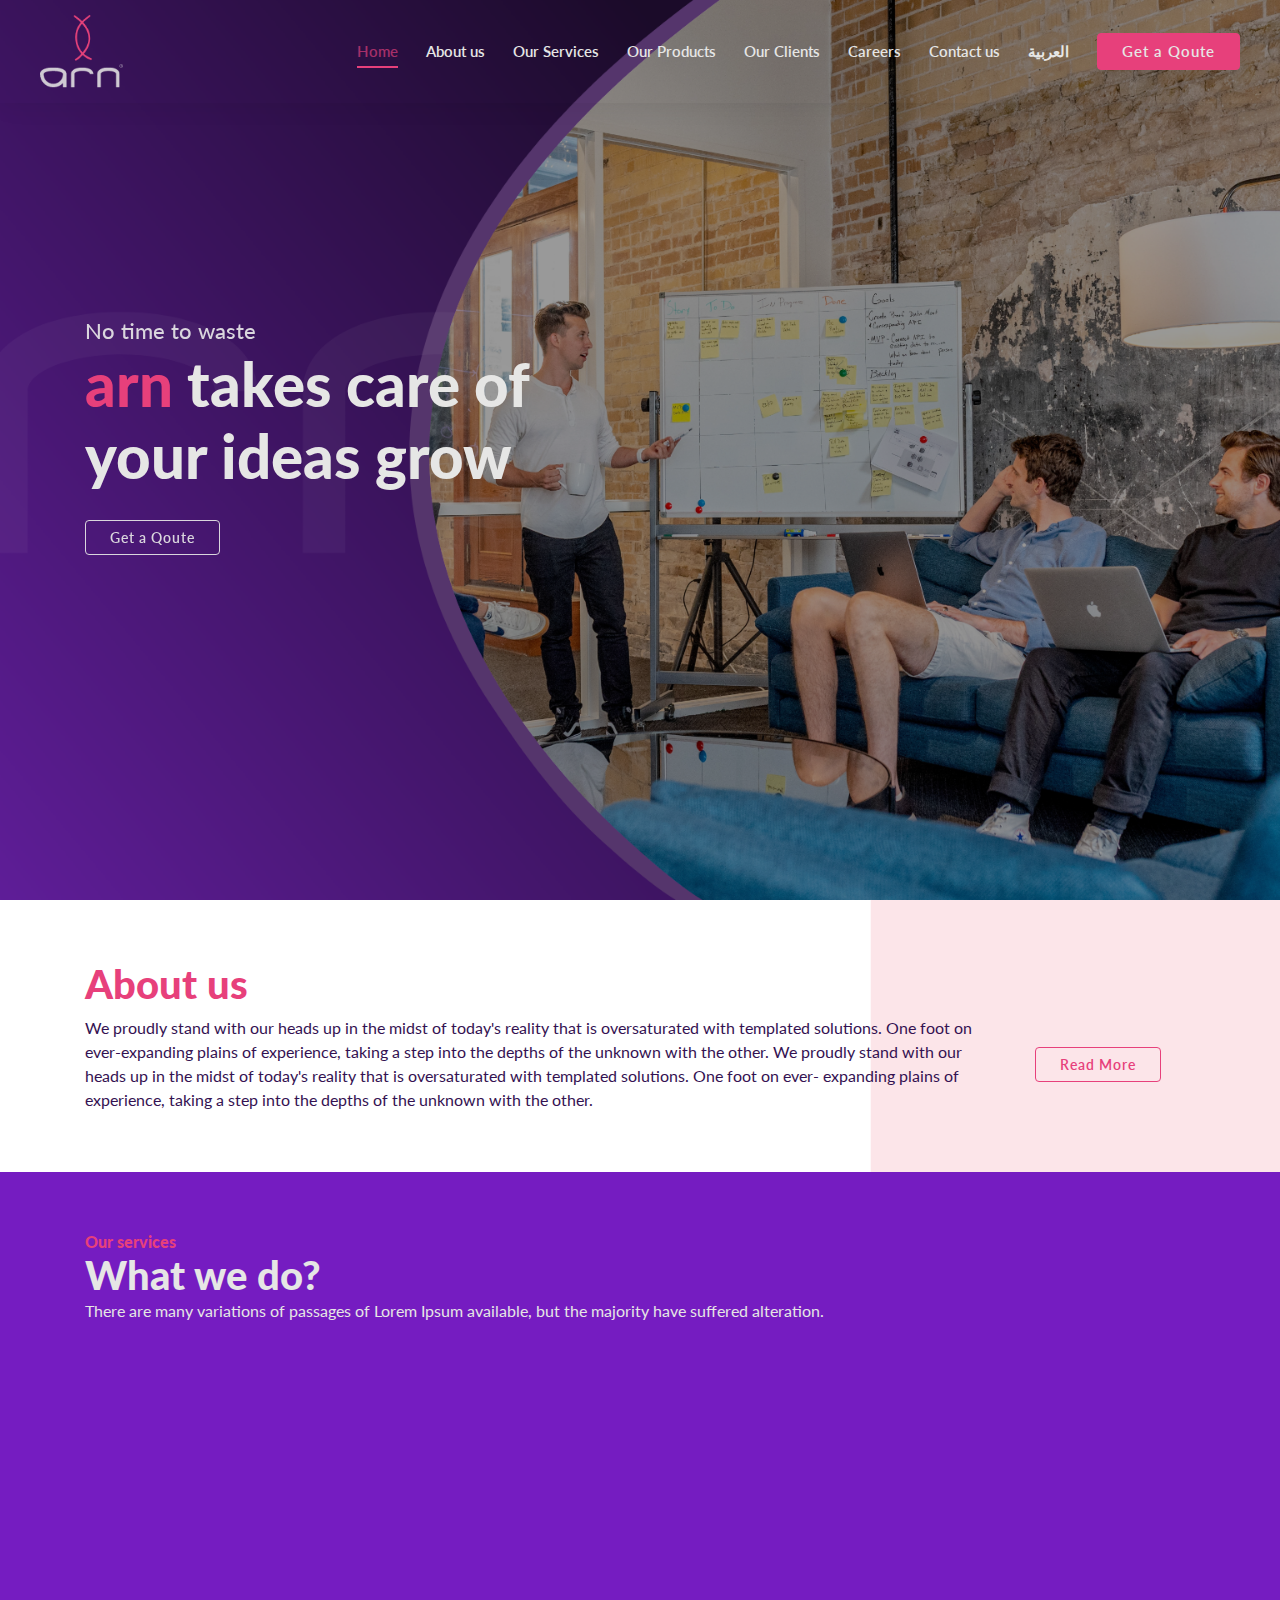
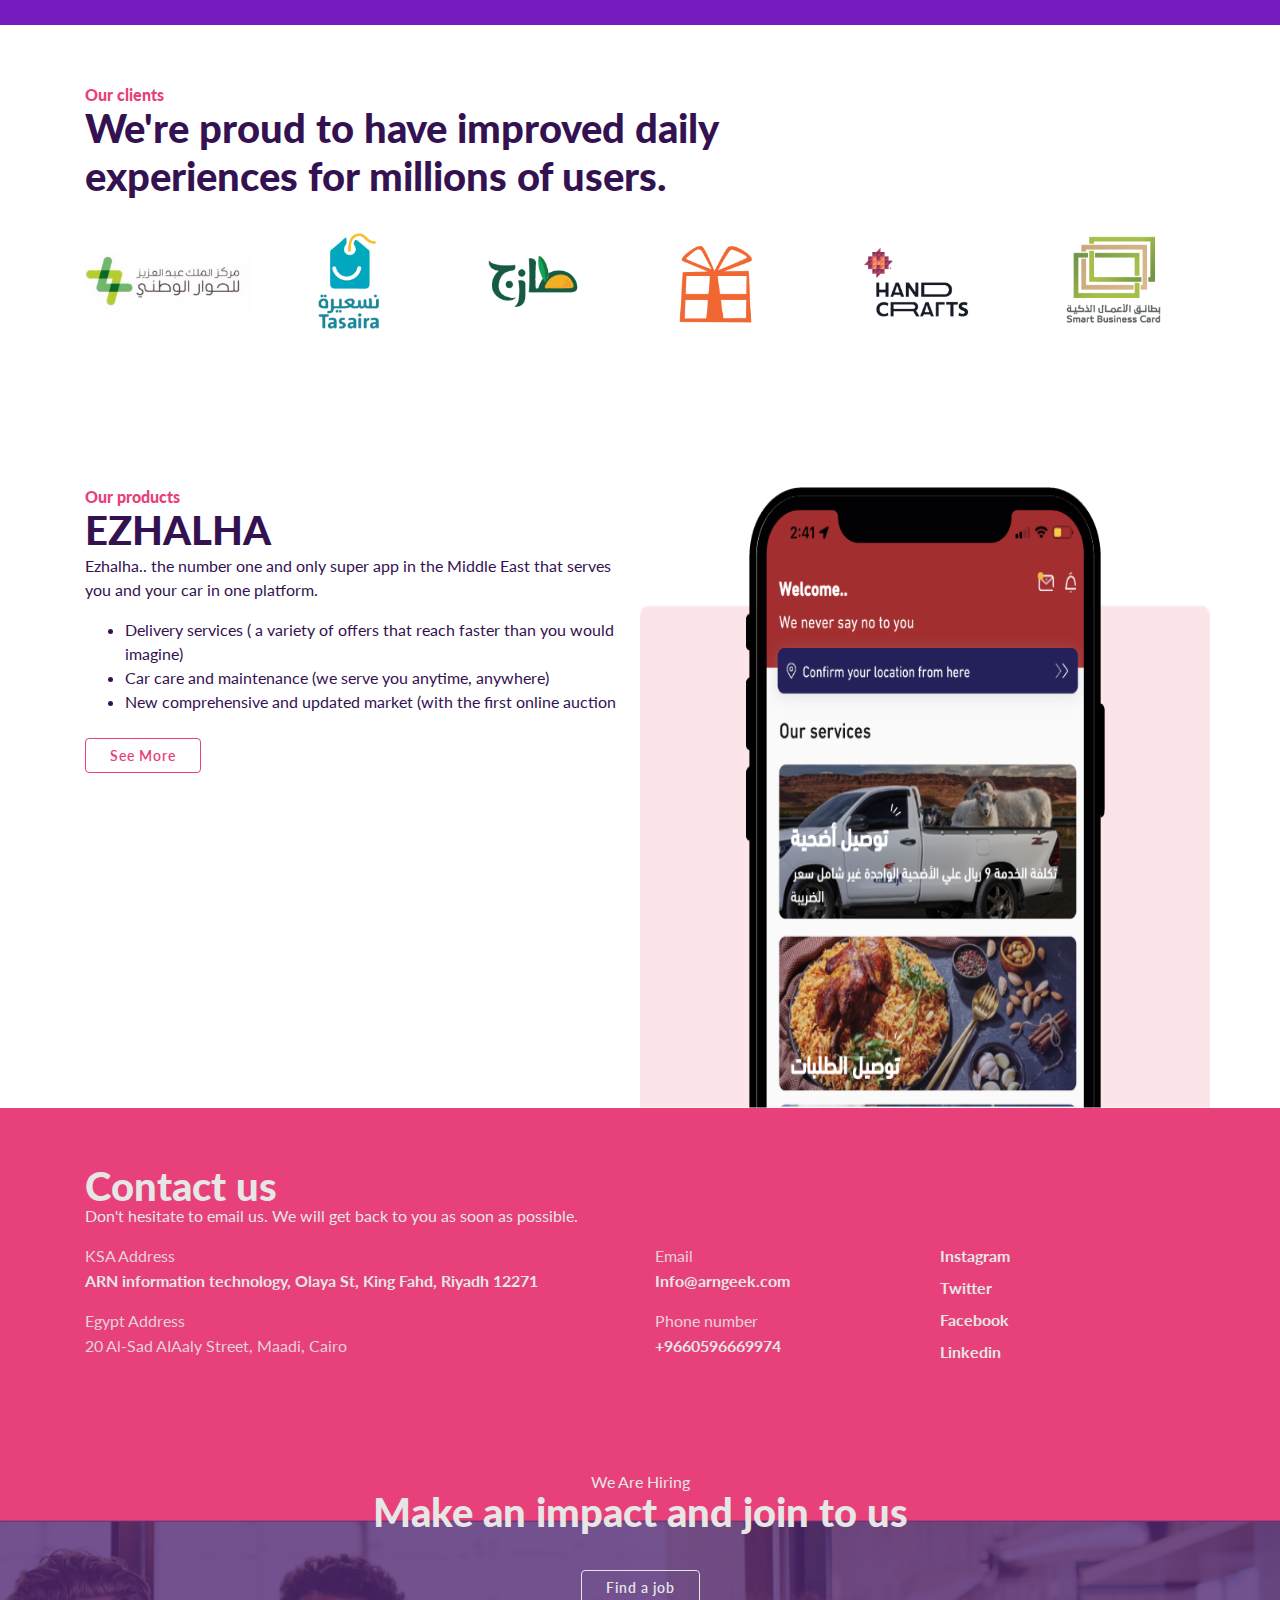
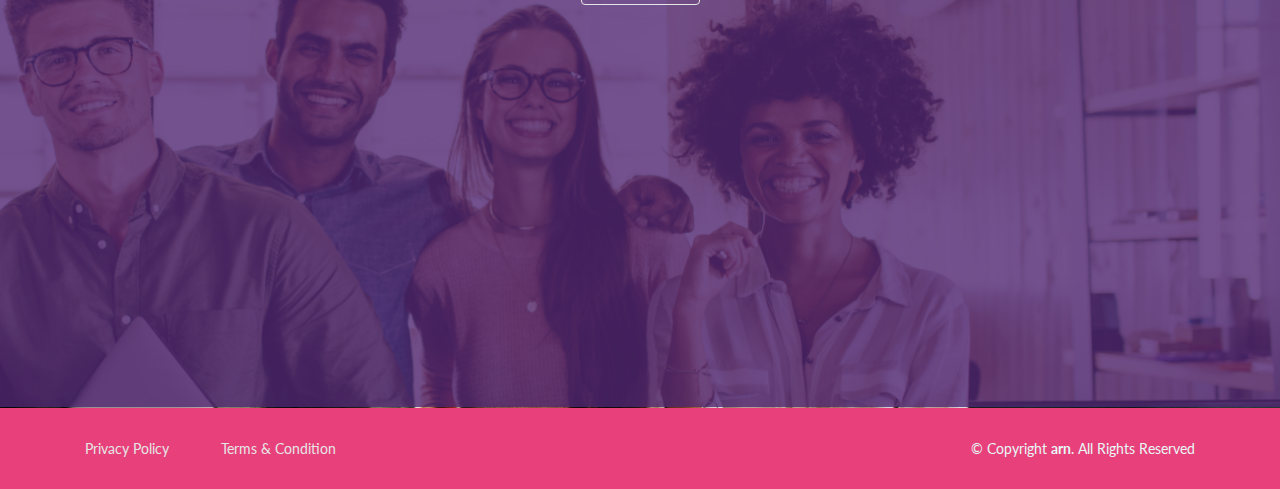
==== index.html @ a27cb623 "handle about us and home pages ui" ====
<!DOCTYPE html>
<html lang="en">
  <head>
    <meta charset="utf-8" />
    <meta content="width=device-width, initial-scale=1.0" name="viewport" />

    <title>Arn</title>
    <meta content="" name="description" />
    <meta content="" name="keywords" />

    <!-- Favicons -->
    <!-- <link href="assets/img/favicon.png" rel="icon" /> -->
    <link href="assets/img/home/favicon.svg" rel="icon" />
    <link href="assets/img/apple-touch-icon.png" rel="apple-touch-icon" />

    <!-- Google Fonts -->
    <link
      href="https://fonts.googleapis.com/css2?family=Lato:ital,wght@0,300;0,400;0,700;0,900;1,300;1,400;1,700;1,900&display=swap"
      rel="stylesheet"
    />
    <!-- Vendor CSS Files -->
    <link
      href="assets/vendor/bootstrap/css/bootstrap.min.css"
      rel="stylesheet"
    />
    <link href="assets/vendor/icofont/icofont.min.css" rel="stylesheet" />
    <link
      href="assets/vendor/owl.carousel/assets/owl.carousel.min.css"
      rel="stylesheet"
    />
    <link href="assets/vendor/boxicons/css/boxicons.min.css" rel="stylesheet" />
    <link href="assets/vendor/venobox/venobox.css" rel="stylesheet" />
    <link href="assets/vendor/aos/aos.css" rel="stylesheet" />

    <!-- Template Main CSS File -->
    <link href="assets/css/style.css" rel="stylesheet" />
  </head>

  <body>
    <!-- ======= Hero Section ======= -->
    <section id="hero-home" class="hero py-0">
      <header id="header">
        <div
          class="
            container-fluid
            d-flex
            justify-content-between
            align-items-center
          "
        >
          <a href="index.html" class="logo"
            ><img src="assets/img/logo.png" alt="brand" class="img-fluid"
          /></a>
          <nav class="nav-menu d-none d-lg-block">
            <ul>
              <li class="active"><a href="index.html">Home</a></li>
              <li><a href="about.html">About us</a></li>
              <li><a href="#">Our Services</a></li>
              <li><a href="#">Our Products</a></li>
              <li><a href="#">Our Clients</a></li>
              <li><a href="#">Careers</a></li>
              <li><a href="#">Contact us</a></li>
              <li><a href="#">العربية</a></li>
              <li>
                <a class="btn secondary-btn px-4" href="#">Get a Qoute</a>
              </li>
            </ul>
          </nav>
          <!-- .nav-menu -->
        </div>
      </header>
      <div class="container">
        <div
          class="w-50 align-items-start d-flex flex-column hero-content"
          data-aos="zoom-in"
          data-aos-delay="100"
        >
          <h2>No time to waste</h2>
          <h1 class="py-1">
            <span class="secondary-color">arn</span> takes care of your ideas
            grow
          </h1>
          <a class="btn btn-about px-4 mt-4">Get a Qoute</a>
        </div>
      </div>
    </section>
    <!-- ======= About Section ======= -->
    <section id="about" class="white-pink-bg">
      <div class="content container">
        <h1 class="secondary-color font-900">About us</h1>
        <div class="row align-items-center">
          <p class="mb-0 purple-color col-10">
            We proudly stand with our heads up in the midst of today's reality
            that is oversaturated with templated solutions. One foot on
            ever-expanding plains of experience, taking a step into the depths
            of the unknown with the other. We proudly stand with our heads up in
            the midst of today's reality that is oversaturated with templated
            solutions. One foot on ever- expanding plains of experience, taking
            a step into the depths of the unknown with the other.
          </p>
          <div class="btn-wrapper col-2">
            <a href="about.html" class="btn secondary-outline-btn px-4">Read More</a>
          </div>
        </div>
      </div>
    </section>
    <!-- ======= Services Section ======= -->
    <section id="services" class="services light-purple-bg">
      <div class="content container">
        <h6 class="mb-0 secondary-color font-900">Our services</h6>
        <h1 class="font-900 mb-0">What we do?</h1>
        <p>
          There are many variations of passages of Lorem Ipsum available, but
          the majority have suffered alteration.
        </p>
        <!-- services boxs  -->
        <div class="row">
          <div
            class="col-lg-3 col-md-6 d-flex align-items-stretch"
            data-aos="zoom-in"
            data-aos-delay="100"
          >
            <div class="icon-box iconbox-blue w-100 py-4">
              <div class="icon">
                <svg
                  width="100"
                  height="100"
                  viewBox="0 0 600 600"
                  xmlns="http://www.w3.org/2000/svg"
                >
                  <path
                    stroke="none"
                    stroke-width="0"
                    fill="#f5f5f5"
                    d="M300,521.0016835830174C376.1290562159157,517.8887921683347,466.0731472004068,529.7835943286574,510.70327084640275,468.03025145048787C554.3714126377745,407.6079735673963,508.03601936045806,328.9844924480964,491.2728898941984,256.3432110539036C474.5976632858925,184.082847569629,479.9380746630129,96.60480741107993,416.23090153303,58.64404602377083C348.86323505073057,18.502131276798302,261.93793281208167,40.57373210992963,193.5410806939664,78.93577620505333C130.42746243093433,114.334589627462,98.30271207620316,179.96522072025542,76.75703585869454,249.04625023123273C51.97151888228291,328.5150500222984,13.704378332031375,421.85034740162234,66.52175969318436,486.19268352777647C119.04800174914682,550.1803526380478,217.28368757567262,524.383925680826,300,521.0016835830174"
                  ></path>
                </svg>
                <i class="bx bxl-dribbble"></i>
              </div>
              <h4><a href="#">Web & Mobile Development</a></h4>
            </div>
          </div>

          <div
            class="col-lg-3 col-md-6 d-flex align-items-stretch"
            data-aos="zoom-in"
            data-aos-delay="200"
          >
            <div class="icon-box iconbox-orange w-100 py-4">
              <div class="icon">
                <svg
                  width="100"
                  height="100"
                  viewBox="0 0 600 600"
                  xmlns="http://www.w3.org/2000/svg"
                >
                  <path
                    stroke="none"
                    stroke-width="0"
                    fill="#f5f5f5"
                    d="M300,582.0697525312426C382.5290701553225,586.8405444964366,449.9789794690241,525.3245884688669,502.5850820975895,461.55621195738473C556.606425686781,396.0723002908107,615.8543463187945,314.28637112970534,586.6730223649479,234.56875336149918C558.9533121215079,158.8439757836574,454.9685369536778,164.00468322053177,381.49747125262974,130.76875717737553C312.15926192815925,99.40240125094834,248.97055460311594,18.661163978235184,179.8680185752513,50.54337015887873C110.5421016452524,82.52863877960104,119.82277516462835,180.83849132639028,109.12597500060166,256.43424936330496C100.08760227029461,320.3096726198365,92.17705696193138,384.0621239912766,124.79988738764834,439.7174275375508C164.83382741302287,508.01625554203684,220.96474134820875,577.5009287672846,300,582.0697525312426"
                  ></path>
                </svg>
                <i class="bx bx-file"></i>
              </div>
              <h4><a href="#">ERP Solution</a></h4>
            </div>
          </div>

          <div
            class="col-lg-3 col-md-6 d-flex align-items-stretch"
            data-aos="zoom-in"
            data-aos-delay="300"
          >
            <div class="icon-box iconbox-pink w-100 py-4">
              <div class="icon">
                <svg
                  width="100"
                  height="100"
                  viewBox="0 0 600 600"
                  xmlns="http://www.w3.org/2000/svg"
                >
                  <path
                    stroke="none"
                    stroke-width="0"
                    fill="#f5f5f5"
                    d="M300,541.5067337569781C382.14930387511276,545.0595476570109,479.8736841581634,548.3450877840088,526.4010558755058,480.5488172755941C571.5218469581645,414.80211281144784,517.5187510058486,332.0715597781072,496.52539010469104,255.14436215662573C477.37192572678356,184.95920475031193,473.57363656557914,105.61284051026155,413.0603344069578,65.22779650032875C343.27470386102294,18.654635553484475,251.2091493199835,5.337323636656869,175.0934190732945,40.62881213300186C97.87086631185822,76.43348514350839,51.98124368387456,156.15599469081315,36.44837278890362,239.84606092416172C21.716077023791087,319.22268207091537,43.775223500013084,401.1760424656574,96.891909868211,461.97329694683043C147.22146801428983,519.5804099606455,223.5754009179313,538.201503339737,300,541.5067337569781"
                  ></path>
                </svg>
                <i class="bx bx-tachometer"></i>
              </div>
              <h4><a href="#">E-Commerce</a></h4>
            </div>
          </div>

          <div
            class="col-lg-3 col-md-6 d-flex align-items-stretch"
            data-aos="zoom-in"
            data-aos-delay="400"
          >
            <div class="icon-box iconbox-yellow w-100 py-4">
              <div class="icon">
                <svg
                  width="100"
                  height="100"
                  viewBox="0 0 600 600"
                  xmlns="http://www.w3.org/2000/svg"
                >
                  <path
                    stroke="none"
                    stroke-width="0"
                    fill="#f5f5f5"
                    d="M300,503.46388370962813C374.79870501325706,506.71871716319447,464.8034551963731,527.1746412648533,510.4981551193396,467.86667711651364C555.9287308511215,408.9015244558933,512.6030010748507,327.5744911775523,490.211057578863,256.5855673507754C471.097692560561,195.9906835881958,447.69079081568157,138.11976852964426,395.19560036434837,102.3242989838813C329.3053358748298,57.3949838291264,248.02791733380457,8.279543830951368,175.87071277845988,42.242879143198664C103.41431057327972,76.34704239035025,93.79494320519305,170.9812938413882,81.28167332365135,250.07896920659033C70.17666984294237,320.27484674793965,64.84698225790005,396.69656628748305,111.28512138212992,450.4950937839243C156.20124167950087,502.5303643271138,231.32542653798444,500.4755392045468,300,503.46388370962813"
                  ></path>
                </svg>
                <i class="bx bx-layer"></i>
              </div>
              <h4><a href="#">UI & UX Design</a></h4>
            </div>
          </div>
        </div>
      </div>
    </section>
    <!-- ======= Clients Section ======= -->
    <section id="clients" class="clients white-bg">
      <div class="content container">
        <h6 class="mb-0 secondary-color font-900">Our clients</h6>
        <h1 class="font-900 mb-0 purple-color w-75">
          We're proud to have improved daily experiences for millions of users.
        </h1>
        <div class="projects-wrapper d-flex justify-content-between">
          <img
            src="./assets/img/home/project-1.png"
            alt="project"
          />
          <img
            src="./assets/img/home/project-2.png"
            alt="project"
            class="mx-1"
          />
          <img
            src="./assets/img/home/project-3.png"
            alt="project"
            class="mx-1"
          />
          <img
            src="./assets/img/home/project-4.png"
            alt="project"
            class="mx-1"
          />
          <img
            src="./assets/img/home/project-5.png"
            alt="project"
            class="mx-1"
          />
          <img
            src="./assets/img/home/project-6.png"
            alt="project"
            class="mx-1"
          />
        </div>
      </div>
    </section>
    <!-- ======= Products Section ======= -->
    <section id="products" class="products pb-0">
      <div class="container">
        <div class="row">
          <div class="content col-sm-12 col-md-6">
            <h6 class="mb-0 secondary-color font-900">Our products</h6>
            <h1 class="font-900 mb-0 purple-color w-75 text-uppercase">
              Ezhalha
            </h1>
            <p class="purple-color">
              Ezhalha.. the number one and only super app in the Middle East
              that serves you and your car in one platform.
            </p>
            <ul class="purple-color">
              <li>
                Delivery services ( a variety of offers that reach faster than
                you would imagine)
              </li>
              <li>Car care and maintenance (we serve you anytime, anywhere)</li>
              <li>
                New comprehensive and updated market (with the first online
                auction
              </li>
            </ul>
            <a href="#" class="btn secondary-outline-btn px-4 mt-2">See More</a>
          </div>
          <div class="product-img col-sm-12 col-md-6 px-0"></div>
        </div>
      </div>
    </section>
    <!-- ======= Contact Section ======= -->
    <section id="contact" class="contact">
      <div class="container">
        <p class="section-title mb-0">Contact us</p>
        <p>
          Don't hesitate to email us. We will get back to you as soon as
          possible.
        </p>
        <div class="row">
          <div class="col-sm-12 col-md-6">
            <label class="text-label">KSA Address</label>
            <p class="font-weight-bold">
              ARN information technology, Olaya St, King Fahd, Riyadh 12271
            </p>
            <label class="text-label">Egypt Address</label>
            <p class="text-label">20 Al-Sad AIAaly Street, Maadi, Cairo</p>
          </div>
          <div class="col-3">
            <label class="text-label">Email</label>
            <p class="font-weight-bold">Info@arngeek.com</p>
            <label class="text-label">Phone number</label>
            <p class="font-weight-bold">+9660596669974</p>
          </div>
          <div class="col-3">
            <a class="font-weight-bold d-block mb-2" href="#">Instagram</a>
            <a class="font-weight-bold d-block mb-2" href="#">Twitter</a>
            <a class="font-weight-bold d-block mb-2" href="#">Facebook</a>
            <a class="font-weight-bold d-block mb-2" href="#">Linkedin</a>
          </div>
        </div>
        <div class="hiring-wrapper text-center mt-5 py-5">
          <p class="mb-0">We Are Hiring</p>
          <p class="section-title">Make an impact and join to us</p>
          <a href="#" class="btn light-outline-btn px-4 mt-4">Find a job</a>
        </div>
      </div>
    </section>
    <!-- ======= Footer ======= -->
    <footer id="footer">
      <div class="container d-flex justify-content-between">
        <div class="links">
          <a href="#">Privacy Policy</a>
          <a href="#" class="mx-5">Terms & Condition</a>
        </div>
        <div class="copyright">
          &copy; Copyright <strong><span>arn</span></strong
          >. All Rights Reserved
        </div>
      </div>
    </footer>
    <!-- End  Footer -->

    <div id="preloader"></div>
    <a href="#" class="back-to-top"><i class="bx bx-up-arrow-alt"></i></a>

    <!-- Vendor JS Files -->
    <script src="assets/vendor/jquery/jquery.min.js"></script>
    <script src="assets/vendor/bootstrap/js/bootstrap.bundle.min.js"></script>
    <script src="assets/vendor/jquery.easing/jquery.easing.min.js"></script>
    <script src="assets/vendor/php-email-form/validate.js"></script>
    <script src="assets/vendor/waypoints/jquery.waypoints.min.js"></script>
    <script src="assets/vendor/counterup/counterup.min.js"></script>
    <script src="assets/vendor/owl.carousel/owl.carousel.min.js"></script>
    <script src="assets/vendor/isotope-layout/isotope.pkgd.min.js"></script>
    <script src="assets/vendor/venobox/venobox.min.js"></script>
    <script src="assets/vendor/aos/aos.js"></script>

    <!-- Template Main JS File -->
    <script src="assets/js/main.js"></script>
  </body>
</html>
---- assets/vendor/venobox/venobox.css ----
/* ------ venobox.css --------*/
.vbox-overlay *, .vbox-overlay *:before, .vbox-overlay *:after{
    -webkit-backface-visibility: hidden;
    -webkit-box-sizing:border-box;
    -moz-box-sizing:border-box;
    box-sizing:border-box;
}
.vbox-overlay * { 
    -webkit-backface-visibility: visible;
    backface-visibility: visible;
}
.vbox-overlay{
    display: -webkit-flex;
    display: flex;
    -webkit-flex-direction: column;
    flex-direction: column;
    -webkit-justify-content: center;
    justify-content: center;
    -webkit-align-items: center;
    align-items: center;
    position: fixed;
    left: 0;
    top: 0;
    bottom: 0;
    right: 0;
    z-index: 999999;
}

/* ----- navigation ----- */
.vbox-title{
    width: 100%;
    height: 40px;
    float: left;
    text-align: center;
    line-height: 28px;
    font-size: 12px;
    padding: 6px 50px;
    overflow: hidden;
    position: fixed;
    display: none;
    left: 0;
    z-index: 89;
}
.vbox-close{
    cursor: pointer;
    position: fixed;
    top: -1px;
    right: 0;
    width: 50px;
    height: 40px;
    padding: 6px;
    display: block;
    background-position:10px center;
    overflow: hidden;
    font-size: 24px;
    line-height: 1;
    text-align: center;
    z-index: 99;
}
.vbox-left{
    cursor: pointer;
    position: fixed;
    left: 0;
    height: 40px;
    overflow: hidden;
    line-height: 28px;
    font-size: 12px;
    z-index: 99;
    display: flex;
    align-items:center;
}
.vbox-num{
    display: inline-block;
    margin: 6px 0 6px 15px;
}
/* ----- Social share ----- */
.vbox-share{
    line-height: 28px;
    font-size: 12px;
    overflow: hidden;
    position: fixed;
    left: 0;
    z-index: 98;
    display: flex;
    align-items:center;
    justify-content: center;
    width: 100%;
    text-align: center;
}
.vbox-share svg{
    max-height: 28px;
    width: 28px;
    z-index: 10;
    margin-left: 12px;
    margin-top: 6px;
    margin-bottom: 6px;
    vertical-align: middle;
}


/* ----- navigation ARROWS ----- */
.vbox-next, .vbox-prev{
    position: fixed;
    top: 50%;
    margin-top: -15px;
    overflow: hidden;
    cursor: pointer;
    display: block;
    width: 45px;
    height: 45px;
    z-index: 99;
}
.vbox-next span, .vbox-prev span{
    position: relative;
    width: 20px;
    height: 20px;
    border: 2px solid transparent;
    border-top-color: #B6B6B6;
    border-right-color: #B6B6B6;
    text-indent: -100px;
    position: absolute;
    top: 8px;
    display: block;
}
.vbox-prev{
    left: 15px;
}
.vbox-next{
    right: 15px;
}
.vbox-prev span{
    left: 10px;
    -ms-transform: rotate(-135deg);
    -webkit-transform: rotate(-135deg);
    transform: rotate(-135deg);
}
.vbox-next span{
    -ms-transform: rotate(45deg);
    -webkit-transform: rotate(45deg);
    transform: rotate(45deg);
    right: 10px;
}
/* ------- inline window ------ */
.vbox-inline{
    width: 420px;
    height: 315px;
    height: 70vh;
    padding: 10px;
    background: #fff;
    margin: 0 auto;
    overflow: auto;
    text-align: left;
}
/* ------- Video & iFrames window ------ */
.venoframe{
    max-width: 100%;
    width: 100%;
    border: none;
    width: 100%;
    height: 260px;
    height: 70vh;
}
.venoframe.vbvid{
    height: 260px;
}
@media (min-width: 768px) {
    .venoframe, .vbox-inline{
        width: 90%;
        height: 360px;
        height: 70vh;
    }
    .venoframe.vbvid{
        width: 640px;
        height: 360px;
    }
}
@media (min-width: 992px) {
    .venoframe, .vbox-inline{
        max-width: 1200px;
        width: 80%;
        height: 540px;
        height: 70vh;
    }
    .venoframe.vbvid{
        width: 960px;
        height: 540px;
    }
}
/* 
Please do NOT edit this part! 
or at least read this note: http://i.imgur.com/7C0ws9e.gif
*/
.vbox-open{
    overflow: hidden;
}
.vbox-container{
    position: absolute;
    left: 0;
    right: 0;
    top: 0;
    bottom: 0;
    overflow-x: hidden;
    overflow-y: scroll;
    overflow-scrolling: touch;
    -webkit-overflow-scrolling: touch;
    z-index: 20;
    max-height: 100%;

}

.vbox-content{
    text-align: center;
    float: left;
    width: 100%;
    position: relative;
    overflow: hidden;
    padding: 20px 4%;
}
.vbox-container img{
    max-width: 100%;
    height: auto;
}
.vbox-figlio{
    box-shadow: 0 0 12px rgba(0,0,0,0.19), 0 6px 6px rgba(0,0,0,0.23);
    max-width: 100%;
    text-align: initial;
}
img.vbox-figlio{
    -webkit-user-select: none;
-khtml-user-select: none;
-moz-user-select: none;
-o-user-select: none;
user-select: none;
}
.vbox-content.swipe-left{
    margin-left: -200px !important;
}
.vbox-content.swipe-right{
    margin-left: 200px !important;
}
.vbox-animated{
    webkit-transition: margin 300ms ease-out;
    transition: margin 300ms ease-out;
}

/* ---------- preloader ----------
 * SPINKIT 
 * http://tobiasahlin.com/spinkit/
-------------------------------- */
.sk-double-bounce,.sk-rotating-plane{width:40px;height:40px;margin:40px auto}.sk-rotating-plane{background-color:#333;-webkit-animation:sk-rotatePlane 1.2s infinite ease-in-out;animation:sk-rotatePlane 1.2s infinite ease-in-out}@-webkit-keyframes sk-rotatePlane{0%{-webkit-transform:perspective(120px) rotateX(0) rotateY(0);transform:perspective(120px) rotateX(0) rotateY(0)}50%{-webkit-transform:perspective(120px) rotateX(-180.1deg) rotateY(0);transform:perspective(120px) rotateX(-180.1deg) rotateY(0)}100%{-webkit-transform:perspective(120px) rotateX(-180deg) rotateY(-179.9deg);transform:perspective(120px) rotateX(-180deg) rotateY(-179.9deg)}}@keyframes sk-rotatePlane{0%{-webkit-transform:perspective(120px) rotateX(0) rotateY(0);transform:perspective(120px) rotateX(0) rotateY(0)}50%{-webkit-transform:perspective(120px) rotateX(-180.1deg) rotateY(0);transform:perspective(120px) rotateX(-180.1deg) rotateY(0)}100%{-webkit-transform:perspective(120px) rotateX(-180deg) rotateY(-179.9deg);transform:perspective(120px) rotateX(-180deg) rotateY(-179.9deg)}}.sk-double-bounce{position:relative}.sk-double-bounce .sk-child{width:100%;height:100%;border-radius:50%;background-color:#333;opacity:.6;position:absolute;top:0;left:0;-webkit-animation:sk-doubleBounce 2s infinite ease-in-out;animation:sk-doubleBounce 2s infinite ease-in-out}.sk-chasing-dots .sk-child,.sk-spinner-pulse,.sk-three-bounce .sk-child{background-color:#333;border-radius:100%}.sk-double-bounce .sk-double-bounce2{-webkit-animation-delay:-1s;animation-delay:-1s}@-webkit-keyframes sk-doubleBounce{0%,100%{-webkit-transform:scale(0);transform:scale(0)}50%{-webkit-transform:scale(1);transform:scale(1)}}@keyframes sk-doubleBounce{0%,100%{-webkit-transform:scale(0);transform:scale(0)}50%{-webkit-transform:scale(1);transform:scale(1)}}.sk-wave{margin:40px auto;width:50px;height:40px;text-align:center;font-size:10px}.sk-wave .sk-rect{background-color:#333;height:100%;width:6px;display:inline-block;-webkit-animation:sk-waveStretchDelay 1.2s infinite ease-in-out;animation:sk-waveStretchDelay 1.2s infinite ease-in-out}.sk-wave .sk-rect1{-webkit-animation-delay:-1.2s;animation-delay:-1.2s}.sk-wave .sk-rect2{-webkit-animation-delay:-1.1s;animation-delay:-1.1s}.sk-wave .sk-rect3{-webkit-animation-delay:-1s;animation-delay:-1s}.sk-wave .sk-rect4{-webkit-animation-delay:-.9s;animation-delay:-.9s}.sk-wave .sk-rect5{-webkit-animation-delay:-.8s;animation-delay:-.8s}@-webkit-keyframes sk-waveStretchDelay{0%,100%,40%{-webkit-transform:scaleY(.4);transform:scaleY(.4)}20%{-webkit-transform:scaleY(1);transform:scaleY(1)}}@keyframes sk-waveStretchDelay{0%,100%,40%{-webkit-transform:scaleY(.4);transform:scaleY(.4)}20%{-webkit-transform:scaleY(1);transform:scaleY(1)}}.sk-wandering-cubes{margin:40px auto;width:40px;height:40px;position:relative}.sk-wandering-cubes .sk-cube{background-color:#333;width:10px;height:10px;position:absolute;top:0;left:0;-webkit-animation:sk-wanderingCube 1.8s ease-in-out -1.8s infinite both;animation:sk-wanderingCube 1.8s ease-in-out -1.8s infinite both}.sk-chasing-dots,.sk-spinner-pulse{width:40px;height:40px;margin:40px auto}.sk-wandering-cubes .sk-cube2{-webkit-animation-delay:-.9s;animation-delay:-.9s}@-webkit-keyframes sk-wanderingCube{0%{-webkit-transform:rotate(0);transform:rotate(0)}25%{-webkit-transform:translateX(30px) rotate(-90deg) scale(.5);transform:translateX(30px) rotate(-90deg) scale(.5)}50%{-webkit-transform:translateX(30px) translateY(30px) rotate(-179deg);transform:translateX(30px) translateY(30px) rotate(-179deg)}50.1%{-webkit-transform:translateX(30px) translateY(30px) rotate(-180deg);transform:translateX(30px) translateY(30px) rotate(-180deg)}75%{-webkit-transform:translateX(0) translateY(30px) rotate(-270deg) scale(.5);transform:translateX(0) translateY(30px) rotate(-270deg) scale(.5)}100%{-webkit-transform:rotate(-360deg);transform:rotate(-360deg)}}@keyframes sk-wanderingCube{0%{-webkit-transform:rotate(0);transform:rotate(0)}25%{-webkit-transform:translateX(30px) rotate(-90deg) scale(.5);transform:translateX(30px) rotate(-90deg) scale(.5)}50%{-webkit-transform:translateX(30px) translateY(30px) rotate(-179deg);transform:translateX(30px) translateY(30px) rotate(-179deg)}50.1%{-webkit-transform:translateX(30px) translateY(30px) rotate(-180deg);transform:translateX(30px) translateY(30px) rotate(-180deg)}75%{-webkit-transform:translateX(0) translateY(30px) rotate(-270deg) scale(.5);transform:translateX(0) translateY(30px) rotate(-270deg) scale(.5)}100%{-webkit-transform:rotate(-360deg);transform:rotate(-360deg)}}.sk-spinner-pulse{-webkit-animation:sk-pulseScaleOut 1s infinite ease-in-out;animation:sk-pulseScaleOut 1s infinite ease-in-out}@-webkit-keyframes sk-pulseScaleOut{0%{-webkit-transform:scale(0);transform:scale(0)}100%{-webkit-transform:scale(1);transform:scale(1);opacity:0}}@keyframes sk-pulseScaleOut{0%{-webkit-transform:scale(0);transform:scale(0)}100%{-webkit-transform:scale(1);transform:scale(1);opacity:0}}.sk-chasing-dots{position:relative;text-align:center;-webkit-animation:sk-chasingDotsRotate 2s infinite linear;animation:sk-chasingDotsRotate 2s infinite linear}.sk-chasing-dots .sk-child{width:60%;height:60%;display:inline-block;position:absolute;top:0;-webkit-animation:sk-chasingDotsBounce 2s infinite ease-in-out;animation:sk-chasingDotsBounce 2s infinite ease-in-out}.sk-chasing-dots .sk-dot2{top:auto;bottom:0;-webkit-animation-delay:-1s;animation-delay:-1s}@-webkit-keyframes sk-chasingDotsRotate{100%{-webkit-transform:rotate(360deg);transform:rotate(360deg)}}@keyframes sk-chasingDotsRotate{100%{-webkit-transform:rotate(360deg);transform:rotate(360deg)}}@-webkit-keyframes sk-chasingDotsBounce{0%,100%{-webkit-transform:scale(0);transform:scale(0)}50%{-webkit-transform:scale(1);transform:scale(1)}}@keyframes sk-chasingDotsBounce{0%,100%{-webkit-transform:scale(0);transform:scale(0)}50%{-webkit-transform:scale(1);transform:scale(1)}}.sk-three-bounce{margin:40px auto;width:80px;text-align:center}.sk-three-bounce .sk-child{width:20px;height:20px;display:inline-block;-webkit-animation:sk-three-bounce 1.4s ease-in-out 0s infinite both;animation:sk-three-bounce 1.4s ease-in-out 0s infinite both}.sk-circle .sk-child:before,.sk-fading-circle .sk-circle:before{display:block;border-radius:100%;content:'';background-color:#333}.sk-three-bounce .sk-bounce1{-webkit-animation-delay:-.32s;animation-delay:-.32s}.sk-three-bounce .sk-bounce2{-webkit-animation-delay:-.16s;animation-delay:-.16s}@-webkit-keyframes sk-three-bounce{0%,100%,80%{-webkit-transform:scale(0);transform:scale(0)}40%{-webkit-transform:scale(1);transform:scale(1)}}@keyframes sk-three-bounce{0%,100%,80%{-webkit-transform:scale(0);transform:scale(0)}40%{-webkit-transform:scale(1);transform:scale(1)}}.sk-circle{margin:40px auto;width:40px;height:40px;position:relative}.sk-circle .sk-child{width:100%;height:100%;position:absolute;left:0;top:0}.sk-circle .sk-child:before{margin:0 auto;width:15%;height:15%;-webkit-animation:sk-circleBounceDelay 1.2s infinite ease-in-out both;animation:sk-circleBounceDelay 1.2s infinite ease-in-out both}.sk-circle .sk-circle2{-webkit-transform:rotate(30deg);-ms-transform:rotate(30deg);transform:rotate(30deg)}.sk-circle .sk-circle3{-webkit-transform:rotate(60deg);-ms-transform:rotate(60deg);transform:rotate(60deg)}.sk-circle .sk-circle4{-webkit-transform:rotate(90deg);-ms-transform:rotate(90deg);transform:rotate(90deg)}.sk-circle .sk-circle5{-webkit-transform:rotate(120deg);-ms-transform:rotate(120deg);transform:rotate(120deg)}.sk-circle .sk-circle6{-webkit-transform:rotate(150deg);-ms-transform:rotate(150deg);transform:rotate(150deg)}.sk-circle .sk-circle7{-webkit-transform:rotate(180deg);-ms-transform:rotate(180deg);transform:rotate(180deg)}.sk-circle .sk-circle8{-webkit-transform:rotate(210deg);-ms-transform:rotate(210deg);transform:rotate(210deg)}.sk-circle .sk-circle9{-webkit-transform:rotate(240deg);-ms-transform:rotate(240deg);transform:rotate(240deg)}.sk-circle .sk-circle10{-webkit-transform:rotate(270deg);-ms-transform:rotate(270deg);transform:rotate(270deg)}.sk-circle .sk-circle11{-webkit-transform:rotate(300deg);-ms-transform:rotate(300deg);transform:rotate(300deg)}.sk-circle .sk-circle12{-webkit-transform:rotate(330deg);-ms-transform:rotate(330deg);transform:rotate(330deg)}.sk-circle .sk-circle2:before{-webkit-animation-delay:-1.1s;animation-delay:-1.1s}.sk-circle .sk-circle3:before{-webkit-animation-delay:-1s;animation-delay:-1s}.sk-circle .sk-circle4:before{-webkit-animation-delay:-.9s;animation-delay:-.9s}.sk-circle .sk-circle5:before{-webkit-animation-delay:-.8s;animation-delay:-.8s}.sk-circle .sk-circle6:before{-webkit-animation-delay:-.7s;animation-delay:-.7s}.sk-circle .sk-circle7:before{-webkit-animation-delay:-.6s;animation-delay:-.6s}.sk-circle .sk-circle8:before{-webkit-animation-delay:-.5s;animation-delay:-.5s}.sk-circle .sk-circle9:before{-webkit-animation-delay:-.4s;animation-delay:-.4s}.sk-circle .sk-circle10:before{-webkit-animation-delay:-.3s;animation-delay:-.3s}.sk-circle .sk-circle11:before{-webkit-animation-delay:-.2s;animation-delay:-.2s}.sk-circle .sk-circle12:before{-webkit-animation-delay:-.1s;animation-delay:-.1s}@-webkit-keyframes sk-circleBounceDelay{0%,100%,80%{-webkit-transform:scale(0);transform:scale(0)}40%{-webkit-transform:scale(1);transform:scale(1)}}@keyframes sk-circleBounceDelay{0%,100%,80%{-webkit-transform:scale(0);transform:scale(0)}40%{-webkit-transform:scale(1);transform:scale(1)}}.sk-cube-grid{width:40px;height:40px;margin:40px auto}.sk-cube-grid .sk-cube{width:33.33%;height:33.33%;background-color:#333;float:left;-webkit-animation:sk-cubeGridScaleDelay 1.3s infinite ease-in-out;animation:sk-cubeGridScaleDelay 1.3s infinite ease-in-out}.sk-cube-grid .sk-cube1{-webkit-animation-delay:.2s;animation-delay:.2s}.sk-cube-grid .sk-cube2{-webkit-animation-delay:.3s;animation-delay:.3s}.sk-cube-grid .sk-cube3{-webkit-animation-delay:.4s;animation-delay:.4s}.sk-cube-grid .sk-cube4{-webkit-animation-delay:.1s;animation-delay:.1s}.sk-cube-grid .sk-cube5{-webkit-animation-delay:.2s;animation-delay:.2s}.sk-cube-grid .sk-cube6{-webkit-animation-delay:.3s;animation-delay:.3s}.sk-cube-grid .sk-cube7{-webkit-animation-delay:0ms;animation-delay:0ms}.sk-cube-grid .sk-cube8{-webkit-animation-delay:.1s;animation-delay:.1s}.sk-cube-grid .sk-cube9{-webkit-animation-delay:.2s;animation-delay:.2s}@-webkit-keyframes sk-cubeGridScaleDelay{0%,100%,70%{-webkit-transform:scale3D(1,1,1);transform:scale3D(1,1,1)}35%{-webkit-transform:scale3D(0,0,1);transform:scale3D(0,0,1)}}@keyframes sk-cubeGridScaleDelay{0%,100%,70%{-webkit-transform:scale3D(1,1,1);transform:scale3D(1,1,1)}35%{-webkit-transform:scale3D(0,0,1);transform:scale3D(0,0,1)}}.sk-fading-circle{margin:40px auto;width:40px;height:40px;position:relative}.sk-fading-circle .sk-circle{width:100%;height:100%;position:absolute;left:0;top:0}.sk-fading-circle .sk-circle:before{margin:0 auto;width:15%;height:15%;-webkit-animation:sk-circleFadeDelay 1.2s infinite ease-in-out both;animation:sk-circleFadeDelay 1.2s infinite ease-in-out both}.sk-fading-circle .sk-circle2{-webkit-transform:rotate(30deg);-ms-transform:rotate(30deg);transform:rotate(30deg)}.sk-fading-circle .sk-circle3{-webkit-transform:rotate(60deg);-ms-transform:rotate(60deg);transform:rotate(60deg)}.sk-fading-circle .sk-circle4{-webkit-transform:rotate(90deg);-ms-transform:rotate(90deg);transform:rotate(90deg)}.sk-fading-circle .sk-circle5{-webkit-transform:rotate(120deg);-ms-transform:rotate(120deg);transform:rotate(120deg)}.sk-fading-circle .sk-circle6{-webkit-transform:rotate(150deg);-ms-transform:rotate(150deg);transform:rotate(150deg)}.sk-fading-circle .sk-circle7{-webkit-transform:rotate(180deg);-ms-transform:rotate(180deg);transform:rotate(180deg)}.sk-fading-circle .sk-circle8{-webkit-transform:rotate(210deg);-ms-transform:rotate(210deg);transform:rotate(210deg)}.sk-fading-circle .sk-circle9{-webkit-transform:rotate(240deg);-ms-transform:rotate(240deg);transform:rotate(240deg)}.sk-fading-circle .sk-circle10{-webkit-transform:rotate(270deg);-ms-transform:rotate(270deg);transform:rotate(270deg)}.sk-fading-circle .sk-circle11{-webkit-transform:rotate(300deg);-ms-transform:rotate(300deg);transform:rotate(300deg)}.sk-fading-circle .sk-circle12{-webkit-transform:rotate(330deg);-ms-transform:rotate(330deg);transform:rotate(330deg)}.sk-fading-circle .sk-circle2:before{-webkit-animation-delay:-1.1s;animation-delay:-1.1s}.sk-fading-circle .sk-circle3:before{-webkit-animation-delay:-1s;animation-delay:-1s}.sk-fading-circle .sk-circle4:before{-webkit-animation-delay:-.9s;animation-delay:-.9s}.sk-fading-circle .sk-circle5:before{-webkit-animation-delay:-.8s;animation-delay:-.8s}.sk-fading-circle .sk-circle6:before{-webkit-animation-delay:-.7s;animation-delay:-.7s}.sk-fading-circle .sk-circle7:before{-webkit-animation-delay:-.6s;animation-delay:-.6s}.sk-fading-circle .sk-circle8:before{-webkit-animation-delay:-.5s;animation-delay:-.5s}.sk-fading-circle .sk-circle9:before{-webkit-animation-delay:-.4s;animation-delay:-.4s}.sk-fading-circle .sk-circle10:before{-webkit-animation-delay:-.3s;animation-delay:-.3s}.sk-fading-circle .sk-circle11:before{-webkit-animation-delay:-.2s;animation-delay:-.2s}.sk-fading-circle .sk-circle12:before{-webkit-animation-delay:-.1s;animation-delay:-.1s}@-webkit-keyframes sk-circleFadeDelay{0%,100%,39%{opacity:0}40%{opacity:1}}@keyframes sk-circleFadeDelay{0%,100%,39%{opacity:0}40%{opacity:1}}.sk-folding-cube{margin:40px auto;width:40px;height:40px;position:relative;-webkit-transform:rotateZ(45deg);transform:rotateZ(45deg)}.sk-folding-cube .sk-cube{float:left;width:50%;height:50%;position:relative;-webkit-transform:scale(1.1);-ms-transform:scale(1.1);transform:scale(1.1)}.sk-folding-cube .sk-cube:before{content:'';position:absolute;top:0;left:0;width:100%;height:100%;background-color:#333;-webkit-animation:sk-foldCubeAngle 2.4s infinite linear both;animation:sk-foldCubeAngle 2.4s infinite linear both;-webkit-transform-origin:100% 100%;-ms-transform-origin:100% 100%;transform-origin:100% 100%}.sk-folding-cube .sk-cube2{-webkit-transform:scale(1.1) rotateZ(90deg);transform:scale(1.1) rotateZ(90deg)}.sk-folding-cube .sk-cube3{-webkit-transform:scale(1.1) rotateZ(180deg);transform:scale(1.1) rotateZ(180deg)}.sk-folding-cube .sk-cube4{-webkit-transform:scale(1.1) rotateZ(270deg);transform:scale(1.1) rotateZ(270deg)}.sk-folding-cube .sk-cube2:before{-webkit-animation-delay:.3s;animation-delay:.3s}.sk-folding-cube .sk-cube3:before{-webkit-animation-delay:.6s;animation-delay:.6s}.sk-folding-cube .sk-cube4:before{-webkit-animation-delay:.9s;animation-delay:.9s}@-webkit-keyframes sk-foldCubeAngle{0%,10%{-webkit-transform:perspective(140px) rotateX(-180deg);transform:perspective(140px) rotateX(-180deg);opacity:0}25%,75%{-webkit-transform:perspective(140px) rotateX(0);transform:perspective(140px) rotateX(0);opacity:1}100%,90%{-webkit-transform:perspective(140px) rotateY(180deg);transform:perspective(140px) rotateY(180deg);opacity:0}}@keyframes sk-foldCubeAngle{0%,10%{-webkit-transform:perspective(140px) rotateX(-180deg);transform:perspective(140px) rotateX(-180deg);opacity:0}25%,75%{-webkit-transform:perspective(140px) rotateX(0);transform:perspective(140px) rotateX(0);opacity:1}100%,90%{-webkit-transform:perspective(140px) rotateY(180deg);transform:perspective(140px) rotateY(180deg);opacity:0}}
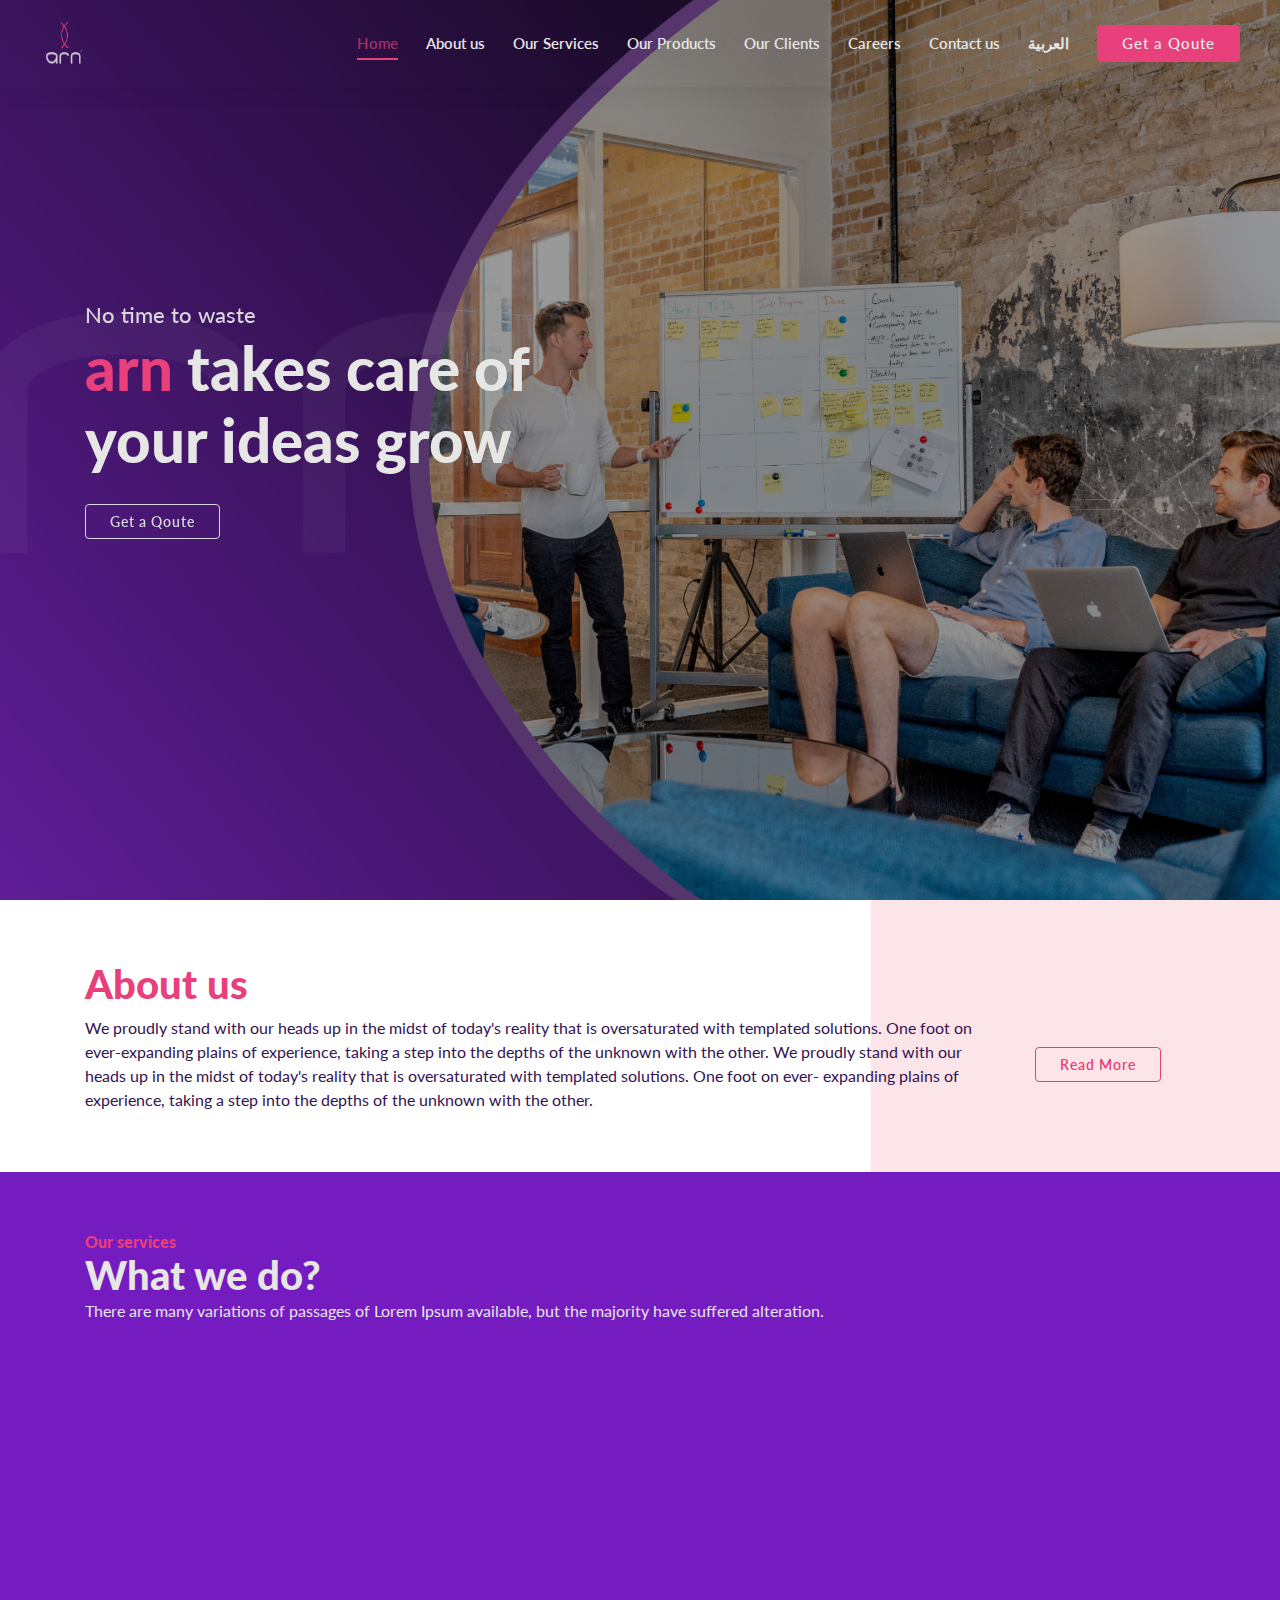
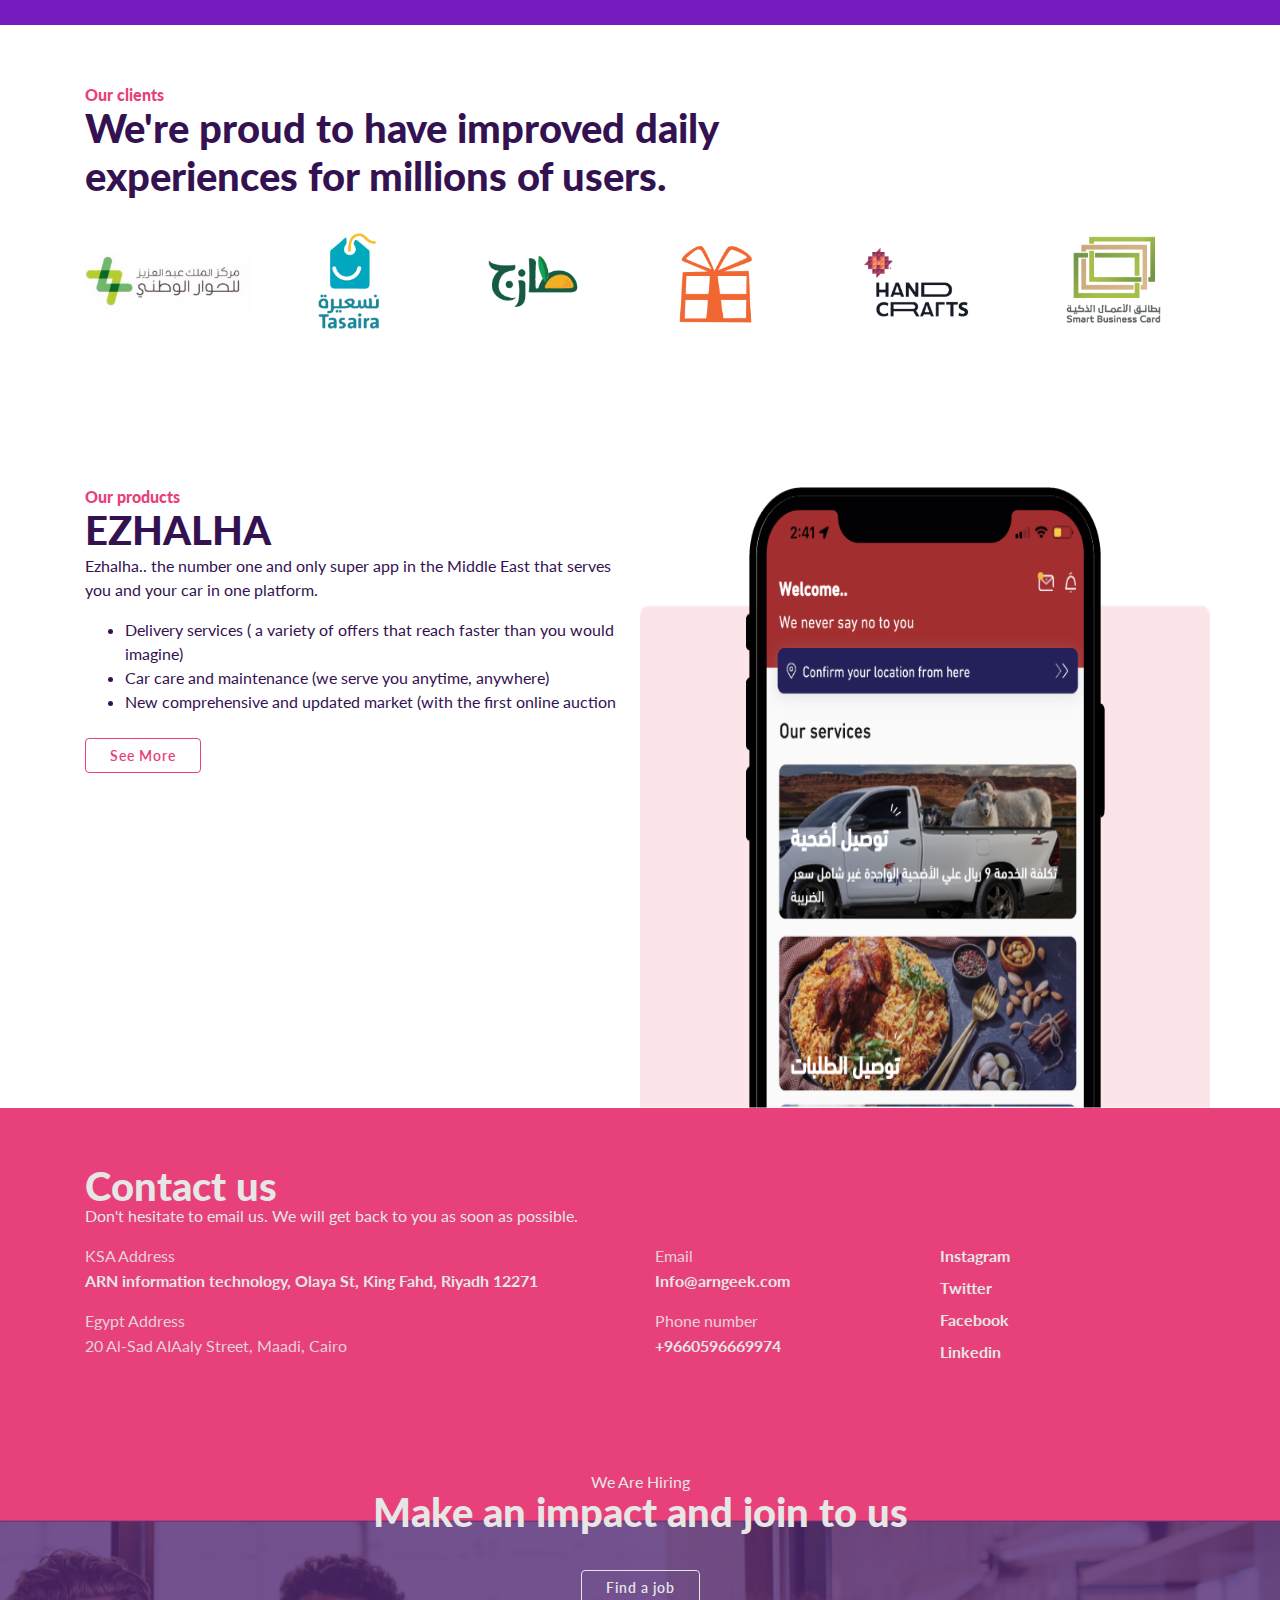
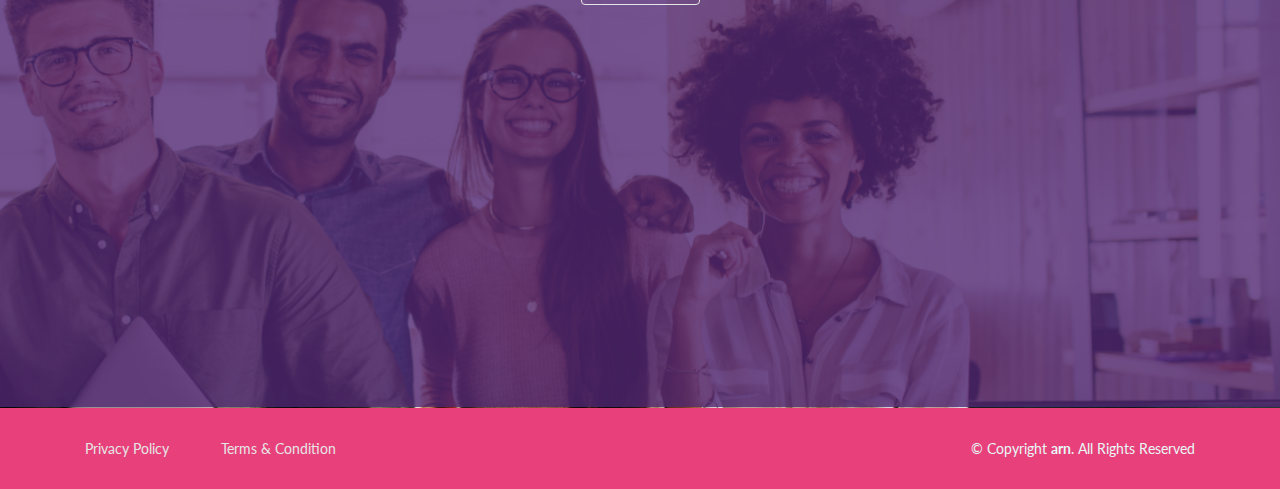
==== commit 179e5039: "Qoute page ui" ====
--- a/index.html
+++ b/index.html
@@ -62,7 +62,7 @@
               <li><a href="#">Contact us</a></li>
               <li><a href="#">العربية</a></li>
               <li>
-                <a class="btn secondary-btn px-4" href="#">Get a Qoute</a>
+                <a class="btn secondary-btn px-4" href="Qoute.html">Get a Qoute</a>
               </li>
             </ul>
           </nav>
@@ -80,7 +80,7 @@
             <span class="secondary-color">arn</span> takes care of your ideas
             grow
           </h1>
-          <a class="btn btn-about px-4 mt-4">Get a Qoute</a>
+          <a href="Qoute.html" class="btn btn-about px-4 mt-4">Get a Qoute</a>
         </div>
       </div>
     </section>
--- a/assets/css/style.css
+++ b/assets/css/style.css
@@ -102,7 +102,79 @@
   background: url("../img/home/white-ping-bg.png") top right;
   background-size: cover;
 }
-
+.hero-half {
+  width: 100%;
+  height: 50vh;
+  background: url("../img/about/hero-bg.png") top right;
+  background-size: cover;
+  position: relative;
+}
+.hero-half .hero-title{
+  font-size: 50px;
+}
+.php-email-form .validate {
+  display: none;
+  color: red;
+  margin: 0 0 15px 0;
+  font-weight: 400;
+  font-size: 13px;
+}
+/* bootstrap customize  */
+.form-control{
+  color: #341252;
+  background-color: transparent;
+}
+.bootstrap-select .btn{
+  padding: .375rem .75rem;
+  font-size: 0.8rem;
+  font-weight: 400;
+  line-height: 1.5;
+  color: #341252;
+  background-color: transparent;
+  background-clip: padding-box;
+  border: 1px solid #ced4da;
+  border-radius: .25rem;
+  transition: border-color .15s ease-in-out,box-shadow .15s ease-in-out;
+}
+.form-control:focus,.bootstrap-select .btn:focus {
+  color: #E7407B;
+  font-weight: 400;
+  background-color: transparent;
+  border-color: #E7407B;
+  outline: 0;
+  box-shadow: 0 0 0 0.1rem #e7407b;
+}
+.input::-webkit-input-placeholder { /* WebKit, Blink, Edge */
+  color:    #341252;
+  font-size: 0.8rem;
+}
+.form-control:-moz-placeholder { /* Mozilla Firefox 4 to 18 */
+ color:    #341252;
+ font-size: 0.8rem;
+ opacity:  1;
+}
+.form-control::-moz-placeholder { /* Mozilla Firefox 19+ */
+ color:    #341252;
+ font-size: 0.8rem;
+ opacity:  1;
+}
+.form-control:-ms-input-placeholder { /* Internet Explorer 10-11 */
+ color:    #341252;
+ font-size: 0.8rem;
+}
+.form-control::-ms-input-placeholder { /* Microsoft Edge */
+ color:    #341252;
+ font-size: 0.8rem;
+}
+.form-control::placeholder { /* Most modern browsers support this now. */
+ color:    #341252;
+ font-size: 0.8rem;
+}
+.custom-control-input:checked~.custom-control-label::before{
+  border-color: #E7407B;
+background-color: #E7407B;
+
+}
 /*--------------------------------------------------------------
 # Preloader
 --------------------------------------------------------------*/
@@ -547,23 +619,19 @@
 }
 /*--------------------------------------------------------------
 # About Page
---------------------------------------------------------------*/
+---------------------------------------------------------*/
 #hero-about {
   width: 100%;
   height: 100vh;
   background: url("../img/about/hero-bg.png") top right;
   background-size: cover;
 }
-
 #hero-about h2 {
   margin-top: 160px;
 }
-
 .about-info .people-img{
   background: url("../img/about/people.png") ;
-  /* background-position: center; */
   background-repeat: no-repeat;
-  /* width: 100vw; */
   background-size: 100% 100%;
 }
 .about-info .mission{
@@ -573,6 +641,32 @@
 .about-info .vission{
   background-color: #FCE5E9;
 }
+/*--------------------------------------------------------------
+# Qoute Page
+---------------------------------------------------------*/
+.qoute-wrapper{
+  background-color: #FDF5F7;
+}
+.qoute-form{
+  width: 40%;
+  margin: 0 auto;
+}
+.qoute-form .qoute-label{
+  font-weight: bold;
+  font-size: 0.8rem;
+  color: #341252;
+}
+.qoute-label-lg{
+  font-size: 1rem;
+  font-weight: 700;
+  color: #341252;
+}
+.custom-control-label{
+  font-size: 0.9rem;
+  white-space: nowrap;
+}
+
+
 /*--------------------------------------------------------------
 # Clients Section
 --------------------------------------------------------------*/
@@ -1373,3 +1467,176 @@
   font-size: 14px;
   text-align: center;
 }
+
+/* NOT a Robot Start */
+.captcha-wrapper{
+  width: 65%;
+}
+.captcha {
+	background-color:#f9f9f9;
+	border:2px solid #d3d3d3;
+	border-radius:5px;
+	color:#4c4a4b;
+	display:flex;
+	justify-content:space-between;
+	align-items:center;
+}
+
+@media screen and (max-width: 500px) {
+	.captcha {
+		flex-direction:column;
+	}
+	.text {
+		margin:.5em!important;
+		text-align:center;
+	}
+	.logo {
+		align-self: center!important;
+	}
+	.spinner {
+		margin:2em .5em .5em .5em!important;
+	}
+}
+
+.text {
+	font-size:1em;
+	font-weight:normal;
+	margin-right:7em;
+}
+.spinner {
+	position:relative;
+	width:1.1em;
+	height:1.1em;
+	display:flex;
+	margin:2em 1em;
+	align-items:center;
+	justify-content:center;
+}
+input[type="checkbox"] { position: absolute; opacity: 0; z-index: -1; }
+input[type="checkbox"]+.checkmark {
+	display:inline-block;
+	width:1.2em;
+	height:1.2em;
+  margin-top: 0.5em;
+	background-color:#fcfcfc;
+	border:2.5px solid #c3c3c3;
+	border-radius:3px;
+	display:flex;
+	justify-content:center;
+	align-items:center;
+	cursor: pointer;
+}
+input[type="checkbox"]+.checkmark span {
+	content:'';
+	position:relative;
+	margin-top:-3px;
+	transform:rotate(45deg);
+	width:.75em;
+	height:1.2em;
+	opacity:0;
+}
+input[type="checkbox"]+.checkmark>span:after {
+	content:'';
+	position:absolute;
+	display:block;
+	height:3px;
+	bottom:0;left:0;
+	background-color:#029f56;
+}
+input[type="checkbox"]+.checkmark>span:before {
+	content:'';
+	position:absolute;
+	display:block;
+	width:3px;
+	bottom:0;right:0;
+	background-color:#029f56;
+}
+input[type="checkbox"]:checked+.checkmark { 
+	animation:2s spin forwards;
+}
+input[type="checkbox"]:checked+.checkmark>span { 
+	animation:1s fadein 1.9s forwards;
+}
+input[type="checkbox"]:checked+.checkmark>span:after {animation:.3s bottomslide 2s forwards;}
+input[type="checkbox"]:checked+.checkmark>span:before {animation:.5s rightslide 2.2s forwards;}
+@keyframes fadein {
+	0% {opacity:0;}
+	100% {opacity:1;}
+}
+@keyframes bottomslide {
+	0% {width:0;}
+	100% {width:100%;}
+}
+@keyframes rightslide {
+	0% {height:0;}
+	100% {height:100%;}
+}
+.logo {
+	display:flex;
+	flex-direction:column;
+	align-items:center;
+	height:100%;
+	margin:0 0.5em;
+}
+.logo img {
+	height:1.3em;
+	width:1.3em;
+}
+.logo p {
+	color:#9d9ba7;
+	margin:0;
+	font-size:0.5em;
+	font-weight:700;
+	margin:.4em 0 .2em 0;
+}
+.logo small {
+	color:#9d9ba7;
+	margin:0;
+	font-size:.6em;
+}
+@keyframes spin {
+	10% {
+		width:0;
+		height:0;
+		border-width:6px;
+	}
+	30% {
+		width:0;
+		height:0;
+		border-radius:50%;
+		border-width:1em;
+		transform: rotate(0deg);
+		border-color:rgb(199,218,245);
+	}
+	50% {
+		width:2em;
+		height:2em;
+		border-radius:50%;
+		border-width:4px;
+		border-color:rgb(199,218,245);
+		border-right-color:rgb(89,152,239);
+	}
+	70% {
+		border-width:4px;
+		border-color:rgb(199,218,245);
+		border-right-color:rgb(89,152,239);
+	}
+	90% {
+		border-width:4px;
+	}
+	100% {
+		width:2em;
+		height:2em;
+		border-radius:50%;
+		transform: rotate(720deg);
+		border-color:transparent;
+	}
+}
+::selection {
+	background-color:transparent;
+	color:teal;
+}
+::-moz-selection {
+	background-color:transparent;
+	color:teal;
+}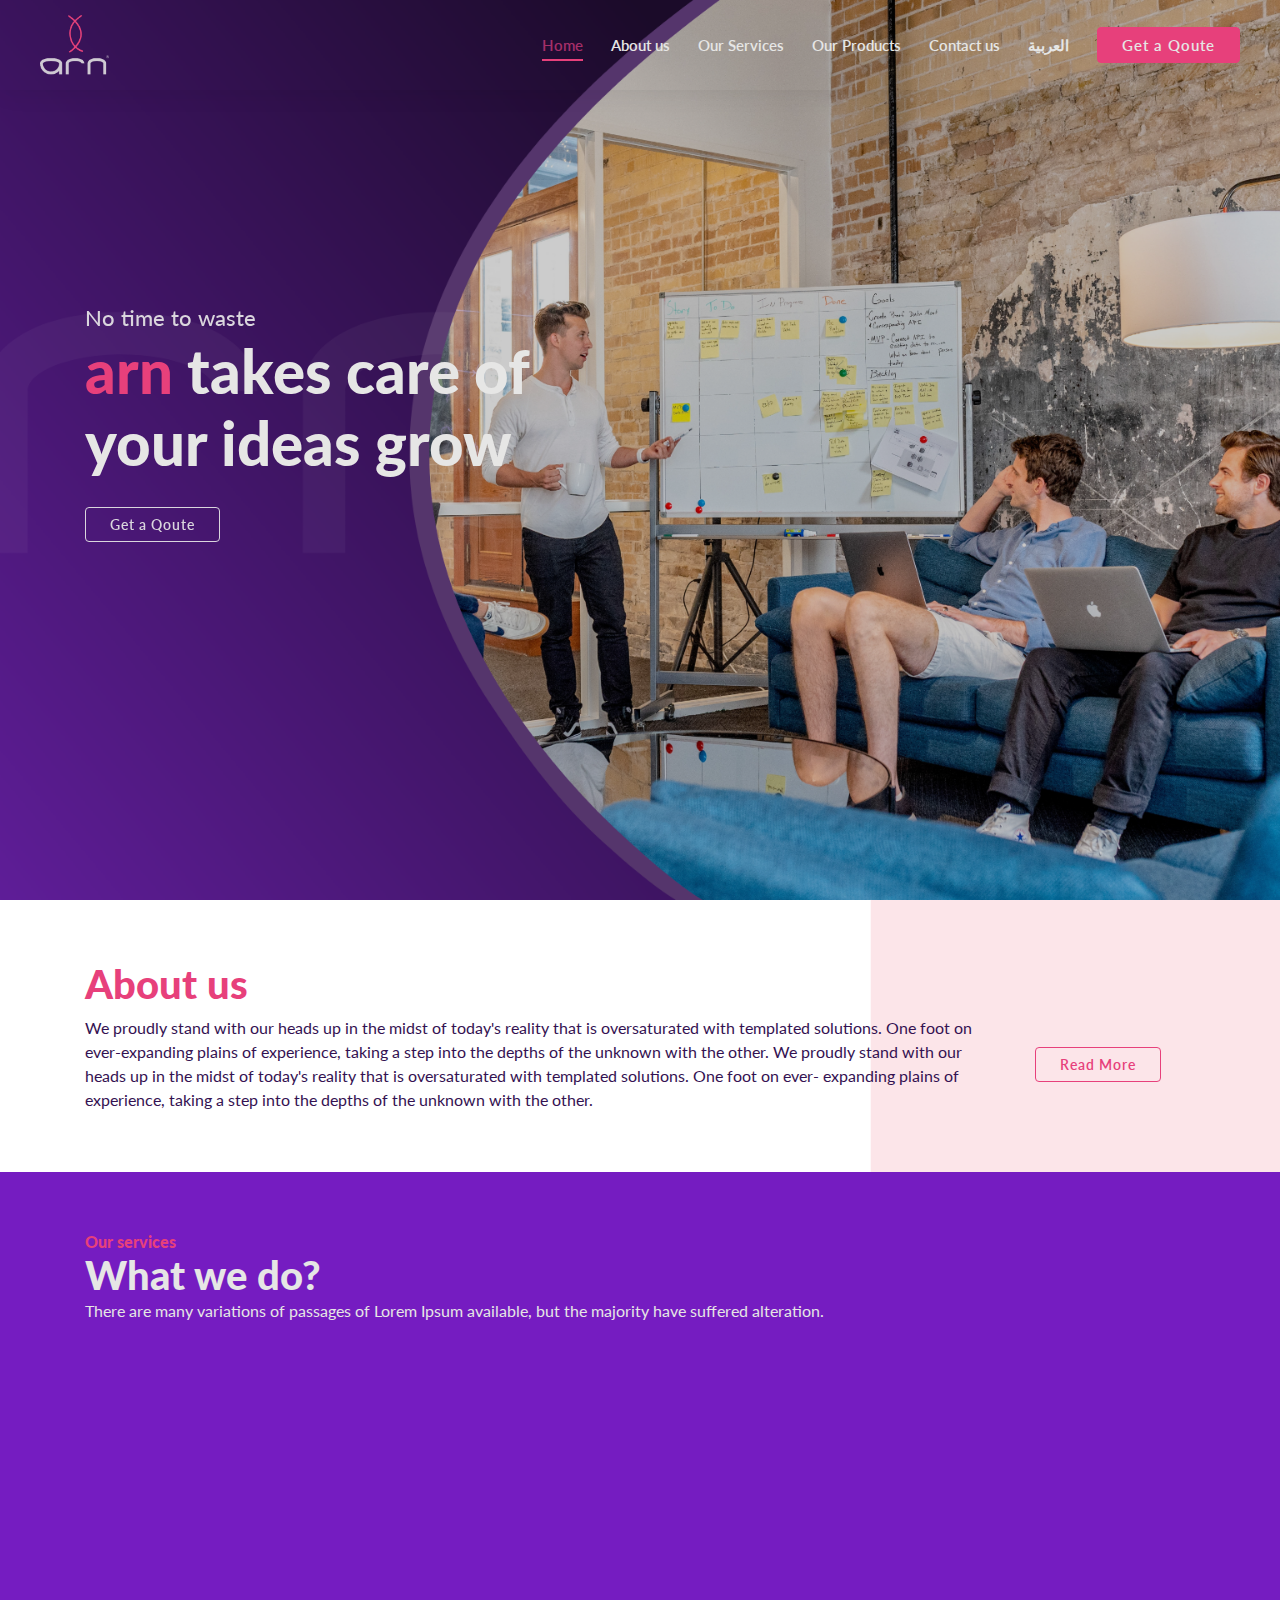
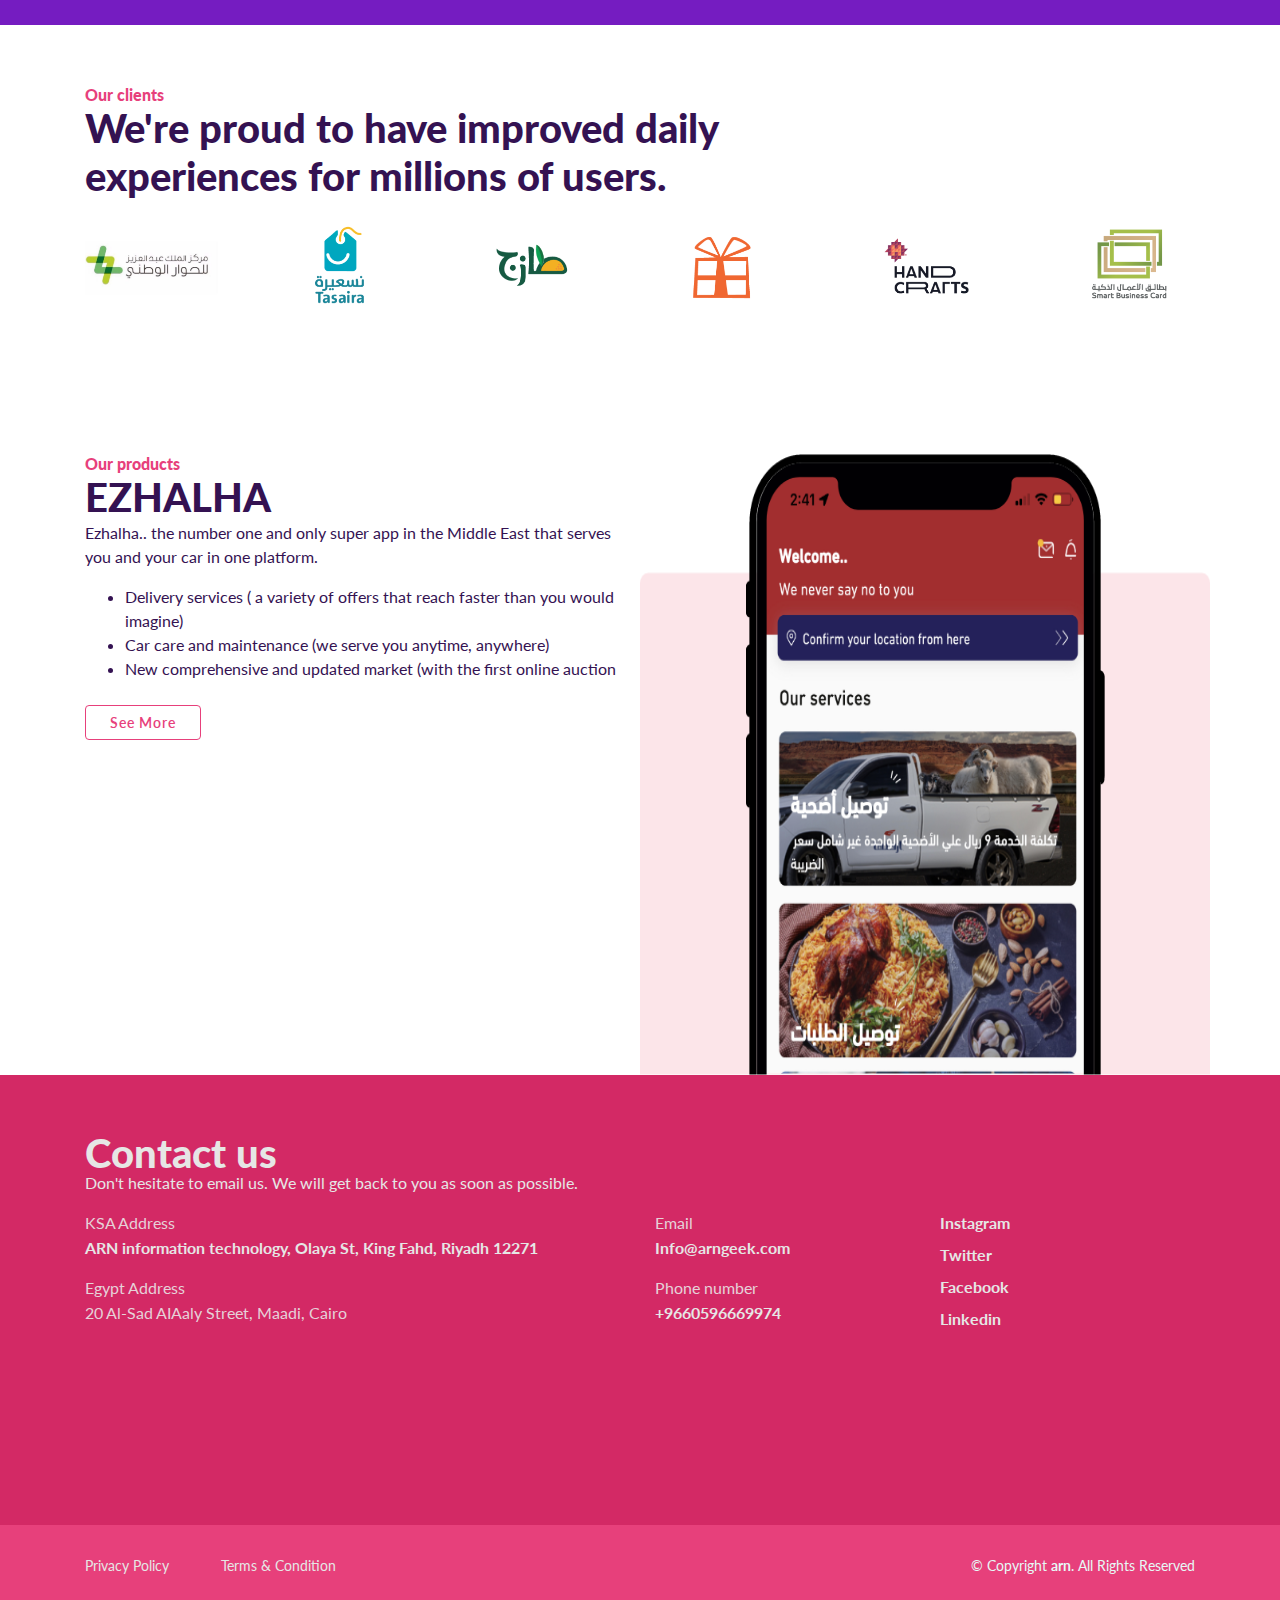
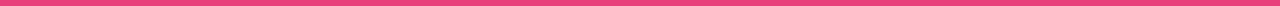
==== commit 0a7cd831: "fix home page comments" ====
--- a/index.html
+++ b/index.html
@@ -57,9 +57,7 @@
               <li><a href="about.html">About us</a></li>
               <li><a href="#">Our Services</a></li>
               <li><a href="#">Our Products</a></li>
-              <li><a href="#">Our Clients</a></li>
-              <li><a href="#">Careers</a></li>
-              <li><a href="#">Contact us</a></li>
+              <li><a href="contact.html">Contact us</a></li>
               <li><a href="#">العربية</a></li>
               <li>
                 <a class="btn secondary-btn px-4" href="Qoute.html">Get a Qoute</a>
@@ -123,9 +121,9 @@
             <div class="icon-box iconbox-blue w-100 py-4">
               <div class="icon">
                 <svg
-                  width="100"
-                  height="100"
-                  viewBox="0 0 600 600"
+                width="100"
+                height="100"
+                viewBox="0 0 600 600"
                   xmlns="http://www.w3.org/2000/svg"
                 >
                   <path
@@ -135,7 +133,7 @@
                     d="M300,521.0016835830174C376.1290562159157,517.8887921683347,466.0731472004068,529.7835943286574,510.70327084640275,468.03025145048787C554.3714126377745,407.6079735673963,508.03601936045806,328.9844924480964,491.2728898941984,256.3432110539036C474.5976632858925,184.082847569629,479.9380746630129,96.60480741107993,416.23090153303,58.64404602377083C348.86323505073057,18.502131276798302,261.93793281208167,40.57373210992963,193.5410806939664,78.93577620505333C130.42746243093433,114.334589627462,98.30271207620316,179.96522072025542,76.75703585869454,249.04625023123273C51.97151888228291,328.5150500222984,13.704378332031375,421.85034740162234,66.52175969318436,486.19268352777647C119.04800174914682,550.1803526380478,217.28368757567262,524.383925680826,300,521.0016835830174"
                   ></path>
                 </svg>
-                <i class="bx bxl-dribbble"></i>
+                <i class='bx bx-code-block'></i>
               </div>
               <h4><a href="#">Web & Mobile Development</a></h4>
             </div>
@@ -161,7 +159,7 @@
                     d="M300,582.0697525312426C382.5290701553225,586.8405444964366,449.9789794690241,525.3245884688669,502.5850820975895,461.55621195738473C556.606425686781,396.0723002908107,615.8543463187945,314.28637112970534,586.6730223649479,234.56875336149918C558.9533121215079,158.8439757836574,454.9685369536778,164.00468322053177,381.49747125262974,130.76875717737553C312.15926192815925,99.40240125094834,248.97055460311594,18.661163978235184,179.8680185752513,50.54337015887873C110.5421016452524,82.52863877960104,119.82277516462835,180.83849132639028,109.12597500060166,256.43424936330496C100.08760227029461,320.3096726198365,92.17705696193138,384.0621239912766,124.79988738764834,439.7174275375508C164.83382741302287,508.01625554203684,220.96474134820875,577.5009287672846,300,582.0697525312426"
                   ></path>
                 </svg>
-                <i class="bx bx-file"></i>
+                <i class='bx bx-cog' ></i>
               </div>
               <h4><a href="#">ERP Solution</a></h4>
             </div>
@@ -187,7 +185,7 @@
                     d="M300,541.5067337569781C382.14930387511276,545.0595476570109,479.8736841581634,548.3450877840088,526.4010558755058,480.5488172755941C571.5218469581645,414.80211281144784,517.5187510058486,332.0715597781072,496.52539010469104,255.14436215662573C477.37192572678356,184.95920475031193,473.57363656557914,105.61284051026155,413.0603344069578,65.22779650032875C343.27470386102294,18.654635553484475,251.2091493199835,5.337323636656869,175.0934190732945,40.62881213300186C97.87086631185822,76.43348514350839,51.98124368387456,156.15599469081315,36.44837278890362,239.84606092416172C21.716077023791087,319.22268207091537,43.775223500013084,401.1760424656574,96.891909868211,461.97329694683043C147.22146801428983,519.5804099606455,223.5754009179313,538.201503339737,300,541.5067337569781"
                   ></path>
                 </svg>
-                <i class="bx bx-tachometer"></i>
+                <i class='bx bx-cart'></i>
               </div>
               <h4><a href="#">E-Commerce</a></h4>
             </div>
@@ -213,7 +211,7 @@
                     d="M300,503.46388370962813C374.79870501325706,506.71871716319447,464.8034551963731,527.1746412648533,510.4981551193396,467.86667711651364C555.9287308511215,408.9015244558933,512.6030010748507,327.5744911775523,490.211057578863,256.5855673507754C471.097692560561,195.9906835881958,447.69079081568157,138.11976852964426,395.19560036434837,102.3242989838813C329.3053358748298,57.3949838291264,248.02791733380457,8.279543830951368,175.87071277845988,42.242879143198664C103.41431057327972,76.34704239035025,93.79494320519305,170.9812938413882,81.28167332365135,250.07896920659033C70.17666984294237,320.27484674793965,64.84698225790005,396.69656628748305,111.28512138212992,450.4950937839243C156.20124167950087,502.5303643271138,231.32542653798444,500.4755392045468,300,503.46388370962813"
                   ></path>
                 </svg>
-                <i class="bx bx-layer"></i>
+                <i class='bx bx-line-chart'></i>
               </div>
               <h4><a href="#">UI & UX Design</a></h4>
             </div>
@@ -292,7 +290,7 @@
       </div>
     </section>
     <!-- ======= Contact Section ======= -->
-    <section id="contact" class="contact">
+    <section id="home-contact" class="contact">
       <div class="container">
         <p class="section-title mb-0">Contact us</p>
         <p>
@@ -321,11 +319,6 @@
             <a class="font-weight-bold d-block mb-2" href="#">Linkedin</a>
           </div>
         </div>
-        <div class="hiring-wrapper text-center mt-5 py-5">
-          <p class="mb-0">We Are Hiring</p>
-          <p class="section-title">Make an impact and join to us</p>
-          <a href="#" class="btn light-outline-btn px-4 mt-4">Find a job</a>
-        </div>
       </div>
     </section>
     <!-- ======= Footer ======= -->
--- a/assets/css/style.css
+++ b/assets/css/style.css
@@ -105,7 +105,7 @@
 .hero-half {
   width: 100%;
   height: 50vh;
-  background: url("../img/about/hero-bg.png") top right;
+  background: url("../img/main-bg-half.png") top right;
   background-size: cover;
   position: relative;
 }
@@ -173,8 +173,29 @@
 .custom-control-input:checked~.custom-control-label::before{
   border-color: #E7407B;
 background-color: #E7407B;
-
-}
+}
+.form-control-light:-moz-placeholder { /* Mozilla Firefox 4 to 18 */
+  color:    #9B85AE;
+  font-size: 0.8rem;
+  opacity:  1;
+ }
+ .form-control-light::-moz-placeholder { /* Mozilla Firefox 19+ */
+  color:    #9B85AE;
+  font-size: 0.8rem;
+  opacity:  1;
+ }
+ .form-control-light:-ms-input-placeholder { /* Internet Explorer 10-11 */
+  color:    #9B85AE;
+  font-size: 0.8rem;
+ }
+ .form-control-light::-ms-input-placeholder { /* Microsoft Edge */
+  color:    #9B85AE;
+  font-size: 0.8rem;
+ }
+ .form-control-light::placeholder { /* Most modern browsers support this now. */
+  color:    #9B85AE;
+  font-size: 0.8rem;
+ }
 /*--------------------------------------------------------------
 # Preloader
 --------------------------------------------------------------*/
@@ -276,7 +297,8 @@
 }
 
 #header .logo img {
-  width: 75%;
+  width: 100%;
+  height: 60px;
 }
 
 @media (max-width: 992px) {
@@ -665,13 +687,28 @@
   font-size: 0.9rem;
   white-space: nowrap;
 }
-
+/* Contact Page  */
+#hero-contact {
+  width: 100%;
+  height: 100vh;
+  background: url("../img/main-bg.png") top right;
+  background-size: cover;
+}
+#hero-contact .contact-info{
+  background-color: #5B1B92;
+}
+.find-us{
+  background-color: #D32965;
+}
+.find-us .location{
+  border-radius: 8px;
+}
 
 /*--------------------------------------------------------------
 # Clients Section
 --------------------------------------------------------------*/
 #clients .projects-wrapper img{
-  width: 15%;
+  width: 12%;
 }
 #products .product-img{
   background: url("../img/home/mobile.png") ;
@@ -681,13 +718,12 @@
   width: 100vw;
   background-size: 100% 100%;
 }
-#contact{
+#home-contact{
   width: 100%;
-  height: 100vh;
-  background: url("../img/home/contact-bg.png") top right;
-  background-size: cover;
-}
-#contact .text-label{
+  height: 50vh;
+  background-color: #D32965;
+}
+#home-contact .text-label{
   color: #E6d1d8;
   margin-bottom: 1px;
 }
@@ -1004,6 +1040,11 @@
   transition: all ease-in-out 0.3s;
   background: #fff;
   box-shadow: 0px 0 35px 0 rgba(0, 0, 0, 0.08);
+  cursor: pointer;
+}
+.services .icon-box:hover {
+  background: #E7407B;
+  color: #fff !important;
 }
 
 .services .icon-box .icon {
@@ -1052,75 +1093,76 @@
 }
 
 .services .iconbox-blue i {
-  color: #47aeff;
-}
-
-.services .iconbox-blue:hover .icon i {
+  color: #751CC1;
+}
+
+.services .iconbox-blue:hover .icon i, .services .iconbox-blue:hover a {
   color: #fff;
 }
 
 .services .iconbox-blue:hover .icon path {
-  fill: #47aeff;
+  fill: #E94F85;
 }
 
 .services .iconbox-orange i {
-  color: #ffa76e;
-}
-
-.services .iconbox-orange:hover .icon i {
+    color: #751CC1;
+
+}
+
+.services .iconbox-orange:hover .icon i,.services .iconbox-orange:hover a {
   color: #fff;
 }
 
 .services .iconbox-orange:hover .icon path {
-  fill: #ffa76e;
+  fill: #E94F85;
 }
 
 .services .iconbox-pink i {
-  color: #e80368;
-}
-
-.services .iconbox-pink:hover .icon i {
+  color: #751CC1;
+}
+
+.services .iconbox-pink:hover .icon i,.services .iconbox-pink:hover a {
   color: #fff;
 }
 
 .services .iconbox-pink:hover .icon path {
-  fill: #e80368;
+  fill: #E94F85;
 }
 
 .services .iconbox-yellow i {
-  color: #ffbb2c;
-}
-
-.services .iconbox-yellow:hover .icon i {
+  color: #751CC1;
+}
+
+.services .iconbox-yellow:hover .icon i, .services .iconbox-yellow:hover a {
   color: #fff;
 }
 
 .services .iconbox-yellow:hover .icon path {
-  fill: #ffbb2c;
+  fill: #E94F85;
 }
 
 .services .iconbox-red i {
-  color: #ff5828;
-}
-
-.services .iconbox-red:hover .icon i {
+  color: #751CC1;
+}
+
+.services .iconbox-red:hover .icon i, .services .iconbox-red:hover a {
   color: #fff;
 }
 
 .services .iconbox-red:hover .icon path {
-  fill: #ff5828;
+  fill: #E94F85;
 }
 
 .services .iconbox-teal i {
-  color: #11dbcf;
-}
-
-.services .iconbox-teal:hover .icon i {
+  color: #751CC1;
+}
+
+.services .iconbox-teal:hover .icon i, .services .iconbox-teal:hover a {
   color: #fff;
 }
 
 .services .iconbox-teal:hover .icon path {
-  fill: #11dbcf;
+  fill: #E94F85;
 }
 
 /*--------------------------------------------------------------
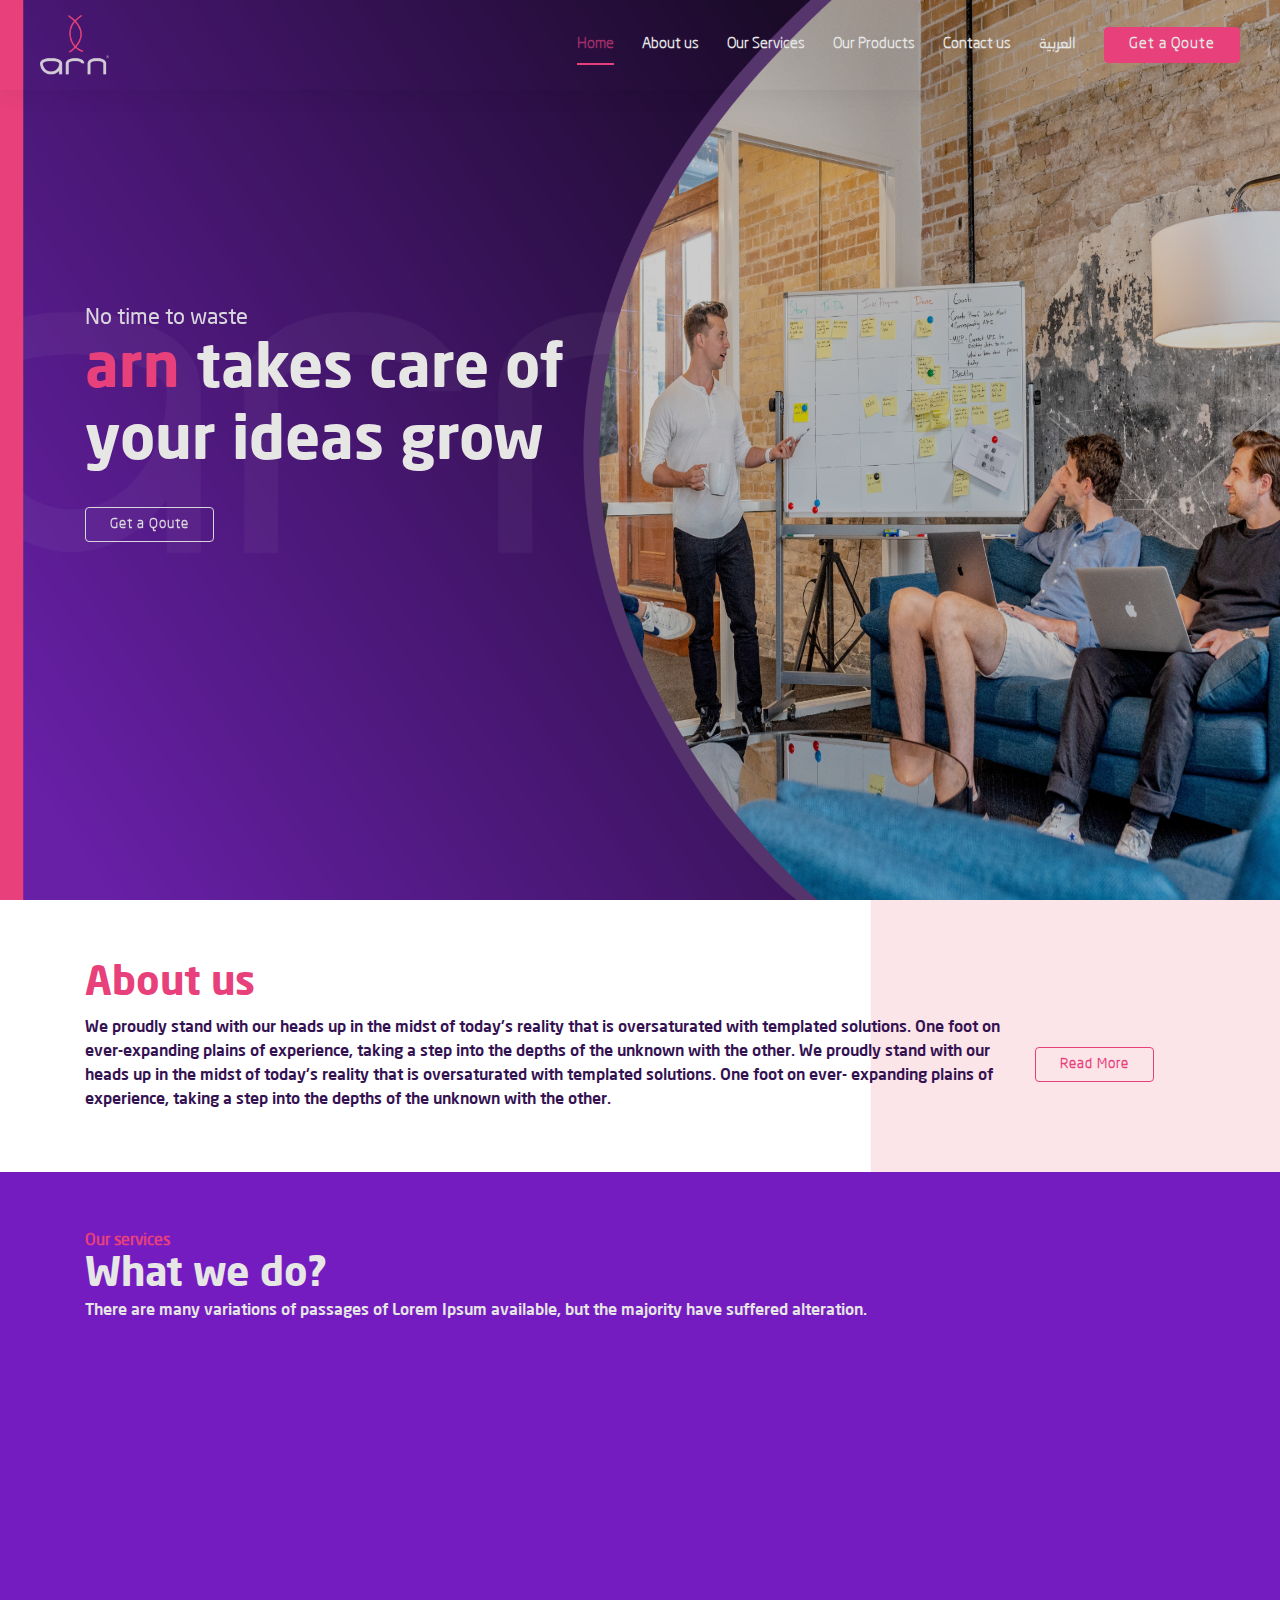
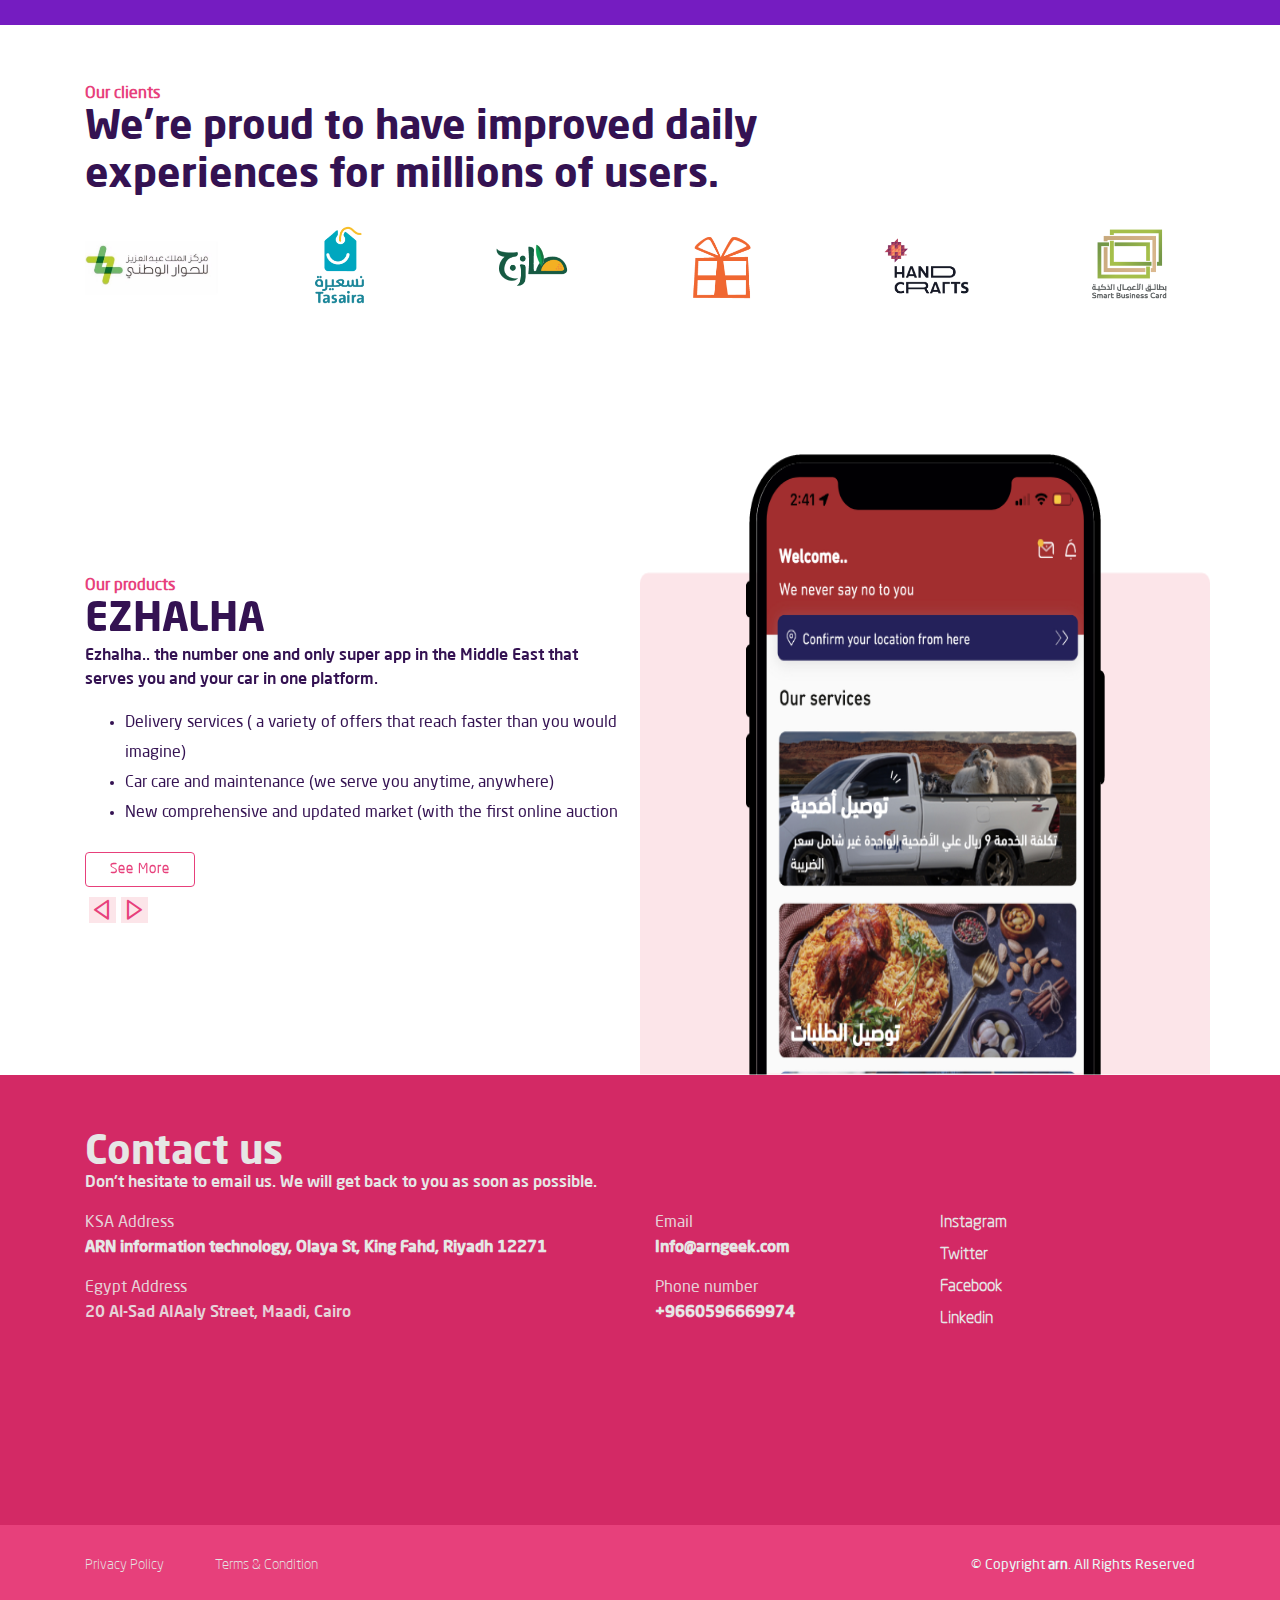
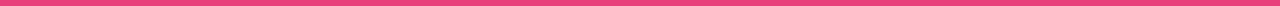
==== commit 154c476a: "product page ui && adding fonts && deleteing unused files" ====
--- a/index.html
+++ b/index.html
@@ -55,8 +55,8 @@
             <ul>
               <li class="active"><a href="index.html">Home</a></li>
               <li><a href="about.html">About us</a></li>
-              <li><a href="#">Our Services</a></li>
-              <li><a href="#">Our Products</a></li>
+              <li><a href="services.html">Our Services</a></li>
+              <li><a href="products.html">Our Products</a></li>
               <li><a href="contact.html">Contact us</a></li>
               <li><a href="#">العربية</a></li>
               <li>
@@ -262,28 +262,49 @@
     <!-- ======= Products Section ======= -->
     <section id="products" class="products pb-0">
       <div class="container">
-        <div class="row">
-          <div class="content col-sm-12 col-md-6">
+        <div class="row align-items-center">
+          <div class="col-md-6 col-sm-12">
             <h6 class="mb-0 secondary-color font-900">Our products</h6>
-            <h1 class="font-900 mb-0 purple-color w-75 text-uppercase">
-              Ezhalha
-            </h1>
-            <p class="purple-color">
-              Ezhalha.. the number one and only super app in the Middle East
-              that serves you and your car in one platform.
-            </p>
-            <ul class="purple-color">
-              <li>
-                Delivery services ( a variety of offers that reach faster than
-                you would imagine)
-              </li>
-              <li>Car care and maintenance (we serve you anytime, anywhere)</li>
-              <li>
-                New comprehensive and updated market (with the first online
-                auction
-              </li>
-            </ul>
-            <a href="#" class="btn secondary-outline-btn px-4 mt-2">See More</a>
+            <div class="owl-carousel products-carousel">
+            <!-- product 1   -->
+            <div class="content">
+              <h1 class="font-900 mb-0 purple-color w-75 text-uppercase">
+                Ezhalha
+              </h1>
+              <p class="purple-color">
+                Ezhalha.. the number one and only super app in the Middle East
+                that serves you and your car in one platform.
+              </p>
+              <ul class="purple-color">
+                <li>
+                  Delivery services ( a variety of offers that reach faster than
+                  you would imagine)
+                </li>
+                <li>Car care and maintenance (we serve you anytime, anywhere)</li>
+                <li>
+                  New comprehensive and updated market (with the first online
+                  auction
+                </li>
+              </ul>
+              <a href="products.html" class="btn secondary-outline-btn px-4 mt-2">See More</a>
+            </div>
+            <!-- product 2 -->
+            <div class="content">
+              <h1 class="font-900 mb-0 purple-color w-75 text-uppercase">
+                Nashri
+              </h1>
+              <p class="purple-color">
+                Your trusted Arab destination for health and beauty products | Online
+                  Shopping | Free Shipping and Exchange | Payment on Delivery.
+                  Nashri Saudi online shop provides the largest selection of natural and
+                  synthetic wigs in the middle east and the Arab world.
+                  Nashry wigs are distinguished by their high quality natural origin, sourced
+                  from Brazil, stemming from the company's many years of experience in
+                  manufacturing natural wigs
+              </p>
+              <a href="products.html" class="btn secondary-outline-btn px-4 mt-2">See More</a>
+            </div>
+            </div>
           </div>
           <div class="product-img col-sm-12 col-md-6 px-0"></div>
         </div>
--- a/assets/css/style.css
+++ b/assets/css/style.css
@@ -1,13 +1,85 @@
+/* Fonts  */
+@font-face {
+  font-family: 'Neo Sans Arabic Regular';
+  font-style: normal;
+  font-weight: normal;
+  src: local('Neo Sans Arabic Regular'), url('/assets/fonts/Neo Sans Arabic Regular.woff') format('woff');
+  }
+  
+
+  @font-face {
+  font-family: 'Neo Sans Arabic Regular';
+  font-style: normal;
+  font-weight: normal;
+  src: local('Neo Sans Arabic Regular'), url('/assets/fonts/NeoSansArabic.woff') format('woff');
+  }
+  
+
+  @font-face {
+  font-family: 'Neo Sans Arabic Light';
+  font-style: normal;
+  font-weight: normal;
+  src: local('Neo Sans Arabic Light'), url('/assets/fonts/NeoSansArabicLight.woff') format('woff');
+  }
+  
+
+  @font-face {
+  font-family: 'Neo Sans Arabic Medium';
+  font-style: normal;
+  font-weight: normal;
+  src: local('Neo Sans Arabic Medium'), url('/assets/fonts/NeoSansArabicMedium.woff') format('woff');
+  }
+  
+
+  @font-face {
+  font-family: 'Neo Sans Arabic Bold';
+  font-style: normal;
+  font-weight: normal;
+  src: local('Neo Sans Arabic Bold'), url('/assets/fonts/NeoSansArabicBold.woff') format('woff');
+  }
+  
+
+  @font-face {
+  font-family: 'Neo Sans Arabic Black';
+  font-style: normal;
+  font-weight: normal;
+  src: local('Neo Sans Arabic Black'), url('/assets/fonts/NeoSansArabicBlack.woff') format('woff');
+  }
+  
+
+  @font-face {
+  font-family: 'Neo Sans Arabic Ultra';
+  font-style: normal;
+  font-weight: normal;
+  src: local('Neo Sans Arabic Ultra'), url('/assets/fonts/NeoSansArabicUltra.woff') format('woff');
+  }
+  
+
+  @font-face {
+  font-family: 'Neo Sans Medium';
+  font-style: normal;
+  font-weight: normal;
+  src: local('Neo Sans Medium'), url('/assets/fonts/Neo_Sans_Medium.woff') format('woff');
+  }
 /*--------------------------------------------------------------
 # General
 --------------------------------------------------------------*/
 body {
-  font-family: 'Lato', sans-serif;
+  font-family: 'Neo Sans Arabic Regular';
   color: #E6E6E5;
+}
+
+h1{
+  font-family: 'Neo Sans Arabic Bold';
+}
+
+p{
+  font-family: 'Neo Sans Arabic Medium';
 }
 
 a {
   color: #E6E6E5;
+  font-family: 'Neo Sans Arabic Light';
 }
 
 a:hover {
@@ -95,6 +167,7 @@
   font-weight: 900;
   font-size: 40px;
   line-height: 90%;
+  font-family: 'Neo Sans Arabic Bold';
 }
 
 /* general  */
@@ -245,6 +318,7 @@
 /*--------------------------------------------------------------
 # Back to top button
 --------------------------------------------------------------*/
+
 .back-to-top {
   position: fixed;
   display: none;
@@ -310,6 +384,7 @@
 /*--------------------------------------------------------------
 # Navigation Menu
 --------------------------------------------------------------*/
+
 /* Desktop Navigation */
 .nav-menu ul {
   margin: 0;
@@ -572,11 +647,12 @@
 /*--------------------------------------------------------------
 # Hero Section
 --------------------------------------------------------------*/
+
 #hero-home {
   width: 100%;
   height: 100vh;
   background: url("../img/home/hero-bg.png") top right;
-  background-size: cover;
+  background-size: 100% 100%;
 }
 
 @media (max-width: 992px) {
@@ -623,7 +699,8 @@
 @media (max-width: 992px) {
   .hero:before {
     content: "";
-    background-color: #341252;
+    background: url("../img/home/hero-bg.png") top right;
+    background-size: 100% 100%;
     position: absolute;
     bottom: 0;
     top: 0;
@@ -639,23 +716,28 @@
     line-height: 24px;
   }
 }
+
 /*--------------------------------------------------------------
 # About Page
 ---------------------------------------------------------*/
+
 #hero-about {
   width: 100%;
   height: 100vh;
   background: url("../img/about/hero-bg.png") top right;
   background-size: cover;
 }
+
 #hero-about h2 {
   margin-top: 160px;
 }
+
 .about-info .people-img{
   background: url("../img/about/people.png") ;
   background-repeat: no-repeat;
   background-size: 100% 100%;
 }
+
 .about-info .mission{
   background-color: #FEF6F7;
 }
@@ -663,6 +745,7 @@
 .about-info .vission{
   background-color: #FCE5E9;
 }
+
 /*--------------------------------------------------------------
 # Qoute Page
 ---------------------------------------------------------*/
@@ -687,6 +770,7 @@
   font-size: 0.9rem;
   white-space: nowrap;
 }
+
 /* Contact Page  */
 #hero-contact {
   width: 100%;
@@ -694,6 +778,7 @@
   background: url("../img/main-bg.png") top right;
   background-size: cover;
 }
+
 #hero-contact .contact-info{
   background-color: #5B1B92;
 }
@@ -710,7 +795,8 @@
 #clients .projects-wrapper img{
   width: 12%;
 }
-#products .product-img{
+
+#products .product-img {
   background: url("../img/home/mobile.png") ;
   background-position: center;
   background-repeat: no-repeat;
@@ -718,15 +804,18 @@
   width: 100vw;
   background-size: 100% 100%;
 }
+
 #home-contact{
   width: 100%;
   height: 50vh;
   background-color: #D32965;
 }
+
 #home-contact .text-label{
   color: #E6d1d8;
   margin-bottom: 1px;
 }
+
 /*--------------------------------------------------------------
 # Sections General
 --------------------------------------------------------------*/
@@ -1163,6 +1252,55 @@
 
 .services .iconbox-teal:hover .icon path {
   fill: #E94F85;
+}
+
+
+.service-wrapper .service-title {
+  margin-left: 180px;
+  font-weight: 900;
+}
+.service-wrapper .service-box-web{
+  width: 100%;
+  height: 50vh;
+  background: url("../img/services/1.png") top right;
+  background-size: 50% 100%;
+  background-position: left;
+  background-repeat: no-repeat;
+}
+
+.service-wrapper .service-box .info-right{
+  margin-right: 70px;
+}
+
+.service-wrapper .service-box-erp{
+  width: 100%;
+  height: 50vh;
+  background: url("../img/services/2.png") top right;
+  background-size: 50% 100%;
+  background-position: right;
+  background-repeat: no-repeat;
+}
+
+.service-wrapper .service-box .info-left{
+  margin-left: 70px;
+}
+
+.service-wrapper .service-box-commerce{
+  width: 100%;
+  height: 50vh;
+  background: url("../img/services/3.png") top right;
+  background-size: 50% 100%;
+  background-position: left;
+  background-repeat: no-repeat;
+}
+
+.service-wrapper .service-box-design{
+  width: 100%;
+  height: 50vh;
+  background: url("../img/services/4.png") top right;
+  background-size: 50% 100%;
+  background-position: right;
+  background-repeat: no-repeat;
 }
 
 /*--------------------------------------------------------------
@@ -1681,4 +1819,25 @@
 ::-moz-selection {
 	background-color:transparent;
 	color:teal;
+}
+
+/*--------------------------------------------------------------
+# Clients Section
+--------------------------------------------------------------*/
+
+.products-wrapper img {
+  width: 90%;
+}
+
+.products-wrapper p , li {
+  line-height: 30px;
+  font-weight: 500;
+}
+
+.carousel-arrow{
+  font-size: 1.5rem;
+  margin: 10px 4px 0px 4px;
+  background-color: #FCE5E9;
+  padding: 4%;
+  color: #E7407B;
 }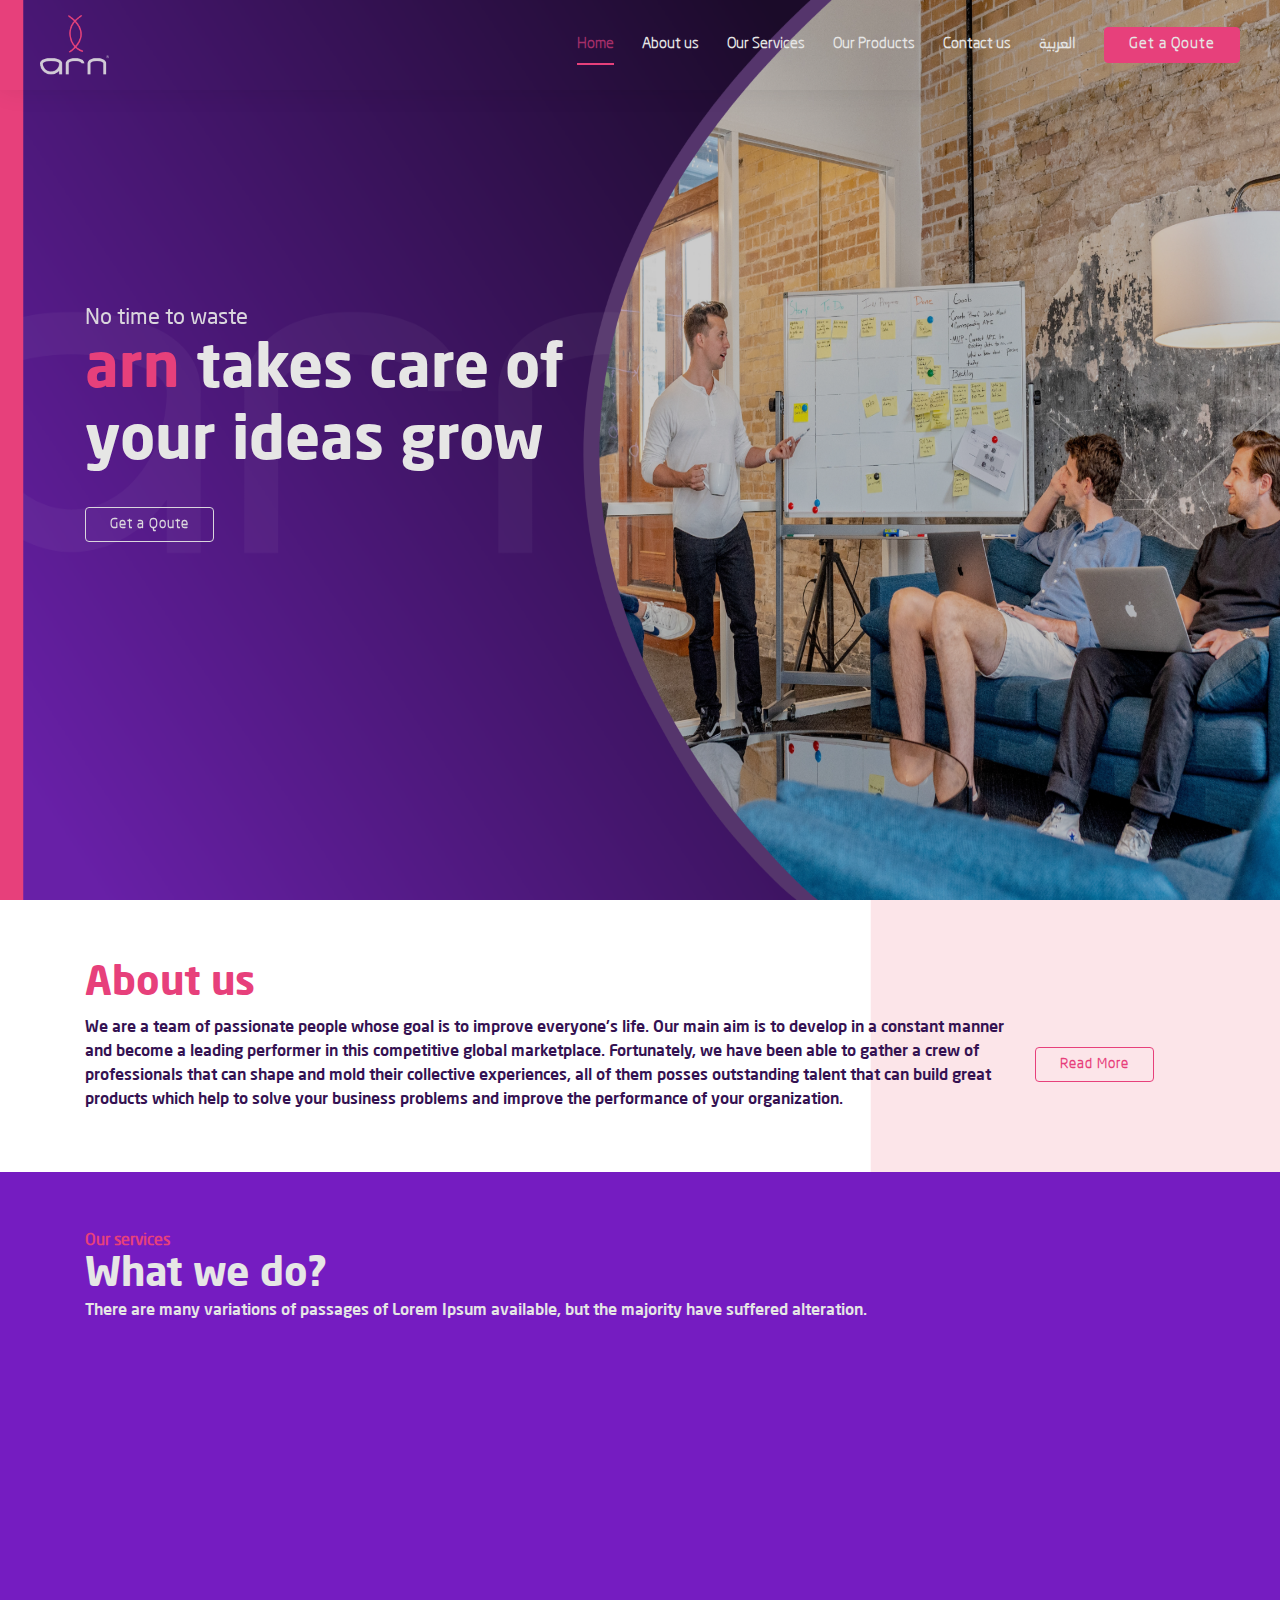
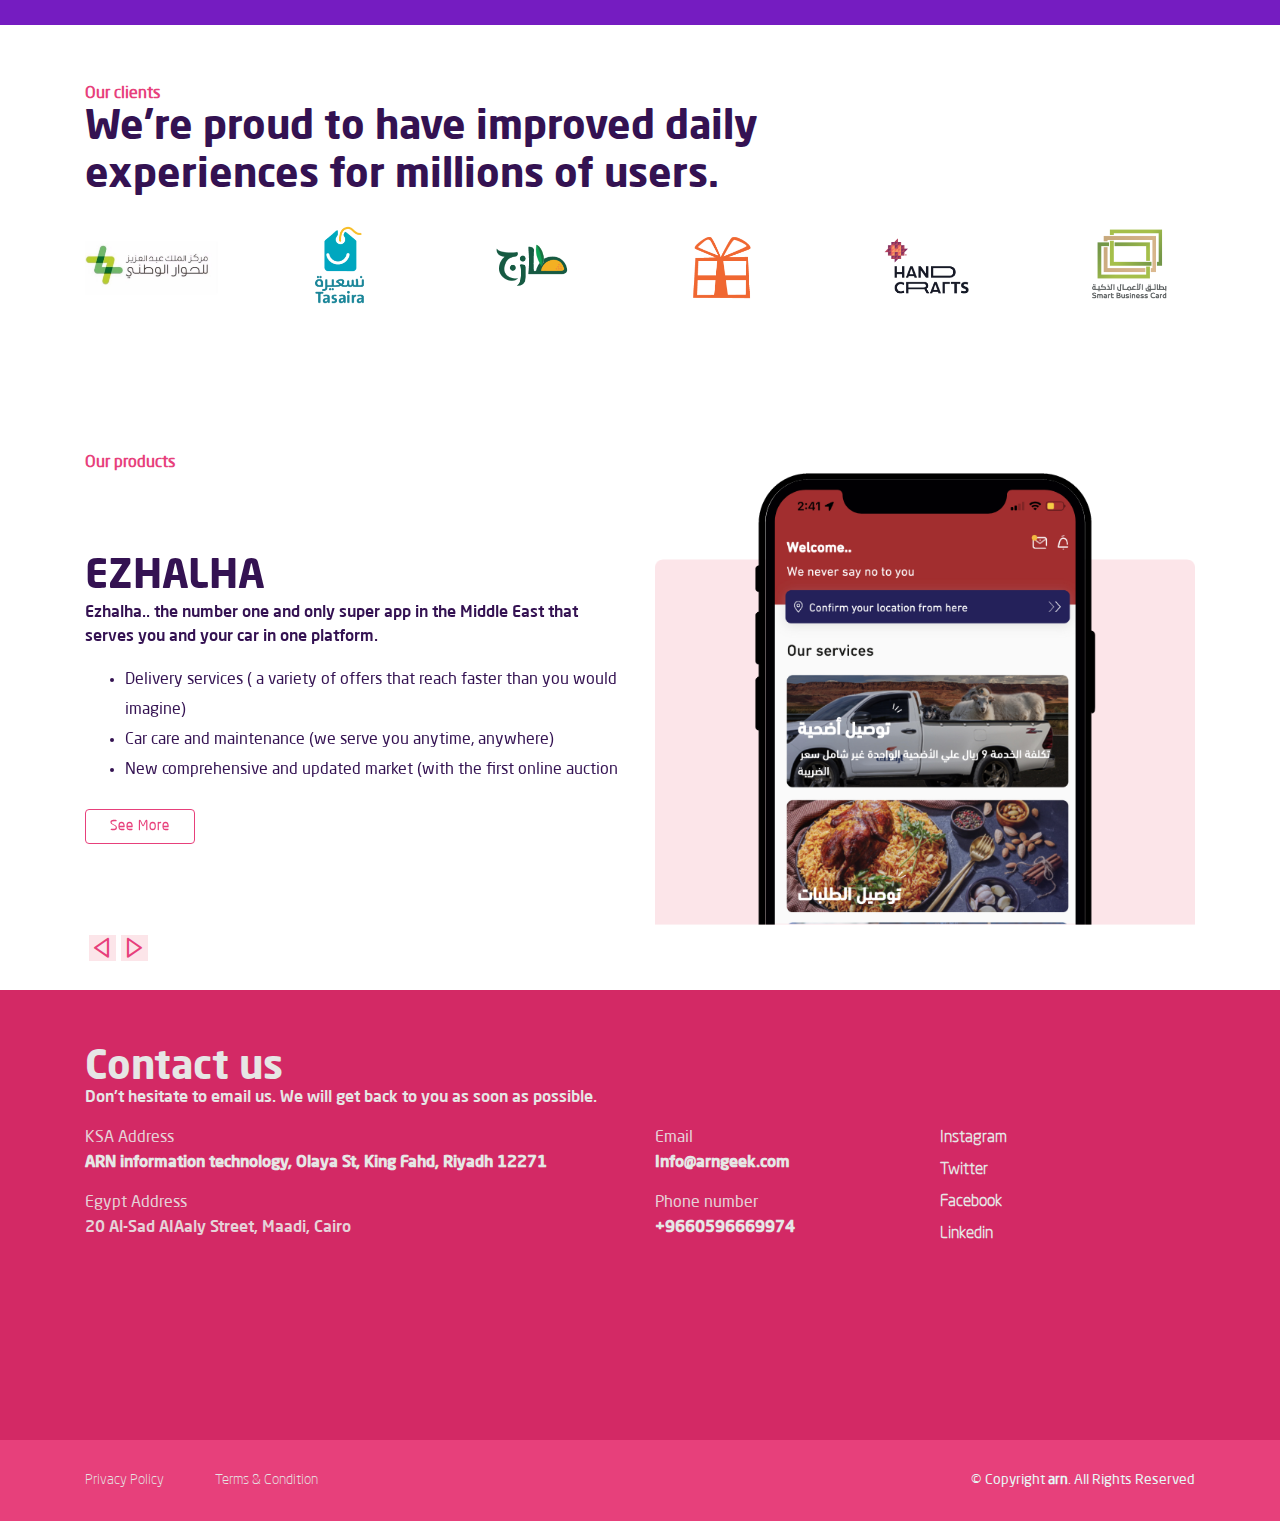
==== commit 978d54f2: "adding products with store downloads btns" ====
--- a/index.html
+++ b/index.html
@@ -1,378 +1,296 @@
 <!DOCTYPE html>
 <html lang="en">
-  <head>
-    <meta charset="utf-8" />
-    <meta content="width=device-width, initial-scale=1.0" name="viewport" />
-
-    <title>Arn</title>
-    <meta content="" name="description" />
-    <meta content="" name="keywords" />
-
-    <!-- Favicons -->
-    <!-- <link href="assets/img/favicon.png" rel="icon" /> -->
-    <link href="assets/img/home/favicon.svg" rel="icon" />
-    <link href="assets/img/apple-touch-icon.png" rel="apple-touch-icon" />
-
-    <!-- Google Fonts -->
-    <link
-      href="https://fonts.googleapis.com/css2?family=Lato:ital,wght@0,300;0,400;0,700;0,900;1,300;1,400;1,700;1,900&display=swap"
-      rel="stylesheet"
-    />
-    <!-- Vendor CSS Files -->
-    <link
-      href="assets/vendor/bootstrap/css/bootstrap.min.css"
-      rel="stylesheet"
-    />
-    <link href="assets/vendor/icofont/icofont.min.css" rel="stylesheet" />
-    <link
-      href="assets/vendor/owl.carousel/assets/owl.carousel.min.css"
-      rel="stylesheet"
-    />
-    <link href="assets/vendor/boxicons/css/boxicons.min.css" rel="stylesheet" />
-    <link href="assets/vendor/venobox/venobox.css" rel="stylesheet" />
-    <link href="assets/vendor/aos/aos.css" rel="stylesheet" />
-
-    <!-- Template Main CSS File -->
-    <link href="assets/css/style.css" rel="stylesheet" />
-  </head>
-
-  <body>
-    <!-- ======= Hero Section ======= -->
-    <section id="hero-home" class="hero py-0">
-      <header id="header">
-        <div
-          class="
+
+<head>
+  <meta charset="utf-8" />
+  <meta content="width=device-width, initial-scale=1.0" name="viewport" />
+
+  <title>Arn</title>
+  <meta content="" name="description" />
+  <meta content="" name="keywords" />
+
+  <!-- Favicons -->
+  <!-- <link href="assets/img/favicon.png" rel="icon" /> -->
+  <link href="assets/img/home/favicon.svg" rel="icon" />
+  <link href="assets/img/apple-touch-icon.png" rel="apple-touch-icon" />
+
+  <!-- Google Fonts -->
+  <link
+    href="https://fonts.googleapis.com/css2?family=Lato:ital,wght@0,300;0,400;0,700;0,900;1,300;1,400;1,700;1,900&display=swap"
+    rel="stylesheet" />
+  <!-- Vendor CSS Files -->
+  <link href="assets/vendor/bootstrap/css/bootstrap.min.css" rel="stylesheet" />
+  <link href="assets/vendor/icofont/icofont.min.css" rel="stylesheet" />
+  <link href="assets/vendor/owl.carousel/assets/owl.carousel.min.css" rel="stylesheet" />
+  <link href="assets/vendor/boxicons/css/boxicons.min.css" rel="stylesheet" />
+  <link href="assets/vendor/venobox/venobox.css" rel="stylesheet" />
+  <link href="assets/vendor/aos/aos.css" rel="stylesheet" />
+
+  <!-- Template Main CSS File -->
+  <link href="assets/css/style.css" rel="stylesheet" />
+</head>
+
+<body>
+  <!-- ======= Hero Section ======= -->
+  <section id="hero-home" class="hero py-0">
+    <header id="header">
+      <div class="
             container-fluid
             d-flex
             justify-content-between
             align-items-center
-          "
-        >
-          <a href="index.html" class="logo"
-            ><img src="assets/img/logo.png" alt="brand" class="img-fluid"
-          /></a>
-          <nav class="nav-menu d-none d-lg-block">
-            <ul>
-              <li class="active"><a href="index.html">Home</a></li>
-              <li><a href="about.html">About us</a></li>
-              <li><a href="services.html">Our Services</a></li>
-              <li><a href="products.html">Our Products</a></li>
-              <li><a href="contact.html">Contact us</a></li>
-              <li><a href="#">العربية</a></li>
+          ">
+        <a href="index.html" class="logo"><img src="assets/img/logo.png" alt="brand" class="img-fluid" /></a>
+        <nav class="nav-menu d-none d-lg-block">
+          <ul>
+            <li class="active"><a href="index.html">Home</a></li>
+            <li><a href="about.html">About us</a></li>
+            <li><a href="services.html">Our Services</a></li>
+            <li><a href="products.html">Our Products</a></li>
+            <li><a href="contact.html">Contact us</a></li>
+            <li><a href="#">العربية</a></li>
+            <li>
+              <a class="btn secondary-btn px-4" href="Qoute.html">Get a Qoute</a>
+            </li>
+          </ul>
+        </nav>
+        <!-- .nav-menu -->
+      </div>
+    </header>
+    <div class="container">
+      <div class="w-50 align-items-start d-flex flex-column hero-content" data-aos="zoom-in" data-aos-delay="100">
+        <h2>No time to waste</h2>
+        <h1 class="py-1">
+          <span class="secondary-color">arn</span> takes care of your ideas
+          grow
+        </h1>
+        <a href="Qoute.html" class="btn btn-about px-4 mt-4">Get a Qoute</a>
+      </div>
+    </div>
+  </section>
+  <!-- ======= About Section ======= -->
+  <section id="about" class="white-pink-bg">
+    <div class="content container">
+      <h1 class="secondary-color font-900">About us</h1>
+      <div class="row align-items-center">
+        <p class="mb-0 purple-color col-10">
+          We are a team of passionate people whose goal is to improve everyone's life. Our main aim is to develop in a
+          constant manner and become a leading performer in this competitive global marketplace. Fortunately, we have
+          been able to gather a crew of professionals that can shape and mold their collective experiences, all of them
+          posses outstanding talent that can build great products which help to solve your business problems and improve
+          the performance of your organization.
+        </p>
+        <div class="btn-wrapper col-2">
+          <a href="about.html" class="btn secondary-outline-btn px-4">Read More</a>
+        </div>
+      </div>
+    </div>
+  </section>
+  <!-- ======= Services Section ======= -->
+  <section id="services" class="services light-purple-bg">
+    <div class="content container">
+      <h6 class="mb-0 secondary-color font-900">Our services</h6>
+      <h1 class="font-900 mb-0">What we do?</h1>
+      <p>
+        There are many variations of passages of Lorem Ipsum available, but
+        the majority have suffered alteration.
+      </p>
+      <!-- services boxs  -->
+      <div class="row">
+        <div class="col-lg-3 col-md-6 d-flex align-items-stretch" data-aos="zoom-in" data-aos-delay="100">
+          <div class="icon-box iconbox-blue w-100 py-4">
+            <div class="icon">
+              <svg width="100" height="100" viewBox="0 0 600 600" xmlns="http://www.w3.org/2000/svg">
+                <path stroke="none" stroke-width="0" fill="#f5f5f5"
+                  d="M300,521.0016835830174C376.1290562159157,517.8887921683347,466.0731472004068,529.7835943286574,510.70327084640275,468.03025145048787C554.3714126377745,407.6079735673963,508.03601936045806,328.9844924480964,491.2728898941984,256.3432110539036C474.5976632858925,184.082847569629,479.9380746630129,96.60480741107993,416.23090153303,58.64404602377083C348.86323505073057,18.502131276798302,261.93793281208167,40.57373210992963,193.5410806939664,78.93577620505333C130.42746243093433,114.334589627462,98.30271207620316,179.96522072025542,76.75703585869454,249.04625023123273C51.97151888228291,328.5150500222984,13.704378332031375,421.85034740162234,66.52175969318436,486.19268352777647C119.04800174914682,550.1803526380478,217.28368757567262,524.383925680826,300,521.0016835830174">
+                </path>
+              </svg>
+              <i class='bx bx-code-block'></i>
+            </div>
+            <h4><a href="#">Web & Mobile Development</a></h4>
+          </div>
+        </div>
+
+        <div class="col-lg-3 col-md-6 d-flex align-items-stretch" data-aos="zoom-in" data-aos-delay="200">
+          <div class="icon-box iconbox-orange w-100 py-4">
+            <div class="icon">
+              <svg width="100" height="100" viewBox="0 0 600 600" xmlns="http://www.w3.org/2000/svg">
+                <path stroke="none" stroke-width="0" fill="#f5f5f5"
+                  d="M300,582.0697525312426C382.5290701553225,586.8405444964366,449.9789794690241,525.3245884688669,502.5850820975895,461.55621195738473C556.606425686781,396.0723002908107,615.8543463187945,314.28637112970534,586.6730223649479,234.56875336149918C558.9533121215079,158.8439757836574,454.9685369536778,164.00468322053177,381.49747125262974,130.76875717737553C312.15926192815925,99.40240125094834,248.97055460311594,18.661163978235184,179.8680185752513,50.54337015887873C110.5421016452524,82.52863877960104,119.82277516462835,180.83849132639028,109.12597500060166,256.43424936330496C100.08760227029461,320.3096726198365,92.17705696193138,384.0621239912766,124.79988738764834,439.7174275375508C164.83382741302287,508.01625554203684,220.96474134820875,577.5009287672846,300,582.0697525312426">
+                </path>
+              </svg>
+              <i class='bx bx-cog'></i>
+            </div>
+            <h4><a href="#">ERP Solution</a></h4>
+          </div>
+        </div>
+
+        <div class="col-lg-3 col-md-6 d-flex align-items-stretch" data-aos="zoom-in" data-aos-delay="300">
+          <div class="icon-box iconbox-pink w-100 py-4">
+            <div class="icon">
+              <svg width="100" height="100" viewBox="0 0 600 600" xmlns="http://www.w3.org/2000/svg">
+                <path stroke="none" stroke-width="0" fill="#f5f5f5"
+                  d="M300,541.5067337569781C382.14930387511276,545.0595476570109,479.8736841581634,548.3450877840088,526.4010558755058,480.5488172755941C571.5218469581645,414.80211281144784,517.5187510058486,332.0715597781072,496.52539010469104,255.14436215662573C477.37192572678356,184.95920475031193,473.57363656557914,105.61284051026155,413.0603344069578,65.22779650032875C343.27470386102294,18.654635553484475,251.2091493199835,5.337323636656869,175.0934190732945,40.62881213300186C97.87086631185822,76.43348514350839,51.98124368387456,156.15599469081315,36.44837278890362,239.84606092416172C21.716077023791087,319.22268207091537,43.775223500013084,401.1760424656574,96.891909868211,461.97329694683043C147.22146801428983,519.5804099606455,223.5754009179313,538.201503339737,300,541.5067337569781">
+                </path>
+              </svg>
+              <i class='bx bx-cart'></i>
+            </div>
+            <h4><a href="#">E-Commerce</a></h4>
+          </div>
+        </div>
+
+        <div class="col-lg-3 col-md-6 d-flex align-items-stretch" data-aos="zoom-in" data-aos-delay="400">
+          <div class="icon-box iconbox-yellow w-100 py-4">
+            <div class="icon">
+              <svg width="100" height="100" viewBox="0 0 600 600" xmlns="http://www.w3.org/2000/svg">
+                <path stroke="none" stroke-width="0" fill="#f5f5f5"
+                  d="M300,503.46388370962813C374.79870501325706,506.71871716319447,464.8034551963731,527.1746412648533,510.4981551193396,467.86667711651364C555.9287308511215,408.9015244558933,512.6030010748507,327.5744911775523,490.211057578863,256.5855673507754C471.097692560561,195.9906835881958,447.69079081568157,138.11976852964426,395.19560036434837,102.3242989838813C329.3053358748298,57.3949838291264,248.02791733380457,8.279543830951368,175.87071277845988,42.242879143198664C103.41431057327972,76.34704239035025,93.79494320519305,170.9812938413882,81.28167332365135,250.07896920659033C70.17666984294237,320.27484674793965,64.84698225790005,396.69656628748305,111.28512138212992,450.4950937839243C156.20124167950087,502.5303643271138,231.32542653798444,500.4755392045468,300,503.46388370962813">
+                </path>
+              </svg>
+              <i class='bx bx-line-chart'></i>
+            </div>
+            <h4><a href="#">UI & UX Design</a></h4>
+          </div>
+        </div>
+      </div>
+    </div>
+  </section>
+  <!-- ======= Clients Section ======= -->
+  <section id="clients" class="clients white-bg">
+    <div class="content container">
+      <h6 class="mb-0 secondary-color font-900">Our clients</h6>
+      <h1 class="font-900 mb-0 purple-color w-75">
+        We're proud to have improved daily experiences for millions of users.
+      </h1>
+      <div class="projects-wrapper d-flex justify-content-between">
+        <img src="./assets/img/home/project-1.png" alt="project" />
+        <img src="./assets/img/home/project-2.png" alt="project" class="mx-1" />
+        <img src="./assets/img/home/project-3.png" alt="project" class="mx-1" />
+        <img src="./assets/img/home/project-4.png" alt="project" class="mx-1" />
+        <img src="./assets/img/home/project-5.png" alt="project" class="mx-1" />
+        <img src="./assets/img/home/project-6.png" alt="project" class="mx-1" />
+      </div>
+    </div>
+  </section>
+  <!-- ======= Products Section ======= -->
+  <section id="products" class="products pb-0">
+    <div class="container">
+      <h6 class="mb-0 secondary-color font-900">Our products</h6>
+      <div class="owl-carousel products-carousel">
+        <!-- product 1   -->
+        <div class="row align-items-center">
+          <div class="content col-md-6 col-sm-12">
+            <h1 class="font-900 mb-0 purple-color w-75 text-uppercase">
+              Ezhalha
+            </h1>
+            <p class="purple-color">
+              Ezhalha.. the number one and only super app in the Middle East
+              that serves you and your car in one platform.
+            </p>
+            <ul class="purple-color">
               <li>
-                <a class="btn secondary-btn px-4" href="Qoute.html">Get a Qoute</a>
+                Delivery services ( a variety of offers that reach faster than
+                you would imagine)
+              </li>
+              <li>Car care and maintenance (we serve you anytime, anywhere)</li>
+              <li>
+                New comprehensive and updated market (with the first online
+                auction
               </li>
             </ul>
-          </nav>
-          <!-- .nav-menu -->
-        </div>
-      </header>
-      <div class="container">
-        <div
-          class="w-50 align-items-start d-flex flex-column hero-content"
-          data-aos="zoom-in"
-          data-aos-delay="100"
-        >
-          <h2>No time to waste</h2>
-          <h1 class="py-1">
-            <span class="secondary-color">arn</span> takes care of your ideas
-            grow
-          </h1>
-          <a href="Qoute.html" class="btn btn-about px-4 mt-4">Get a Qoute</a>
-        </div>
-      </div>
-    </section>
-    <!-- ======= About Section ======= -->
-    <section id="about" class="white-pink-bg">
-      <div class="content container">
-        <h1 class="secondary-color font-900">About us</h1>
+            <a href="products.html" class="btn secondary-outline-btn px-4 mt-2">See More</a>
+          </div>
+          <div class="col-md-6 col-sm-12">
+            <img class="w-100" src="./assets/img/home/mobile.png" alt="">
+          </div>
+        </div>
+        <!-- product 2   -->
         <div class="row align-items-center">
-          <p class="mb-0 purple-color col-10">
-            We proudly stand with our heads up in the midst of today's reality
-            that is oversaturated with templated solutions. One foot on
-            ever-expanding plains of experience, taking a step into the depths
-            of the unknown with the other. We proudly stand with our heads up in
-            the midst of today's reality that is oversaturated with templated
-            solutions. One foot on ever- expanding plains of experience, taking
-            a step into the depths of the unknown with the other.
+          <div class="content col-md-6 col-sm-12">
+            <h1 class="font-900 mb-0 purple-color w-75 text-uppercase">
+              Nashri
+            </h1>
+            <p class="purple-color">
+              Your trusted Arab destination for health and beauty products | Online
+              Shopping | Free Shipping and Exchange | Payment on Delivery.
+              Nashri Saudi online shop provides the largest selection of natural and
+              synthetic wigs in the middle east and the Arab world.
+              Nashry wigs are distinguished by their high quality natural origin, sourced
+              from Brazil, stemming from the company's many years of experience in
+              manufacturing natural wigs
+            </p>
+            <a href="products.html" class="btn secondary-outline-btn px-4 mt-2">See More</a>
+          </div>
+          <div class="col-md-6 col-sm-12">
+            <img class="w-100" src="./assets/img/home/mobile.png" alt="">
+          </div>
+        </div>
+      </div>
+    </div>
+  </section>
+  <!-- ======= Contact Section ======= -->
+  <section id="home-contact" class="contact">
+    <div class="container">
+      <p class="section-title mb-0">Contact us</p>
+      <p>
+        Don't hesitate to email us. We will get back to you as soon as
+        possible.
+      </p>
+      <div class="row">
+        <div class="col-sm-12 col-md-6">
+          <label class="text-label">KSA Address</label>
+          <p class="font-weight-bold">
+            ARN information technology, Olaya St, King Fahd, Riyadh 12271
           </p>
-          <div class="btn-wrapper col-2">
-            <a href="about.html" class="btn secondary-outline-btn px-4">Read More</a>
-          </div>
-        </div>
-      </div>
-    </section>
-    <!-- ======= Services Section ======= -->
-    <section id="services" class="services light-purple-bg">
-      <div class="content container">
-        <h6 class="mb-0 secondary-color font-900">Our services</h6>
-        <h1 class="font-900 mb-0">What we do?</h1>
-        <p>
-          There are many variations of passages of Lorem Ipsum available, but
-          the majority have suffered alteration.
-        </p>
-        <!-- services boxs  -->
-        <div class="row">
-          <div
-            class="col-lg-3 col-md-6 d-flex align-items-stretch"
-            data-aos="zoom-in"
-            data-aos-delay="100"
-          >
-            <div class="icon-box iconbox-blue w-100 py-4">
-              <div class="icon">
-                <svg
-                width="100"
-                height="100"
-                viewBox="0 0 600 600"
-                  xmlns="http://www.w3.org/2000/svg"
-                >
-                  <path
-                    stroke="none"
-                    stroke-width="0"
-                    fill="#f5f5f5"
-                    d="M300,521.0016835830174C376.1290562159157,517.8887921683347,466.0731472004068,529.7835943286574,510.70327084640275,468.03025145048787C554.3714126377745,407.6079735673963,508.03601936045806,328.9844924480964,491.2728898941984,256.3432110539036C474.5976632858925,184.082847569629,479.9380746630129,96.60480741107993,416.23090153303,58.64404602377083C348.86323505073057,18.502131276798302,261.93793281208167,40.57373210992963,193.5410806939664,78.93577620505333C130.42746243093433,114.334589627462,98.30271207620316,179.96522072025542,76.75703585869454,249.04625023123273C51.97151888228291,328.5150500222984,13.704378332031375,421.85034740162234,66.52175969318436,486.19268352777647C119.04800174914682,550.1803526380478,217.28368757567262,524.383925680826,300,521.0016835830174"
-                  ></path>
-                </svg>
-                <i class='bx bx-code-block'></i>
-              </div>
-              <h4><a href="#">Web & Mobile Development</a></h4>
-            </div>
-          </div>
-
-          <div
-            class="col-lg-3 col-md-6 d-flex align-items-stretch"
-            data-aos="zoom-in"
-            data-aos-delay="200"
-          >
-            <div class="icon-box iconbox-orange w-100 py-4">
-              <div class="icon">
-                <svg
-                  width="100"
-                  height="100"
-                  viewBox="0 0 600 600"
-                  xmlns="http://www.w3.org/2000/svg"
-                >
-                  <path
-                    stroke="none"
-                    stroke-width="0"
-                    fill="#f5f5f5"
-                    d="M300,582.0697525312426C382.5290701553225,586.8405444964366,449.9789794690241,525.3245884688669,502.5850820975895,461.55621195738473C556.606425686781,396.0723002908107,615.8543463187945,314.28637112970534,586.6730223649479,234.56875336149918C558.9533121215079,158.8439757836574,454.9685369536778,164.00468322053177,381.49747125262974,130.76875717737553C312.15926192815925,99.40240125094834,248.97055460311594,18.661163978235184,179.8680185752513,50.54337015887873C110.5421016452524,82.52863877960104,119.82277516462835,180.83849132639028,109.12597500060166,256.43424936330496C100.08760227029461,320.3096726198365,92.17705696193138,384.0621239912766,124.79988738764834,439.7174275375508C164.83382741302287,508.01625554203684,220.96474134820875,577.5009287672846,300,582.0697525312426"
-                  ></path>
-                </svg>
-                <i class='bx bx-cog' ></i>
-              </div>
-              <h4><a href="#">ERP Solution</a></h4>
-            </div>
-          </div>
-
-          <div
-            class="col-lg-3 col-md-6 d-flex align-items-stretch"
-            data-aos="zoom-in"
-            data-aos-delay="300"
-          >
-            <div class="icon-box iconbox-pink w-100 py-4">
-              <div class="icon">
-                <svg
-                  width="100"
-                  height="100"
-                  viewBox="0 0 600 600"
-                  xmlns="http://www.w3.org/2000/svg"
-                >
-                  <path
-                    stroke="none"
-                    stroke-width="0"
-                    fill="#f5f5f5"
-                    d="M300,541.5067337569781C382.14930387511276,545.0595476570109,479.8736841581634,548.3450877840088,526.4010558755058,480.5488172755941C571.5218469581645,414.80211281144784,517.5187510058486,332.0715597781072,496.52539010469104,255.14436215662573C477.37192572678356,184.95920475031193,473.57363656557914,105.61284051026155,413.0603344069578,65.22779650032875C343.27470386102294,18.654635553484475,251.2091493199835,5.337323636656869,175.0934190732945,40.62881213300186C97.87086631185822,76.43348514350839,51.98124368387456,156.15599469081315,36.44837278890362,239.84606092416172C21.716077023791087,319.22268207091537,43.775223500013084,401.1760424656574,96.891909868211,461.97329694683043C147.22146801428983,519.5804099606455,223.5754009179313,538.201503339737,300,541.5067337569781"
-                  ></path>
-                </svg>
-                <i class='bx bx-cart'></i>
-              </div>
-              <h4><a href="#">E-Commerce</a></h4>
-            </div>
-          </div>
-
-          <div
-            class="col-lg-3 col-md-6 d-flex align-items-stretch"
-            data-aos="zoom-in"
-            data-aos-delay="400"
-          >
-            <div class="icon-box iconbox-yellow w-100 py-4">
-              <div class="icon">
-                <svg
-                  width="100"
-                  height="100"
-                  viewBox="0 0 600 600"
-                  xmlns="http://www.w3.org/2000/svg"
-                >
-                  <path
-                    stroke="none"
-                    stroke-width="0"
-                    fill="#f5f5f5"
-                    d="M300,503.46388370962813C374.79870501325706,506.71871716319447,464.8034551963731,527.1746412648533,510.4981551193396,467.86667711651364C555.9287308511215,408.9015244558933,512.6030010748507,327.5744911775523,490.211057578863,256.5855673507754C471.097692560561,195.9906835881958,447.69079081568157,138.11976852964426,395.19560036434837,102.3242989838813C329.3053358748298,57.3949838291264,248.02791733380457,8.279543830951368,175.87071277845988,42.242879143198664C103.41431057327972,76.34704239035025,93.79494320519305,170.9812938413882,81.28167332365135,250.07896920659033C70.17666984294237,320.27484674793965,64.84698225790005,396.69656628748305,111.28512138212992,450.4950937839243C156.20124167950087,502.5303643271138,231.32542653798444,500.4755392045468,300,503.46388370962813"
-                  ></path>
-                </svg>
-                <i class='bx bx-line-chart'></i>
-              </div>
-              <h4><a href="#">UI & UX Design</a></h4>
-            </div>
-          </div>
-        </div>
-      </div>
-    </section>
-    <!-- ======= Clients Section ======= -->
-    <section id="clients" class="clients white-bg">
-      <div class="content container">
-        <h6 class="mb-0 secondary-color font-900">Our clients</h6>
-        <h1 class="font-900 mb-0 purple-color w-75">
-          We're proud to have improved daily experiences for millions of users.
-        </h1>
-        <div class="projects-wrapper d-flex justify-content-between">
-          <img
-            src="./assets/img/home/project-1.png"
-            alt="project"
-          />
-          <img
-            src="./assets/img/home/project-2.png"
-            alt="project"
-            class="mx-1"
-          />
-          <img
-            src="./assets/img/home/project-3.png"
-            alt="project"
-            class="mx-1"
-          />
-          <img
-            src="./assets/img/home/project-4.png"
-            alt="project"
-            class="mx-1"
-          />
-          <img
-            src="./assets/img/home/project-5.png"
-            alt="project"
-            class="mx-1"
-          />
-          <img
-            src="./assets/img/home/project-6.png"
-            alt="project"
-            class="mx-1"
-          />
-        </div>
-      </div>
-    </section>
-    <!-- ======= Products Section ======= -->
-    <section id="products" class="products pb-0">
-      <div class="container">
-        <div class="row align-items-center">
-          <div class="col-md-6 col-sm-12">
-            <h6 class="mb-0 secondary-color font-900">Our products</h6>
-            <div class="owl-carousel products-carousel">
-            <!-- product 1   -->
-            <div class="content">
-              <h1 class="font-900 mb-0 purple-color w-75 text-uppercase">
-                Ezhalha
-              </h1>
-              <p class="purple-color">
-                Ezhalha.. the number one and only super app in the Middle East
-                that serves you and your car in one platform.
-              </p>
-              <ul class="purple-color">
-                <li>
-                  Delivery services ( a variety of offers that reach faster than
-                  you would imagine)
-                </li>
-                <li>Car care and maintenance (we serve you anytime, anywhere)</li>
-                <li>
-                  New comprehensive and updated market (with the first online
-                  auction
-                </li>
-              </ul>
-              <a href="products.html" class="btn secondary-outline-btn px-4 mt-2">See More</a>
-            </div>
-            <!-- product 2 -->
-            <div class="content">
-              <h1 class="font-900 mb-0 purple-color w-75 text-uppercase">
-                Nashri
-              </h1>
-              <p class="purple-color">
-                Your trusted Arab destination for health and beauty products | Online
-                  Shopping | Free Shipping and Exchange | Payment on Delivery.
-                  Nashri Saudi online shop provides the largest selection of natural and
-                  synthetic wigs in the middle east and the Arab world.
-                  Nashry wigs are distinguished by their high quality natural origin, sourced
-                  from Brazil, stemming from the company's many years of experience in
-                  manufacturing natural wigs
-              </p>
-              <a href="products.html" class="btn secondary-outline-btn px-4 mt-2">See More</a>
-            </div>
-            </div>
-          </div>
-          <div class="product-img col-sm-12 col-md-6 px-0"></div>
-        </div>
-      </div>
-    </section>
-    <!-- ======= Contact Section ======= -->
-    <section id="home-contact" class="contact">
-      <div class="container">
-        <p class="section-title mb-0">Contact us</p>
-        <p>
-          Don't hesitate to email us. We will get back to you as soon as
-          possible.
-        </p>
-        <div class="row">
-          <div class="col-sm-12 col-md-6">
-            <label class="text-label">KSA Address</label>
-            <p class="font-weight-bold">
-              ARN information technology, Olaya St, King Fahd, Riyadh 12271
-            </p>
-            <label class="text-label">Egypt Address</label>
-            <p class="text-label">20 Al-Sad AIAaly Street, Maadi, Cairo</p>
-          </div>
-          <div class="col-3">
-            <label class="text-label">Email</label>
-            <p class="font-weight-bold">Info@arngeek.com</p>
-            <label class="text-label">Phone number</label>
-            <p class="font-weight-bold">+9660596669974</p>
-          </div>
-          <div class="col-3">
-            <a class="font-weight-bold d-block mb-2" href="#">Instagram</a>
-            <a class="font-weight-bold d-block mb-2" href="#">Twitter</a>
-            <a class="font-weight-bold d-block mb-2" href="#">Facebook</a>
-            <a class="font-weight-bold d-block mb-2" href="#">Linkedin</a>
-          </div>
-        </div>
-      </div>
-    </section>
-    <!-- ======= Footer ======= -->
-    <footer id="footer">
-      <div class="container d-flex justify-content-between">
-        <div class="links">
-          <a href="#">Privacy Policy</a>
-          <a href="#" class="mx-5">Terms & Condition</a>
-        </div>
-        <div class="copyright">
-          &copy; Copyright <strong><span>arn</span></strong
-          >. All Rights Reserved
-        </div>
-      </div>
-    </footer>
-    <!-- End  Footer -->
-
-    <div id="preloader"></div>
-    <a href="#" class="back-to-top"><i class="bx bx-up-arrow-alt"></i></a>
-
-    <!-- Vendor JS Files -->
-    <script src="assets/vendor/jquery/jquery.min.js"></script>
-    <script src="assets/vendor/bootstrap/js/bootstrap.bundle.min.js"></script>
-    <script src="assets/vendor/jquery.easing/jquery.easing.min.js"></script>
-    <script src="assets/vendor/php-email-form/validate.js"></script>
-    <script src="assets/vendor/waypoints/jquery.waypoints.min.js"></script>
-    <script src="assets/vendor/counterup/counterup.min.js"></script>
-    <script src="assets/vendor/owl.carousel/owl.carousel.min.js"></script>
-    <script src="assets/vendor/isotope-layout/isotope.pkgd.min.js"></script>
-    <script src="assets/vendor/venobox/venobox.min.js"></script>
-    <script src="assets/vendor/aos/aos.js"></script>
-
-    <!-- Template Main JS File -->
-    <script src="assets/js/main.js"></script>
-  </body>
-</html>
+          <label class="text-label">Egypt Address</label>
+          <p class="text-label">20 Al-Sad AIAaly Street, Maadi, Cairo</p>
+        </div>
+        <div class="col-3">
+          <label class="text-label">Email</label>
+          <p class="font-weight-bold">Info@arngeek.com</p>
+          <label class="text-label">Phone number</label>
+          <p class="font-weight-bold">+9660596669974</p>
+        </div>
+        <div class="col-3">
+          <a class="font-weight-bold d-block mb-2" href="#">Instagram</a>
+          <a class="font-weight-bold d-block mb-2" href="#">Twitter</a>
+          <a class="font-weight-bold d-block mb-2" href="#">Facebook</a>
+          <a class="font-weight-bold d-block mb-2" href="#">Linkedin</a>
+        </div>
+      </div>
+    </div>
+  </section>
+  <!-- ======= Footer ======= -->
+  <footer id="footer">
+    <div class="container d-flex justify-content-between">
+      <div class="links">
+        <a href="#">Privacy Policy</a>
+        <a href="#" class="mx-5">Terms & Condition</a>
+      </div>
+      <div class="copyright">
+        &copy; Copyright <strong><span>arn</span></strong>. All Rights Reserved
+      </div>
+    </div>
+  </footer>
+  <!-- End  Footer -->
+
+  <div id="preloader"></div>
+  <a href="#" class="back-to-top"><i class="bx bx-up-arrow-alt"></i></a>
+
+  <!-- Vendor JS Files -->
+  <script src="assets/vendor/jquery/jquery.min.js"></script>
+  <script src="assets/vendor/bootstrap/js/bootstrap.bundle.min.js"></script>
+  <script src="assets/vendor/jquery.easing/jquery.easing.min.js"></script>
+  <script src="assets/vendor/php-email-form/validate.js"></script>
+  <script src="assets/vendor/waypoints/jquery.waypoints.min.js"></script>
+  <script src="assets/vendor/counterup/counterup.min.js"></script>
+  <script src="assets/vendor/owl.carousel/owl.carousel.min.js"></script>
+  <script src="assets/vendor/isotope-layout/isotope.pkgd.min.js"></script>
+  <script src="assets/vendor/venobox/venobox.min.js"></script>
+  <script src="assets/vendor/aos/aos.js"></script>
+
+  <!-- Template Main JS File -->
+  <script src="assets/js/main.js"></script>
+</body>
+
+</html>--- a/assets/css/style.css
+++ b/assets/css/style.css
@@ -77,6 +77,10 @@
   font-family: 'Neo Sans Arabic Medium';
 }
 
+li{
+  font-family: 'Neo Sans Arabic Regular';
+}
+
 a {
   color: #E6E6E5;
   font-family: 'Neo Sans Arabic Light';
@@ -100,6 +104,9 @@
 /*--------------------------------------------------------------
 # Shared Style
 --------------------------------------------------------------*/
+.w-20{
+  width: 20%;
+}
 .white-color{
   color: #fff;
 }
@@ -1829,9 +1836,24 @@
   width: 90%;
 }
 
-.products-wrapper p , li {
+.products-wrapper .info , li {
   line-height: 30px;
   font-weight: 500;
+}
+
+.products-wrapper .social-btns .btn{
+  color: #fff;
+}
+.products-wrapper .social-btns p{
+  font-family: 'Neo Sans Arabic Light';
+  font-size: 0.6rem;
+}
+.products-wrapper .social-btns .big-txt{
+  font-family: 'Neo Sans Arabic Regular';
+  font-size: 0.8rem;
+}
+.products-wrapper .social-btns i{
+  font-size: 1.2rem;
 }
 
 .carousel-arrow{
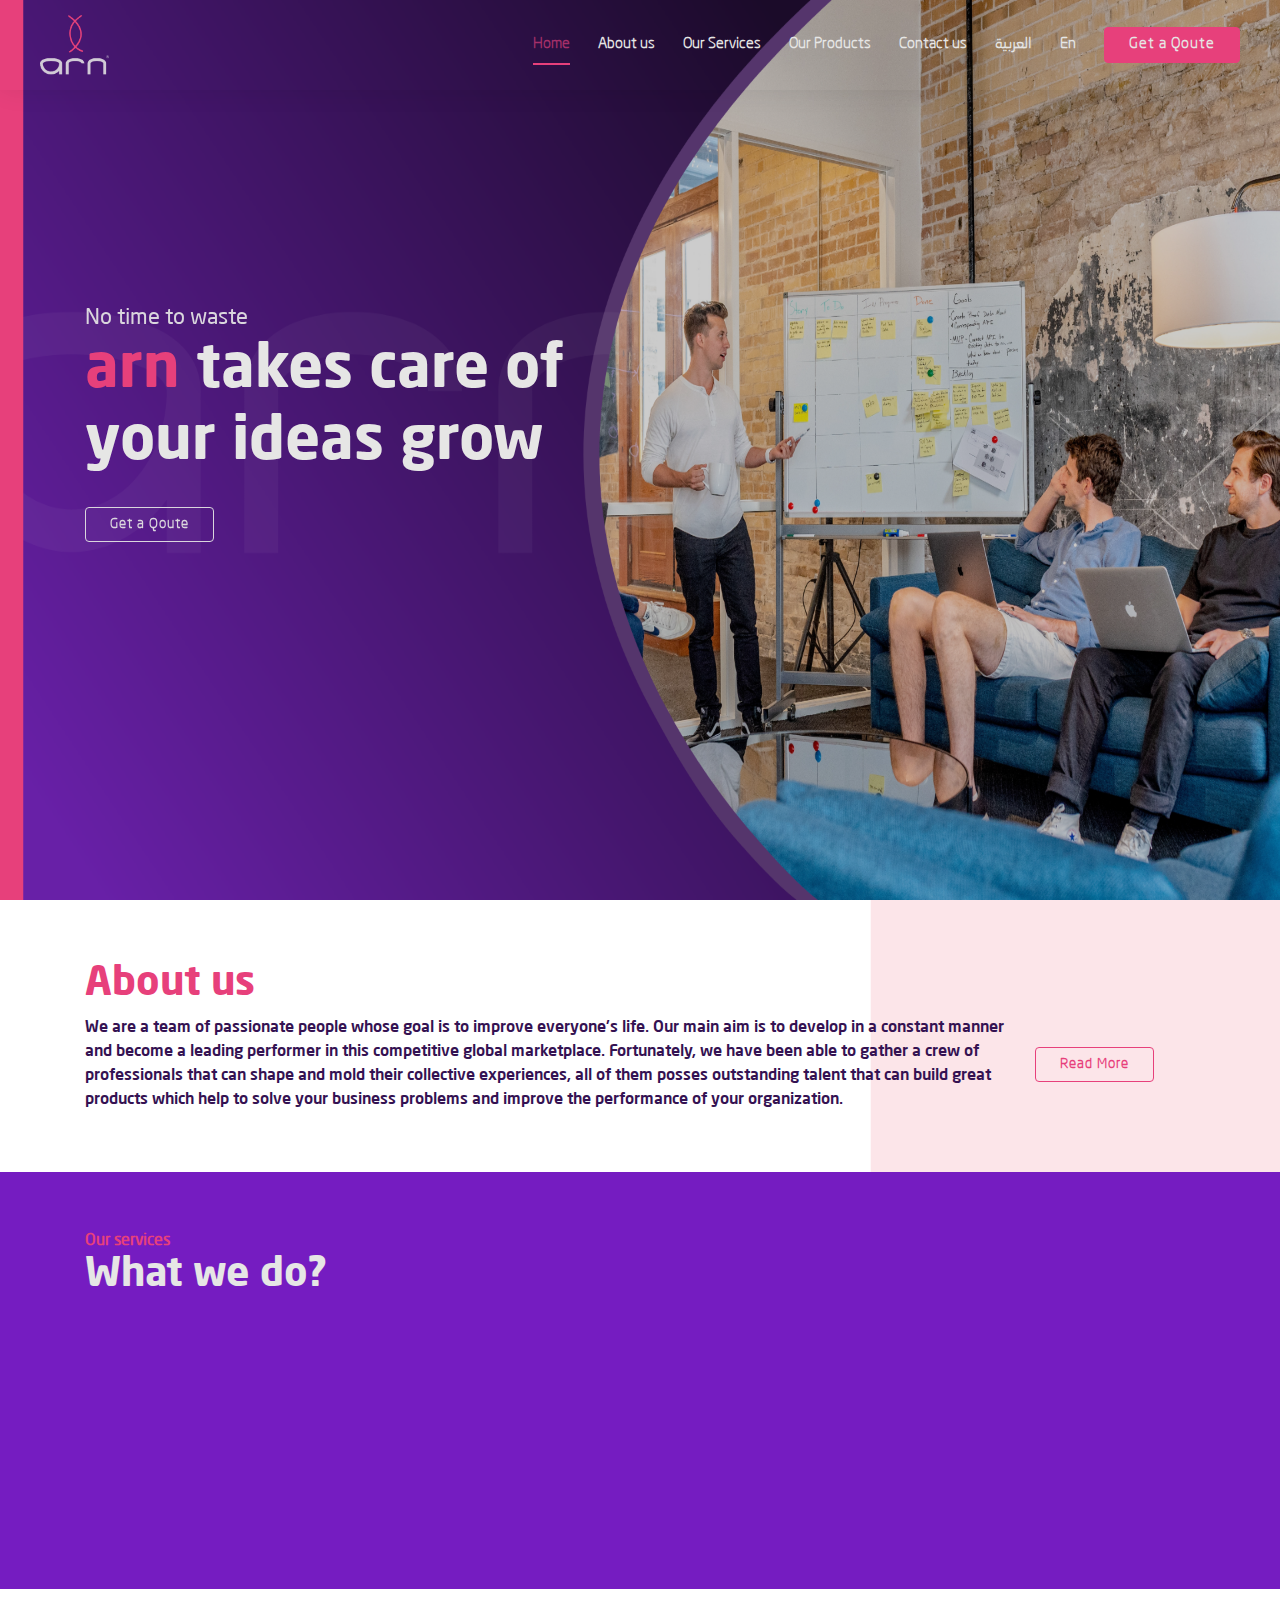
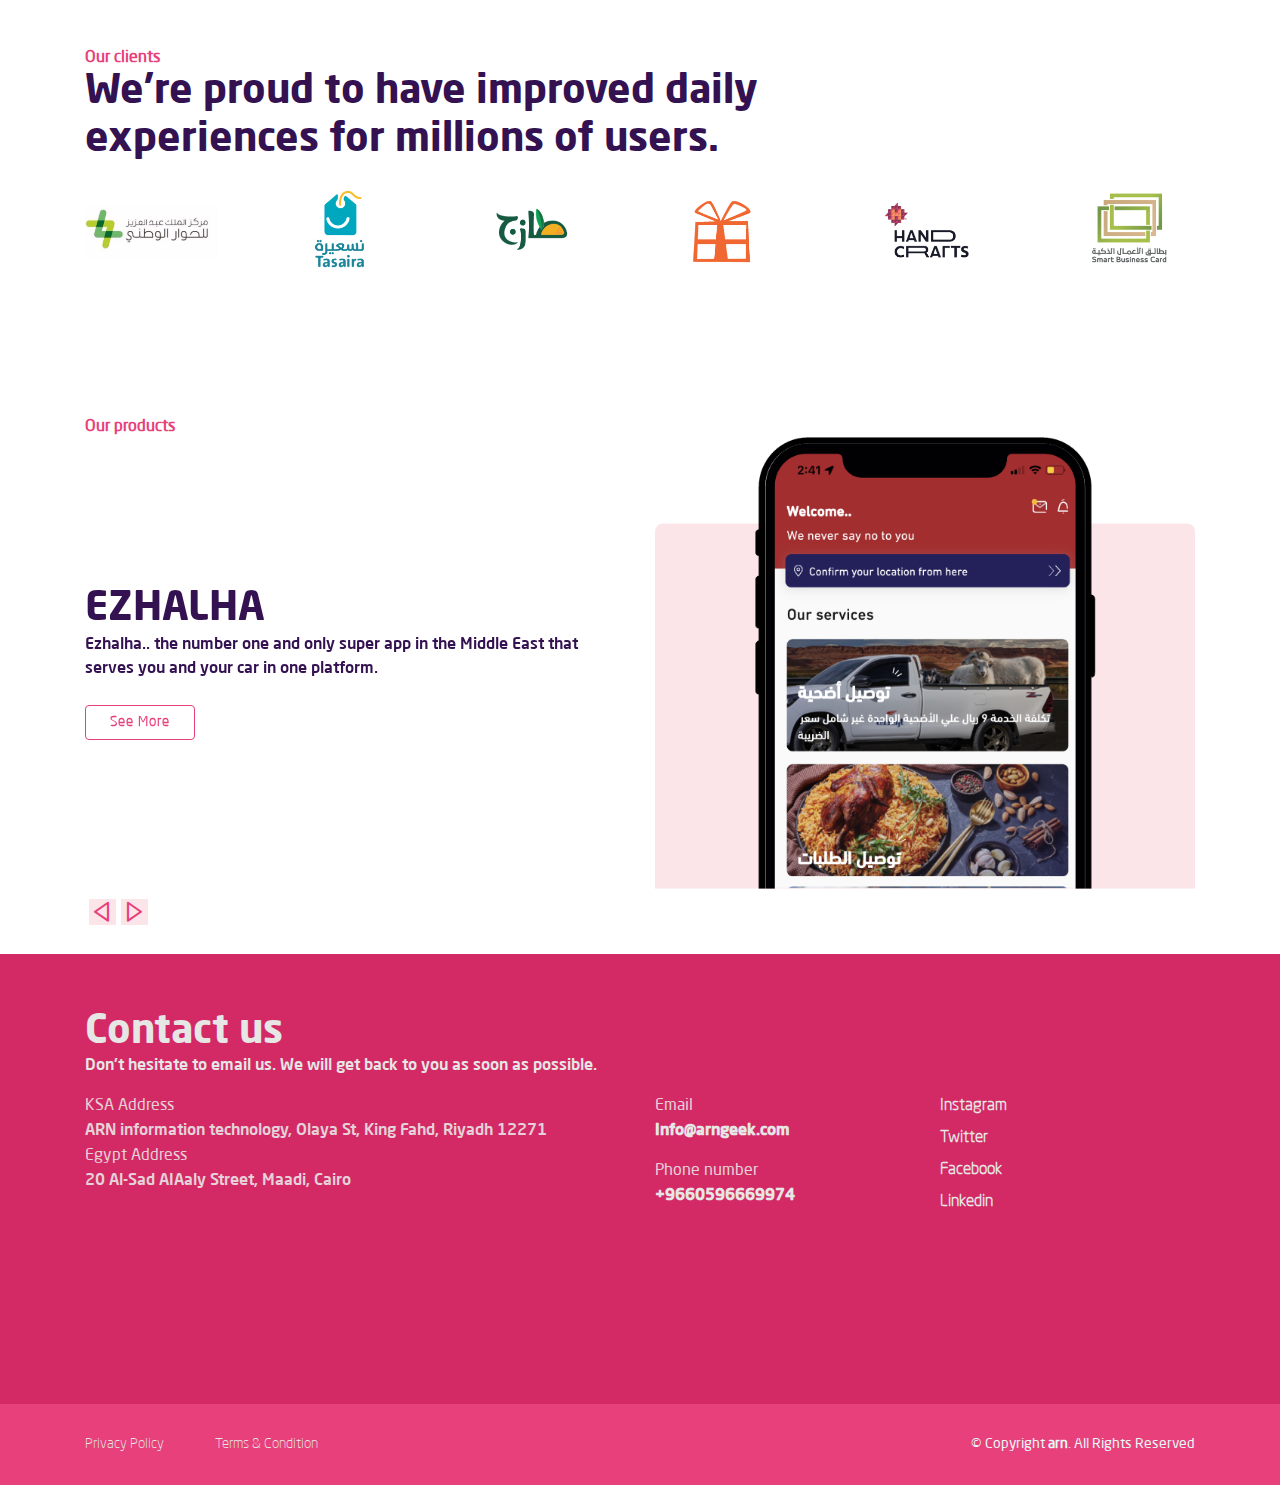
==== commit bade6de0: "translate home and about pages and handle rtl style" ====
--- a/index.html
+++ b/index.html
@@ -1,296 +1,551 @@
 <!DOCTYPE html>
 <html lang="en">
-
-<head>
-  <meta charset="utf-8" />
-  <meta content="width=device-width, initial-scale=1.0" name="viewport" />
-
-  <title>Arn</title>
-  <meta content="" name="description" />
-  <meta content="" name="keywords" />
-
-  <!-- Favicons -->
-  <!-- <link href="assets/img/favicon.png" rel="icon" /> -->
-  <link href="assets/img/home/favicon.svg" rel="icon" />
-  <link href="assets/img/apple-touch-icon.png" rel="apple-touch-icon" />
-
-  <!-- Google Fonts -->
-  <link
-    href="https://fonts.googleapis.com/css2?family=Lato:ital,wght@0,300;0,400;0,700;0,900;1,300;1,400;1,700;1,900&display=swap"
-    rel="stylesheet" />
-  <!-- Vendor CSS Files -->
-  <link href="assets/vendor/bootstrap/css/bootstrap.min.css" rel="stylesheet" />
-  <link href="assets/vendor/icofont/icofont.min.css" rel="stylesheet" />
-  <link href="assets/vendor/owl.carousel/assets/owl.carousel.min.css" rel="stylesheet" />
-  <link href="assets/vendor/boxicons/css/boxicons.min.css" rel="stylesheet" />
-  <link href="assets/vendor/venobox/venobox.css" rel="stylesheet" />
-  <link href="assets/vendor/aos/aos.css" rel="stylesheet" />
-
-  <!-- Template Main CSS File -->
-  <link href="assets/css/style.css" rel="stylesheet" />
-</head>
-
-<body>
-  <!-- ======= Hero Section ======= -->
-  <section id="hero-home" class="hero py-0">
-    <header id="header">
-      <div class="
+  <head>
+    <meta charset="utf-8" />
+    <meta content="width=device-width, initial-scale=1.0" name="viewport" />
+
+    <title>Arn</title>
+    <meta content="" name="description" />
+    <meta content="" name="keywords" />
+
+    <!-- Favicons -->
+    <!-- <link href="assets/img/favicon.png" rel="icon" /> -->
+    <link href="assets/img/home/favicon.svg" rel="icon" />
+    <link href="assets/img/apple-touch-icon.png" rel="apple-touch-icon" />
+
+    <!-- Google Fonts -->
+    <link
+      href="https://fonts.googleapis.com/css2?family=Lato:ital,wght@0,300;0,400;0,700;0,900;1,300;1,400;1,700;1,900&display=swap"
+      rel="stylesheet"
+    />
+    <!-- Vendor CSS Files -->
+    <link
+      href="assets/vendor/bootstrap/css/bootstrap.min.css"
+      rel="stylesheet"
+    />
+    <link href="assets/vendor/icofont/icofont.min.css" rel="stylesheet" />
+    <link
+      href="assets/vendor/owl.carousel/assets/owl.carousel.min.css"
+      rel="stylesheet"
+    />
+    <link href="assets/vendor/boxicons/css/boxicons.min.css" rel="stylesheet" />
+    <link href="assets/vendor/venobox/venobox.css" rel="stylesheet" />
+    <link href="assets/vendor/aos/aos.css" rel="stylesheet" />
+
+    <!-- Template Main CSS File -->
+    <link href="assets/css/style.css" rel="stylesheet" />
+  </head>
+
+  <body>
+    <!-- ======= Hero Section ======= -->
+    <section id="hero-home" class="hero py-0">
+      <header id="header">
+        <div
+          class="
             container-fluid
             d-flex
             justify-content-between
             align-items-center
-          ">
-        <a href="index.html" class="logo"><img src="assets/img/logo.png" alt="brand" class="img-fluid" /></a>
-        <nav class="nav-menu d-none d-lg-block">
-          <ul>
-            <li class="active"><a href="index.html">Home</a></li>
-            <li><a href="about.html">About us</a></li>
-            <li><a href="services.html">Our Services</a></li>
-            <li><a href="products.html">Our Products</a></li>
-            <li><a href="contact.html">Contact us</a></li>
-            <li><a href="#">العربية</a></li>
-            <li>
-              <a class="btn secondary-btn px-4" href="Qoute.html">Get a Qoute</a>
-            </li>
-          </ul>
-        </nav>
-        <!-- .nav-menu -->
-      </div>
-    </header>
-    <div class="container">
-      <div class="w-50 align-items-start d-flex flex-column hero-content" data-aos="zoom-in" data-aos-delay="100">
-        <h2>No time to waste</h2>
-        <h1 class="py-1">
-          <span class="secondary-color">arn</span> takes care of your ideas
-          grow
-        </h1>
-        <a href="Qoute.html" class="btn btn-about px-4 mt-4">Get a Qoute</a>
-      </div>
-    </div>
-  </section>
-  <!-- ======= About Section ======= -->
-  <section id="about" class="white-pink-bg">
-    <div class="content container">
-      <h1 class="secondary-color font-900">About us</h1>
-      <div class="row align-items-center">
-        <p class="mb-0 purple-color col-10">
-          We are a team of passionate people whose goal is to improve everyone's life. Our main aim is to develop in a
-          constant manner and become a leading performer in this competitive global marketplace. Fortunately, we have
-          been able to gather a crew of professionals that can shape and mold their collective experiences, all of them
-          posses outstanding talent that can build great products which help to solve your business problems and improve
-          the performance of your organization.
-        </p>
-        <div class="btn-wrapper col-2">
-          <a href="about.html" class="btn secondary-outline-btn px-4">Read More</a>
-        </div>
-      </div>
-    </div>
-  </section>
-  <!-- ======= Services Section ======= -->
-  <section id="services" class="services light-purple-bg">
-    <div class="content container">
-      <h6 class="mb-0 secondary-color font-900">Our services</h6>
-      <h1 class="font-900 mb-0">What we do?</h1>
-      <p>
-        There are many variations of passages of Lorem Ipsum available, but
-        the majority have suffered alteration.
-      </p>
-      <!-- services boxs  -->
-      <div class="row">
-        <div class="col-lg-3 col-md-6 d-flex align-items-stretch" data-aos="zoom-in" data-aos-delay="100">
-          <div class="icon-box iconbox-blue w-100 py-4">
-            <div class="icon">
-              <svg width="100" height="100" viewBox="0 0 600 600" xmlns="http://www.w3.org/2000/svg">
-                <path stroke="none" stroke-width="0" fill="#f5f5f5"
-                  d="M300,521.0016835830174C376.1290562159157,517.8887921683347,466.0731472004068,529.7835943286574,510.70327084640275,468.03025145048787C554.3714126377745,407.6079735673963,508.03601936045806,328.9844924480964,491.2728898941984,256.3432110539036C474.5976632858925,184.082847569629,479.9380746630129,96.60480741107993,416.23090153303,58.64404602377083C348.86323505073057,18.502131276798302,261.93793281208167,40.57373210992963,193.5410806939664,78.93577620505333C130.42746243093433,114.334589627462,98.30271207620316,179.96522072025542,76.75703585869454,249.04625023123273C51.97151888228291,328.5150500222984,13.704378332031375,421.85034740162234,66.52175969318436,486.19268352777647C119.04800174914682,550.1803526380478,217.28368757567262,524.383925680826,300,521.0016835830174">
-                </path>
-              </svg>
-              <i class='bx bx-code-block'></i>
-            </div>
-            <h4><a href="#">Web & Mobile Development</a></h4>
-          </div>
-        </div>
-
-        <div class="col-lg-3 col-md-6 d-flex align-items-stretch" data-aos="zoom-in" data-aos-delay="200">
-          <div class="icon-box iconbox-orange w-100 py-4">
-            <div class="icon">
-              <svg width="100" height="100" viewBox="0 0 600 600" xmlns="http://www.w3.org/2000/svg">
-                <path stroke="none" stroke-width="0" fill="#f5f5f5"
-                  d="M300,582.0697525312426C382.5290701553225,586.8405444964366,449.9789794690241,525.3245884688669,502.5850820975895,461.55621195738473C556.606425686781,396.0723002908107,615.8543463187945,314.28637112970534,586.6730223649479,234.56875336149918C558.9533121215079,158.8439757836574,454.9685369536778,164.00468322053177,381.49747125262974,130.76875717737553C312.15926192815925,99.40240125094834,248.97055460311594,18.661163978235184,179.8680185752513,50.54337015887873C110.5421016452524,82.52863877960104,119.82277516462835,180.83849132639028,109.12597500060166,256.43424936330496C100.08760227029461,320.3096726198365,92.17705696193138,384.0621239912766,124.79988738764834,439.7174275375508C164.83382741302287,508.01625554203684,220.96474134820875,577.5009287672846,300,582.0697525312426">
-                </path>
-              </svg>
-              <i class='bx bx-cog'></i>
-            </div>
-            <h4><a href="#">ERP Solution</a></h4>
-          </div>
-        </div>
-
-        <div class="col-lg-3 col-md-6 d-flex align-items-stretch" data-aos="zoom-in" data-aos-delay="300">
-          <div class="icon-box iconbox-pink w-100 py-4">
-            <div class="icon">
-              <svg width="100" height="100" viewBox="0 0 600 600" xmlns="http://www.w3.org/2000/svg">
-                <path stroke="none" stroke-width="0" fill="#f5f5f5"
-                  d="M300,541.5067337569781C382.14930387511276,545.0595476570109,479.8736841581634,548.3450877840088,526.4010558755058,480.5488172755941C571.5218469581645,414.80211281144784,517.5187510058486,332.0715597781072,496.52539010469104,255.14436215662573C477.37192572678356,184.95920475031193,473.57363656557914,105.61284051026155,413.0603344069578,65.22779650032875C343.27470386102294,18.654635553484475,251.2091493199835,5.337323636656869,175.0934190732945,40.62881213300186C97.87086631185822,76.43348514350839,51.98124368387456,156.15599469081315,36.44837278890362,239.84606092416172C21.716077023791087,319.22268207091537,43.775223500013084,401.1760424656574,96.891909868211,461.97329694683043C147.22146801428983,519.5804099606455,223.5754009179313,538.201503339737,300,541.5067337569781">
-                </path>
-              </svg>
-              <i class='bx bx-cart'></i>
-            </div>
-            <h4><a href="#">E-Commerce</a></h4>
-          </div>
-        </div>
-
-        <div class="col-lg-3 col-md-6 d-flex align-items-stretch" data-aos="zoom-in" data-aos-delay="400">
-          <div class="icon-box iconbox-yellow w-100 py-4">
-            <div class="icon">
-              <svg width="100" height="100" viewBox="0 0 600 600" xmlns="http://www.w3.org/2000/svg">
-                <path stroke="none" stroke-width="0" fill="#f5f5f5"
-                  d="M300,503.46388370962813C374.79870501325706,506.71871716319447,464.8034551963731,527.1746412648533,510.4981551193396,467.86667711651364C555.9287308511215,408.9015244558933,512.6030010748507,327.5744911775523,490.211057578863,256.5855673507754C471.097692560561,195.9906835881958,447.69079081568157,138.11976852964426,395.19560036434837,102.3242989838813C329.3053358748298,57.3949838291264,248.02791733380457,8.279543830951368,175.87071277845988,42.242879143198664C103.41431057327972,76.34704239035025,93.79494320519305,170.9812938413882,81.28167332365135,250.07896920659033C70.17666984294237,320.27484674793965,64.84698225790005,396.69656628748305,111.28512138212992,450.4950937839243C156.20124167950087,502.5303643271138,231.32542653798444,500.4755392045468,300,503.46388370962813">
-                </path>
-              </svg>
-              <i class='bx bx-line-chart'></i>
-            </div>
-            <h4><a href="#">UI & UX Design</a></h4>
-          </div>
-        </div>
-      </div>
-    </div>
-  </section>
-  <!-- ======= Clients Section ======= -->
-  <section id="clients" class="clients white-bg">
-    <div class="content container">
-      <h6 class="mb-0 secondary-color font-900">Our clients</h6>
-      <h1 class="font-900 mb-0 purple-color w-75">
-        We're proud to have improved daily experiences for millions of users.
-      </h1>
-      <div class="projects-wrapper d-flex justify-content-between">
-        <img src="./assets/img/home/project-1.png" alt="project" />
-        <img src="./assets/img/home/project-2.png" alt="project" class="mx-1" />
-        <img src="./assets/img/home/project-3.png" alt="project" class="mx-1" />
-        <img src="./assets/img/home/project-4.png" alt="project" class="mx-1" />
-        <img src="./assets/img/home/project-5.png" alt="project" class="mx-1" />
-        <img src="./assets/img/home/project-6.png" alt="project" class="mx-1" />
-      </div>
-    </div>
-  </section>
-  <!-- ======= Products Section ======= -->
-  <section id="products" class="products pb-0">
-    <div class="container">
-      <h6 class="mb-0 secondary-color font-900">Our products</h6>
-      <div class="owl-carousel products-carousel">
-        <!-- product 1   -->
-        <div class="row align-items-center">
-          <div class="content col-md-6 col-sm-12">
-            <h1 class="font-900 mb-0 purple-color w-75 text-uppercase">
-              Ezhalha
-            </h1>
-            <p class="purple-color">
-              Ezhalha.. the number one and only super app in the Middle East
-              that serves you and your car in one platform.
-            </p>
-            <ul class="purple-color">
+          "
+        >
+          <a href="index.html" class="logo"
+            ><img src="assets/img/logo.png" alt="brand" class="img-fluid"
+          /></a>
+          <nav class="nav-menu d-none d-lg-block">
+            <ul class="switch-locale">
+              <li class="active">
+                <a data-i18n="home" href="index.html">Home</a>
+              </li>
+              <li><a data-i18n="about" href="about.html">About us</a></li>
               <li>
-                Delivery services ( a variety of offers that reach faster than
-                you would imagine)
+                <a data-i18n="services" href="services.html">Our Services</a>
               </li>
-              <li>Car care and maintenance (we serve you anytime, anywhere)</li>
               <li>
-                New comprehensive and updated market (with the first online
-                auction
+                <a data-i18n="products" href="products.html">Our Products</a>
+              </li>
+              <li><a data-i18n="contact" href="contact.html">Contact us</a></li>
+              <li>
+                <a id="handleRTL" href="#" data-locale="ar" class="locale"
+                  >العربية</a
+                >
+              </li>
+              <li>
+                <a id="handleLTR" href="#" data-locale="en" class="locale"
+                  >En</a
+                >
+              </li>
+              <li>
+                <a
+                  data-i18n="qoute"
+                  class="btn secondary-btn px-4"
+                  href="Qoute.html"
+                  >Get a Qoute</a
+                >
               </li>
             </ul>
-            <a href="products.html" class="btn secondary-outline-btn px-4 mt-2">See More</a>
-          </div>
-          <div class="col-md-6 col-sm-12">
-            <img class="w-100" src="./assets/img/home/mobile.png" alt="">
-          </div>
-        </div>
-        <!-- product 2   -->
+          </nav>
+          <!-- .nav-menu -->
+        </div>
+      </header>
+      <div class="container">
+        <div
+          class="
+            w-50
+            align-items-start
+            d-flex
+            flex-column
+            hero-content
+            redirect-rtl redirect-right
+          "
+          data-aos="zoom-in"
+          data-aos-delay="100"
+        >
+          <h2 data-i18n="home-subtitle">No time to waste</h2>
+          <h1 data-i18n="home-title" class="py-1">
+            <span class="secondary-color">arn</span> takes care of your ideas
+            grow
+          </h1>
+          <a data-i18n="qoute" href="Qoute.html" class="btn btn-about px-4 mt-4"
+            >Get a Qoute</a
+          >
+        </div>
+      </div>
+    </section>
+    <!-- ======= About Section ======= -->
+    <section id="about" class="white-pink-bg">
+      <div class="content container redirect-rtl redirect-right">
+        <h1 data-i18n="about" class="secondary-color font-900">About us</h1>
         <div class="row align-items-center">
-          <div class="content col-md-6 col-sm-12">
-            <h1 class="font-900 mb-0 purple-color w-75 text-uppercase">
-              Nashri
-            </h1>
-            <p class="purple-color">
-              Your trusted Arab destination for health and beauty products | Online
-              Shopping | Free Shipping and Exchange | Payment on Delivery.
-              Nashri Saudi online shop provides the largest selection of natural and
-              synthetic wigs in the middle east and the Arab world.
-              Nashry wigs are distinguished by their high quality natural origin, sourced
-              from Brazil, stemming from the company's many years of experience in
-              manufacturing natural wigs
+          <p data-i18n="home-about" class="mb-0 purple-color col-10">
+            We are a team of passionate people whose goal is to improve
+            everyone's life. Our main aim is to develop in a constant manner and
+            become a leading performer in this competitive global marketplace.
+            Fortunately, we have been able to gather a crew of professionals
+            that can shape and mold their collective experiences, all of them
+            posses outstanding talent that can build great products which help
+            to solve your business problems and improve the performance of your
+            organization.
+          </p>
+          <div class="btn-wrapper col-2">
+            <a
+              data-i18n="read-more"
+              href="about.html"
+              class="btn secondary-outline-btn px-4"
+              >Read More</a
+            >
+          </div>
+        </div>
+      </div>
+    </section>
+    <!-- ======= Services Section ======= -->
+    <section id="services" class="services light-purple-bg">
+      <div class="content container redirect-rtl redirect-right">
+        <h6 data-i18n="services" class="mb-0 secondary-color font-900">
+          Our services
+        </h6>
+        <h1 data-i18n="what-we-do" class="font-900 mb-1">What we do?</h1>
+        <!-- services boxs  -->
+        <div class="row">
+          <div
+            class="col-lg-3 col-md-6 d-flex align-items-stretch"
+            data-aos="zoom-in"
+            data-aos-delay="100"
+          >
+            <div class="icon-box iconbox-blue w-100 py-4">
+              <div class="icon">
+                <svg
+                  width="100"
+                  height="100"
+                  viewBox="0 0 600 600"
+                  xmlns="http://www.w3.org/2000/svg"
+                >
+                  <path
+                    stroke="none"
+                    stroke-width="0"
+                    fill="#f5f5f5"
+                    d="M300,521.0016835830174C376.1290562159157,517.8887921683347,466.0731472004068,529.7835943286574,510.70327084640275,468.03025145048787C554.3714126377745,407.6079735673963,508.03601936045806,328.9844924480964,491.2728898941984,256.3432110539036C474.5976632858925,184.082847569629,479.9380746630129,96.60480741107993,416.23090153303,58.64404602377083C348.86323505073057,18.502131276798302,261.93793281208167,40.57373210992963,193.5410806939664,78.93577620505333C130.42746243093433,114.334589627462,98.30271207620316,179.96522072025542,76.75703585869454,249.04625023123273C51.97151888228291,328.5150500222984,13.704378332031375,421.85034740162234,66.52175969318436,486.19268352777647C119.04800174914682,550.1803526380478,217.28368757567262,524.383925680826,300,521.0016835830174"
+                  ></path>
+                </svg>
+                <i class="bx bx-code-block"></i>
+              </div>
+              <h4>
+                <a data-i18n="web-mobile" href="#">Web & Mobile Development</a>
+              </h4>
+            </div>
+          </div>
+
+          <div
+            class="col-lg-3 col-md-6 d-flex align-items-stretch"
+            data-aos="zoom-in"
+            data-aos-delay="200"
+          >
+            <div class="icon-box iconbox-orange w-100 py-4">
+              <div class="icon">
+                <svg
+                  width="100"
+                  height="100"
+                  viewBox="0 0 600 600"
+                  xmlns="http://www.w3.org/2000/svg"
+                >
+                  <path
+                    stroke="none"
+                    stroke-width="0"
+                    fill="#f5f5f5"
+                    d="M300,582.0697525312426C382.5290701553225,586.8405444964366,449.9789794690241,525.3245884688669,502.5850820975895,461.55621195738473C556.606425686781,396.0723002908107,615.8543463187945,314.28637112970534,586.6730223649479,234.56875336149918C558.9533121215079,158.8439757836574,454.9685369536778,164.00468322053177,381.49747125262974,130.76875717737553C312.15926192815925,99.40240125094834,248.97055460311594,18.661163978235184,179.8680185752513,50.54337015887873C110.5421016452524,82.52863877960104,119.82277516462835,180.83849132639028,109.12597500060166,256.43424936330496C100.08760227029461,320.3096726198365,92.17705696193138,384.0621239912766,124.79988738764834,439.7174275375508C164.83382741302287,508.01625554203684,220.96474134820875,577.5009287672846,300,582.0697525312426"
+                  ></path>
+                </svg>
+                <i class="bx bx-cog"></i>
+              </div>
+              <h4><a data-i18n="erp" href="#">ERP Solution</a></h4>
+            </div>
+          </div>
+
+          <div
+            class="col-lg-3 col-md-6 d-flex align-items-stretch"
+            data-aos="zoom-in"
+            data-aos-delay="300"
+          >
+            <div class="icon-box iconbox-pink w-100 py-4">
+              <div class="icon">
+                <svg
+                  width="100"
+                  height="100"
+                  viewBox="0 0 600 600"
+                  xmlns="http://www.w3.org/2000/svg"
+                >
+                  <path
+                    stroke="none"
+                    stroke-width="0"
+                    fill="#f5f5f5"
+                    d="M300,541.5067337569781C382.14930387511276,545.0595476570109,479.8736841581634,548.3450877840088,526.4010558755058,480.5488172755941C571.5218469581645,414.80211281144784,517.5187510058486,332.0715597781072,496.52539010469104,255.14436215662573C477.37192572678356,184.95920475031193,473.57363656557914,105.61284051026155,413.0603344069578,65.22779650032875C343.27470386102294,18.654635553484475,251.2091493199835,5.337323636656869,175.0934190732945,40.62881213300186C97.87086631185822,76.43348514350839,51.98124368387456,156.15599469081315,36.44837278890362,239.84606092416172C21.716077023791087,319.22268207091537,43.775223500013084,401.1760424656574,96.891909868211,461.97329694683043C147.22146801428983,519.5804099606455,223.5754009179313,538.201503339737,300,541.5067337569781"
+                  ></path>
+                </svg>
+                <i class="bx bx-cart"></i>
+              </div>
+              <h4><a data-i18n="e-commerce" href="#">E-Commerce</a></h4>
+            </div>
+          </div>
+
+          <div
+            class="col-lg-3 col-md-6 d-flex align-items-stretch"
+            data-aos="zoom-in"
+            data-aos-delay="400"
+          >
+            <div class="icon-box iconbox-yellow w-100 py-4">
+              <div class="icon">
+                <svg
+                  width="100"
+                  height="100"
+                  viewBox="0 0 600 600"
+                  xmlns="http://www.w3.org/2000/svg"
+                >
+                  <path
+                    stroke="none"
+                    stroke-width="0"
+                    fill="#f5f5f5"
+                    d="M300,503.46388370962813C374.79870501325706,506.71871716319447,464.8034551963731,527.1746412648533,510.4981551193396,467.86667711651364C555.9287308511215,408.9015244558933,512.6030010748507,327.5744911775523,490.211057578863,256.5855673507754C471.097692560561,195.9906835881958,447.69079081568157,138.11976852964426,395.19560036434837,102.3242989838813C329.3053358748298,57.3949838291264,248.02791733380457,8.279543830951368,175.87071277845988,42.242879143198664C103.41431057327972,76.34704239035025,93.79494320519305,170.9812938413882,81.28167332365135,250.07896920659033C70.17666984294237,320.27484674793965,64.84698225790005,396.69656628748305,111.28512138212992,450.4950937839243C156.20124167950087,502.5303643271138,231.32542653798444,500.4755392045468,300,503.46388370962813"
+                  ></path>
+                </svg>
+                <i class="bx bx-line-chart"></i>
+              </div>
+              <h4><a data-i18n="ui-ux" href="#">UI & UX Design</a></h4>
+            </div>
+          </div>
+        </div>
+      </div>
+    </section>
+    <!-- ======= Clients Section ======= -->
+    <section id="clients" class="clients white-bg">
+      <div class="content container redirect-rtl redirect-right">
+        <h6 data-i18n="our-clients" class="mb-0 secondary-color font-900">
+          Our clients
+        </h6>
+        <h1
+          data-i18n="clients-subtitle"
+          class="font-900 mb-0 purple-color w-75"
+        >
+          We're proud to have improved daily experiences for millions of users.
+        </h1>
+        <div class="projects-wrapper d-flex justify-content-between">
+          <img src="./assets/img/home/project-1.png" alt="project" />
+          <img
+            src="./assets/img/home/project-2.png"
+            alt="project"
+            class="mx-1"
+          />
+          <img
+            src="./assets/img/home/project-3.png"
+            alt="project"
+            class="mx-1"
+          />
+          <img
+            src="./assets/img/home/project-4.png"
+            alt="project"
+            class="mx-1"
+          />
+          <img
+            src="./assets/img/home/project-5.png"
+            alt="project"
+            class="mx-1"
+          />
+          <img
+            src="./assets/img/home/project-6.png"
+            alt="project"
+            class="mx-1"
+          />
+        </div>
+      </div>
+    </section>
+    <!-- ======= Products Section ======= -->
+    <section id="products" class="products pb-0">
+      <div class="container">
+        <h6
+          data-i18n="products"
+          class="mb-0 secondary-color font-900 redirect-right"
+        >
+          Our products
+        </h6>
+        <div class="owl-carousel products-carousel">
+          <!-- ezhalha   -->
+          <div class="row align-items-center redirect-right redirect-rtl">
+            <div class="content col-md-6 col-sm-12">
+              <h1
+                data-i18n="Ezhalha"
+                class="font-900 mb-0 purple-color w-75 text-uppercase"
+              >
+                Ezhalha
+              </h1>
+              <p data-i18n="Ezhalha-text" class="purple-color">
+                Ezhalha.. the number one and only super app in the Middle East
+                that serves you and your car in one platform.
+              </p>
+              <a
+                data-i18n="read-more"
+                href="products.html"
+                class="btn secondary-outline-btn px-4 mt-2"
+                >See More</a
+              >
+            </div>
+            <div class="col-md-6 col-sm-12">
+              <img class="w-100" src="./assets/img/home/mobile.png" alt="" />
+            </div>
+          </div>
+          <!-- nashri   -->
+          <div class="row align-items-center redirect-right redirect-rtl">
+            <div class="content col-md-6 col-sm-12">
+              <h1
+                data-i18n="nashri"
+                class="font-900 mb-0 purple-color w-75 text-uppercase"
+              >
+                Nashri
+              </h1>
+              <p data-i18n="nashri-text" class="purple-color">
+                Your trusted Arab destination for health and beauty products |
+                Online Shopping | Free Shipping and Exchange | Payment on
+                Delivery. Nashri Saudi online shop provides the largest
+                selection of natural and synthetic wigs in the middle east and
+                the Arab world. Nashry wigs are distinguished by their high
+                quality natural origin, sourced from Brazil, stemming from the
+                company's many years of experience in manufacturing natural wigs
+              </p>
+              <a
+                data-i18n="read-more"
+                href="products.html"
+                class="btn secondary-outline-btn px-4 mt-2"
+                >See More</a
+              >
+            </div>
+            <div class="col-md-6 col-sm-12">
+              <img class="w-100" src="./assets/img/home/mobile.png" alt="" />
+            </div>
+          </div>
+          <!-- dox   -->
+          <div class="row align-items-center redirect-right redirect-rtl">
+            <div class="content col-md-6 col-sm-12">
+              <h1
+                data-i18n="dox"
+                class="font-900 mb-0 purple-color w-75 text-uppercase"
+              >
+                Dox
+              </h1>
+              <p data-i18n="dox-text" class="purple-color">
+                Dox is the leading car maintenance company with the latest
+                Technological devices and equipment, we take intelligent
+                solutions to treat Shocks with precision and perfect work.
+              </p>
+              <a
+                data-i18n="read-more"
+                href="products.html"
+                class="btn secondary-outline-btn px-4 mt-2"
+                >See More</a
+              >
+            </div>
+            <div class="col-md-6 col-sm-12">
+              <img class="w-100" src="./assets/img/home/mobile.png" alt="" />
+            </div>
+          </div>
+          <!-- tamm   -->
+          <div class="row align-items-center redirect-right redirect-rtl">
+            <div class="content col-md-6 col-sm-12">
+              <h1
+                data-i18n="tamm"
+                class="font-900 mb-0 purple-color w-75 text-uppercase"
+              >
+                Tamm
+              </h1>
+              <p data-i18n="tamm-text" class="purple-color">
+                Your first, easiest and most comprehensive destination,
+                providing all the services and distinguished real estate
+                opportunities you need in one platform. A unique real estate
+                application that provides you with all real estate services
+              </p>
+              <a
+                data-i18n="read-more"
+                href="products.html"
+                class="btn secondary-outline-btn px-4 mt-2"
+                >See More</a
+              >
+            </div>
+            <div class="col-md-6 col-sm-12">
+              <img class="w-100" src="./assets/img/home/mobile.png" alt="" />
+            </div>
+          </div>
+          <!-- moather   -->
+          <div class="row align-items-center redirect-right redirect-rtl">
+            <div class="content col-md-6 col-sm-12">
+              <h1
+                data-i18n="moather"
+                class="font-900 mb-0 purple-color w-75 text-uppercase"
+              >
+                Moather
+              </h1>
+              <p data-i18n="moather-text" class="purple-color">
+                Impact and the meaning it leaves behind, a company that provides
+                various services related to influencers, and represents a link
+                between the influencers and the various parties, For the easiest
+                access, the most appropriate treatment and the best result The
+                first media platform for influencers provides the following
+                services
+              </p>
+              <a
+                data-i18n="read-more"
+                href="products.html"
+                class="btn secondary-outline-btn px-4 mt-2"
+                >See More</a
+              >
+            </div>
+            <div class="col-md-6 col-sm-12">
+              <img class="w-100" src="./assets/img/home/mobile.png" alt="" />
+            </div>
+          </div>
+          <!-- akam   -->
+          <div class="row align-items-center redirect-right redirect-rtl">
+            <div class="content col-md-6 col-sm-12">
+              <h1
+                data-i18n="akam"
+                class="font-900 mb-0 purple-color w-75 text-uppercase"
+              >
+                AKAM
+              </h1>
+              <p data-i18n="akam-text" class="purple-color">
+                Leadership in providing services in the fields of real estate,
+                contracting and engineering, with professionalism, proficiency
+                and comprehensiveness, A website that facilitates the following
+                services:
+              </p>
+              <a
+                data-i18n="read-more"
+                href="products.html"
+                class="btn secondary-outline-btn px-4 mt-2"
+                >See More</a
+              >
+            </div>
+            <div class="col-md-6 col-sm-12">
+              <img class="w-100" src="./assets/img/home/mobile.png" alt="" />
+            </div>
+          </div>
+        </div>
+      </div>
+    </section>
+    <!-- ======= Contact Section ======= -->
+    <section id="home-contact" class="contact">
+      <div class="container redirect-right redirect-rtl">
+        <p data-i18n="contact" class="section-title mb-1">Contact us</p>
+        <p data-i18n="not-hesitate">
+          Don't hesitate to email us. We will get back to you as soon as
+          possible.
+        </p>
+        <div class="row">
+          <div class="col-sm-12 col-md-6">
+            <label data-i18n="ksa-address" class="text-label"
+              >KSA Address</label
+            >
+            <p data-i18n="contact-ksa-address" class="text-label">
+              ARN information technology, Olaya St, King Fahd, Riyadh 12271
             </p>
-            <a href="products.html" class="btn secondary-outline-btn px-4 mt-2">See More</a>
-          </div>
-          <div class="col-md-6 col-sm-12">
-            <img class="w-100" src="./assets/img/home/mobile.png" alt="">
-          </div>
-        </div>
-      </div>
-    </div>
-  </section>
-  <!-- ======= Contact Section ======= -->
-  <section id="home-contact" class="contact">
-    <div class="container">
-      <p class="section-title mb-0">Contact us</p>
-      <p>
-        Don't hesitate to email us. We will get back to you as soon as
-        possible.
-      </p>
-      <div class="row">
-        <div class="col-sm-12 col-md-6">
-          <label class="text-label">KSA Address</label>
-          <p class="font-weight-bold">
-            ARN information technology, Olaya St, King Fahd, Riyadh 12271
-          </p>
-          <label class="text-label">Egypt Address</label>
-          <p class="text-label">20 Al-Sad AIAaly Street, Maadi, Cairo</p>
-        </div>
-        <div class="col-3">
-          <label class="text-label">Email</label>
-          <p class="font-weight-bold">Info@arngeek.com</p>
-          <label class="text-label">Phone number</label>
-          <p class="font-weight-bold">+9660596669974</p>
-        </div>
-        <div class="col-3">
-          <a class="font-weight-bold d-block mb-2" href="#">Instagram</a>
-          <a class="font-weight-bold d-block mb-2" href="#">Twitter</a>
-          <a class="font-weight-bold d-block mb-2" href="#">Facebook</a>
-          <a class="font-weight-bold d-block mb-2" href="#">Linkedin</a>
-        </div>
-      </div>
-    </div>
-  </section>
-  <!-- ======= Footer ======= -->
-  <footer id="footer">
-    <div class="container d-flex justify-content-between">
-      <div class="links">
-        <a href="#">Privacy Policy</a>
-        <a href="#" class="mx-5">Terms & Condition</a>
-      </div>
-      <div class="copyright">
-        &copy; Copyright <strong><span>arn</span></strong>. All Rights Reserved
-      </div>
-    </div>
-  </footer>
-  <!-- End  Footer -->
-
-  <div id="preloader"></div>
-  <a href="#" class="back-to-top"><i class="bx bx-up-arrow-alt"></i></a>
-
-  <!-- Vendor JS Files -->
-  <script src="assets/vendor/jquery/jquery.min.js"></script>
-  <script src="assets/vendor/bootstrap/js/bootstrap.bundle.min.js"></script>
-  <script src="assets/vendor/jquery.easing/jquery.easing.min.js"></script>
-  <script src="assets/vendor/php-email-form/validate.js"></script>
-  <script src="assets/vendor/waypoints/jquery.waypoints.min.js"></script>
-  <script src="assets/vendor/counterup/counterup.min.js"></script>
-  <script src="assets/vendor/owl.carousel/owl.carousel.min.js"></script>
-  <script src="assets/vendor/isotope-layout/isotope.pkgd.min.js"></script>
-  <script src="assets/vendor/venobox/venobox.min.js"></script>
-  <script src="assets/vendor/aos/aos.js"></script>
-
-  <!-- Template Main JS File -->
-  <script src="assets/js/main.js"></script>
-</body>
-
-</html>+            <label data-i18n="egyptian-adddress" class="text-label"
+              >Egypt Address</label
+            >
+            <p data-i18n="contact-egy-address" class="text-label">
+              20 Al-Sad AIAaly Street, Maadi, Cairo
+            </p>
+          </div>
+          <div class="col-3">
+            <label data-i18n="email" class="text-label">Email</label>
+            <p class="font-weight-bold">Info@arngeek.com</p>
+            <label data-i18n="phone" class="text-label">Phone number</label>
+            <p class="font-weight-bold">+9660596669974</p>
+          </div>
+          <div class="col-3">
+            <a class="font-weight-bold d-block mb-2" href="#">Instagram</a>
+            <a class="font-weight-bold d-block mb-2" href="#">Twitter</a>
+            <a class="font-weight-bold d-block mb-2" href="#">Facebook</a>
+            <a class="font-weight-bold d-block mb-2" href="#">Linkedin</a>
+          </div>
+        </div>
+      </div>
+    </section>
+    <!-- ======= Footer ======= -->
+    <footer id="footer">
+      <div class="container d-flex justify-content-between">
+        <div class="links">
+          <a data-i18n="privacy-policy" href="#">Privacy Policy</a>
+          <a data-i18n="terms-condition" href="#" class="mx-5"
+            >Terms & Condition</a
+          >
+        </div>
+        <div data-i18n="copy-right" class="copyright">
+          &copy; Copyright <strong><span>arn</span></strong
+          >. All Rights Reserved
+        </div>
+      </div>
+    </footer>
+    <!-- End  Footer -->
+
+    <div id="preloader"></div>
+    <a href="#" class="back-to-top"><i class="bx bx-up-arrow-alt"></i></a>
+
+    <!-- Vendor JS Files -->
+    <script src="assets/vendor/jquery/jquery.min.js"></script>
+    <script src="assets/vendor/bootstrap/js/bootstrap.bundle.min.js"></script>
+    <script src="assets/vendor/jquery.easing/jquery.easing.min.js"></script>
+    <script src="assets/vendor/php-email-form/validate.js"></script>
+    <script src="assets/vendor/waypoints/jquery.waypoints.min.js"></script>
+    <script src="assets/vendor/counterup/counterup.min.js"></script>
+    <script src="assets/vendor/owl.carousel/owl.carousel.min.js"></script>
+    <script src="assets/vendor/isotope-layout/isotope.pkgd.min.js"></script>
+    <script src="assets/vendor/venobox/venobox.min.js"></script>
+    <script src="assets/vendor/aos/aos.js"></script>
+    <!-- jquery i18  -->
+    <script src="i18n/CLDRPluralRuleParser.js"></script>
+    <script src="i18n/jquery.i18n.js"></script>
+    <script src="i18n/jquery.i18n.messagestore.js"></script>
+    <script src="i18n/jquery.i18n.fallbacks.js"></script>
+    <script src="i18n/jquery.i18n.language.js"></script>
+    <script src="i18n/jquery.i18n.parser.js"></script>
+    <script src="i18n/jquery.i18n.emitter.js"></script>
+    <script src="i18n/jquery.i18n.emitter.bidi.js"></script>
+    <!-- Template Main JS File -->
+    <script src="assets/js/main.js"></script>
+  </body>
+</html>
--- a/assets/css/style.css
+++ b/assets/css/style.css
@@ -735,7 +735,7 @@
   background-size: cover;
 }
 
-#hero-about h2 {
+#hero-about h1 {
   margin-top: 160px;
 }
 
